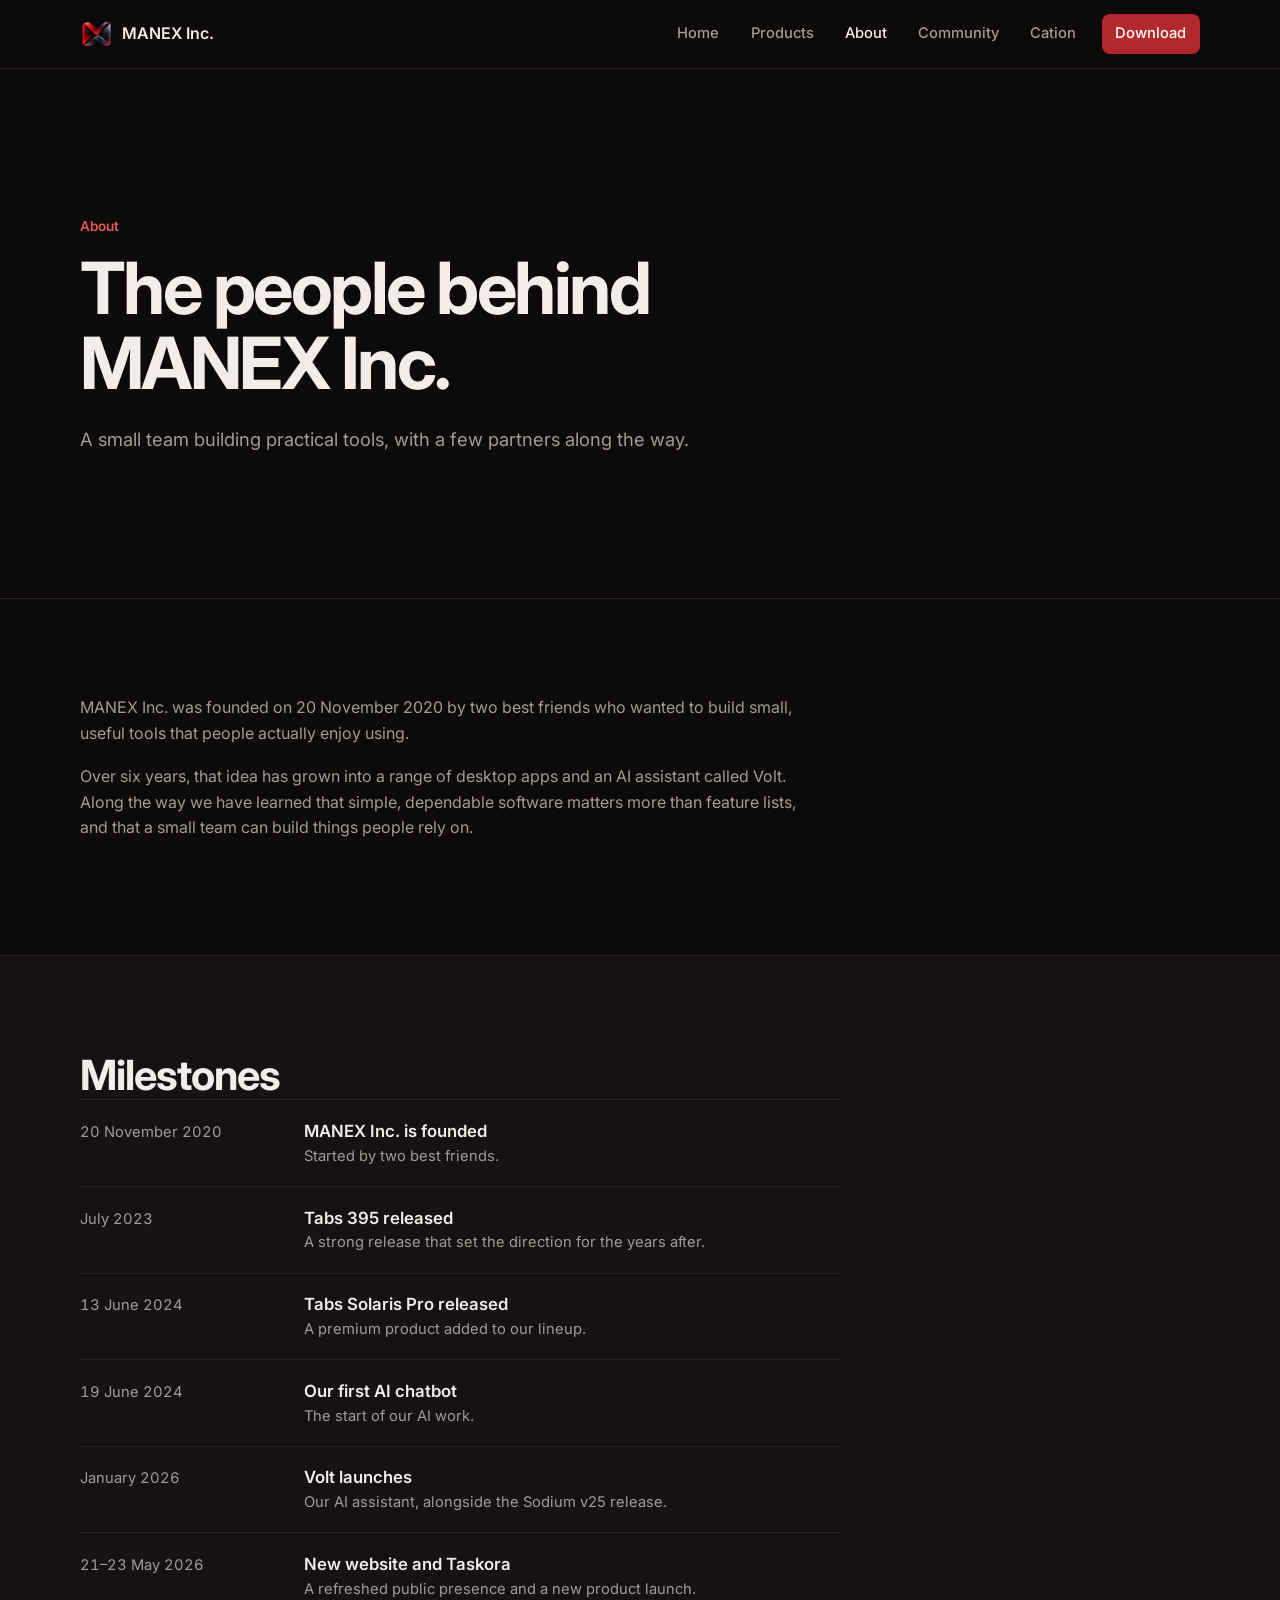
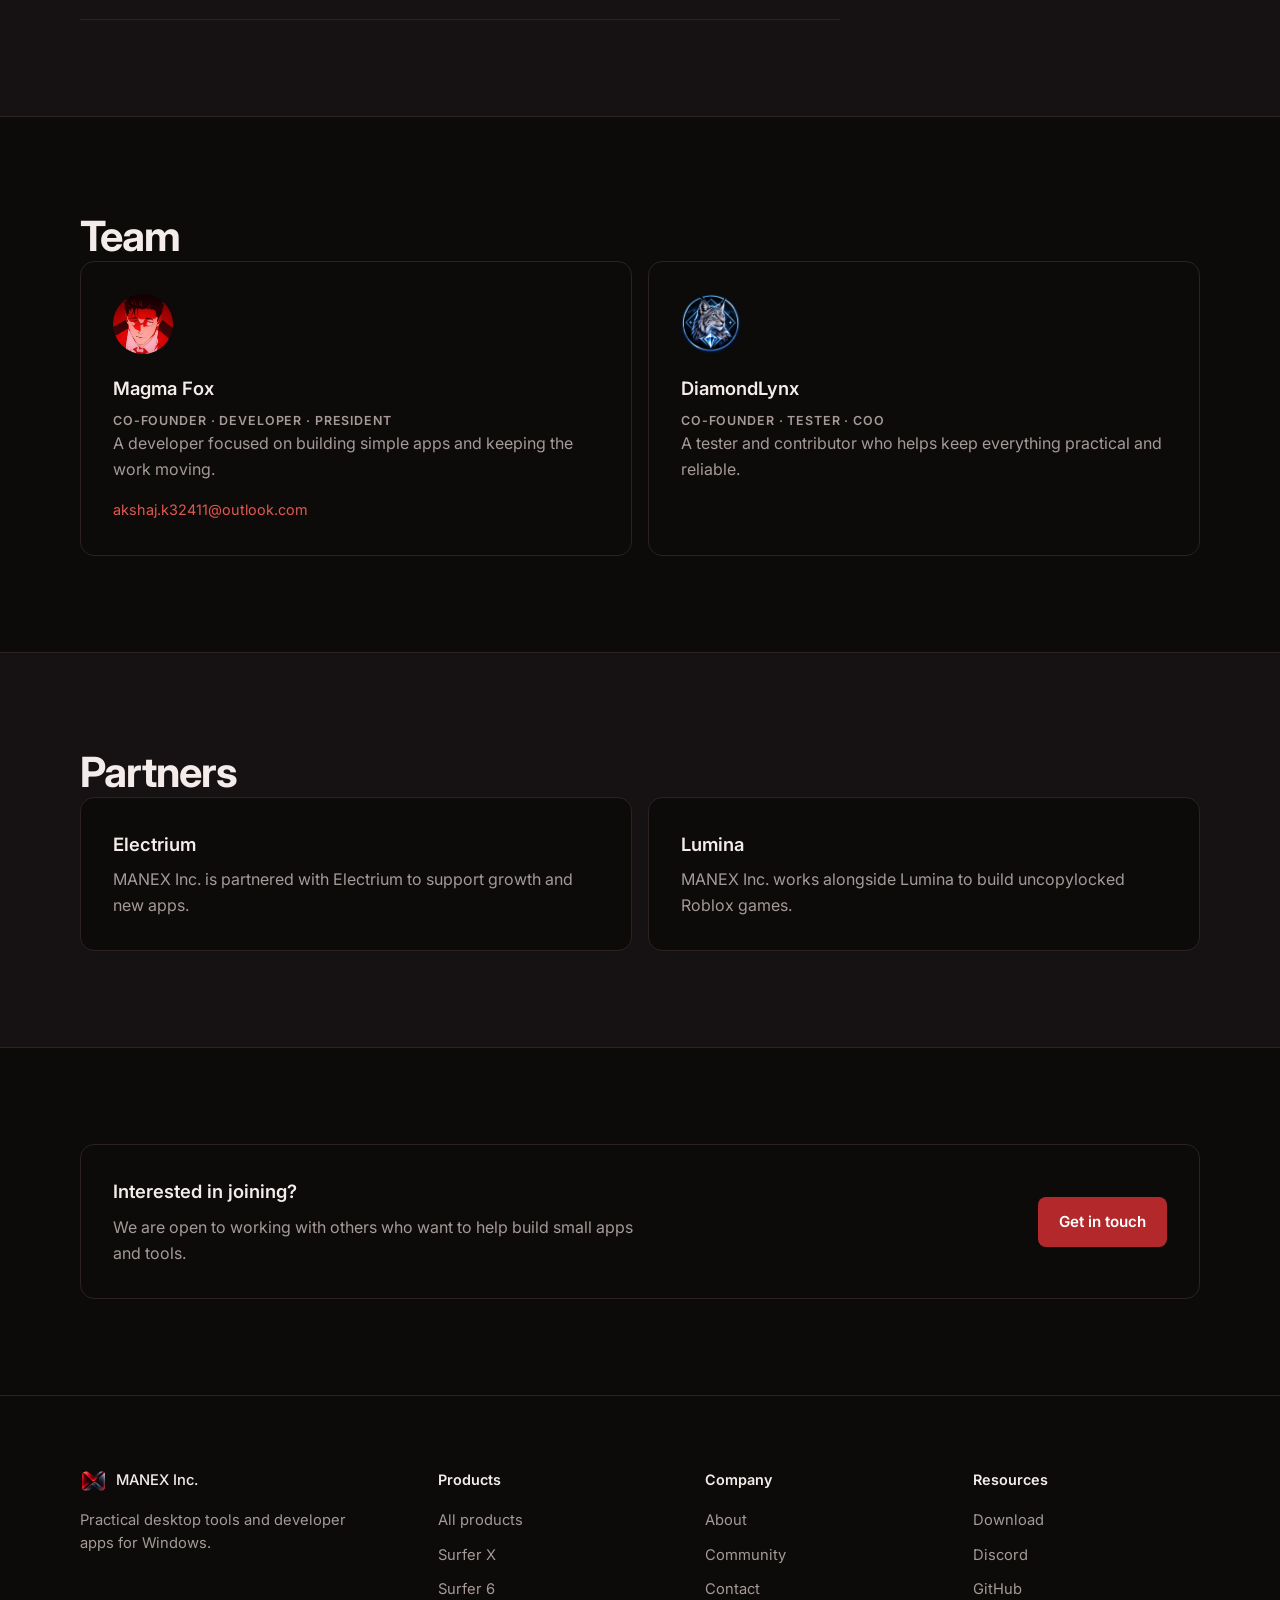
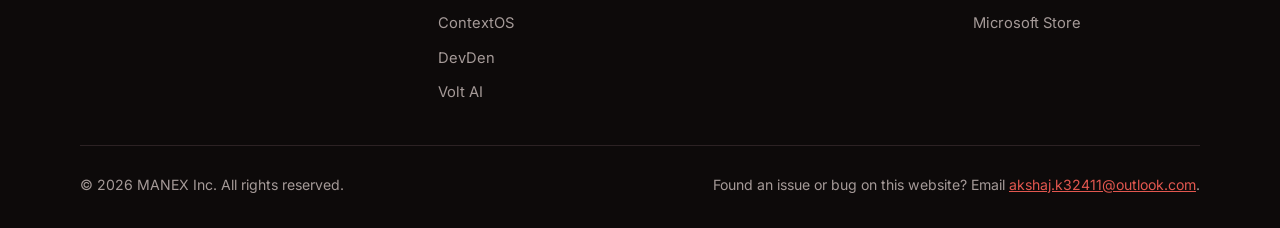
==== about.html @ bb46ba0b "Refactor about.html for design and accessibility improvements Updated theme color and added CSS styl" ====
<!DOCTYPE html>
<html lang="en">
<head>
    <meta name="google-site-verification" content="mHJNDv8RBPXiSzrul7kGbyPWmKvSy2_yMdU9v67b-m4" />
    <meta charset="UTF-8">
    <meta name="viewport" content="width=device-width, initial-scale=1.0">
    <title>About | MANEX Inc.</title>
    <meta name="description" content="Learn about MANEX Inc., founded in 2020 by two friends, and the team building practical tools for Windows." />
    <meta name="theme-color" content="#0d0a0a" />
    <meta property="og:title" content="About | MANEX Inc." />
    <meta property="og:description" content="Learn about MANEX Inc., founded in 2020 by two friends, and the team building practical tools for Windows." />
    <meta property="og:type" content="website" />
    <meta property="og:url" content="https://manextech.s.gy/about.html" />
    <link rel="canonical" href="https://manextech.s.gy/about.html" />
    <link rel="icon" href="assets/logo.png" type="image/png">
    <link rel="shortcut icon" href="assets/logo.png" type="image/png">
    <link rel="apple-touch-icon" href="assets/logo.png">
    <link rel="preconnect" href="https://fonts.googleapis.com">
    <link rel="preconnect" href="https://fonts.gstatic.com" crossorigin>
    <link href="https://fonts.googleapis.com/css2?family=Inter:wght@400;500;600;700&display=swap" rel="stylesheet"/>
    <script type="application/ld+json">
{
  "@context": "https://schema.org",
  "@graph": [
    {
      "@type": "Organization",
      "@id": "https://manextech.s.gy/#organization",
      "name": "MANEX Inc.",
      "url": "https://manextech.s.gy/",
      "logo": "https://manextech.s.gy/assets/logo.png",
      "foundingDate": "2020-11-20",
      "sameAs": [
        "https://github.com/MANEX-Inc",
        "https://discord.gg/GRSvEkccnQ"
      ]
    },
    {
      "@type": "AboutPage",
      "@id": "https://manextech.s.gy/about.html",
      "name": "About MANEX Inc.",
      "about": {
        "@id": "https://manextech.s.gy/#organization"
      }
    }
  ]
}
    </script>
    <style>
        :root {
            color-scheme: dark;
            --bg: #0d0a0a;
            --surface: #161112;
            --surface-2: #1f1718;
            --border: #2c2224;
            --text: #f3ecea;
            --muted: #a59a98;
            --accent: #b3282a;
            --accent-hover: #9a1f22;
            --accent-soft: #e2574f;
            --font: "Inter", "Segoe UI", system-ui, -apple-system, sans-serif;
        }

        *, *::before, *::after { box-sizing: border-box; }
        html { scroll-behavior: smooth; }

        body {
            margin: 0;
            font-family: var(--font);
            font-size: 1rem;
            line-height: 1.6;
            color: var(--text);
            background: var(--bg);
            -webkit-font-smoothing: antialiased;
        }

        img { display: block; max-width: 100%; }
        a { color: inherit; }

        :focus-visible {
            outline: 2px solid var(--accent-soft);
            outline-offset: 3px;
            border-radius: 4px;
        }

        .wrap {
            width: min(1120px, 100% - 3rem);
            margin-inline: auto;
        }

        /* Navigation */
        .topbar {
            position: sticky;
            top: 0;
            z-index: 50;
            background: rgba(13, 10, 10, 0.85);
            backdrop-filter: blur(12px);
            border-bottom: 1px solid var(--border);
        }
        .topbar .wrap {
            display: flex;
            align-items: center;
            justify-content: space-between;
            height: 68px;
            gap: 1.5rem;
        }
        .nav-logo {
            display: inline-flex;
            align-items: center;
            gap: 0.6rem;
            text-decoration: none;
            font-weight: 600;
            font-size: 1rem;
        }
        .nav-logo img { width: 32px; height: 32px; border-radius: 8px; }
        .nav-links {
            display: flex;
            align-items: center;
            gap: 0.25rem;
            list-style: none;
            margin: 0;
            padding: 0;
        }
        .nav-item {
            display: inline-block;
            padding: 0.5rem 0.85rem;
            border-radius: 8px;
            text-decoration: none;
            font-size: 0.92rem;
            font-weight: 500;
            color: var(--muted);
            transition: color 0.2s, background 0.2s;
        }
        .nav-item:hover { color: var(--text); background: var(--surface); }
        .nav-item.active { color: var(--text); }
        .nav-cta {
            background: var(--accent);
            color: #fff !important;
            margin-left: 0.5rem;
        }
        .nav-cta:hover { background: var(--accent-hover); }

        /* Buttons */
        .btn {
            display: inline-flex;
            align-items: center;
            justify-content: center;
            padding: 0.75rem 1.25rem;
            border-radius: 8px;
            font: inherit;
            font-size: 0.95rem;
            font-weight: 600;
            text-decoration: none;
            border: 1px solid transparent;
            transition: background 0.2s, border-color 0.2s, color 0.2s;
        }
        .btn-primary { background: var(--accent); color: #fff; }
        .btn-primary:hover { background: var(--accent-hover); }
        .btn-outline { border-color: var(--border); color: var(--text); background: transparent; }
        .btn-outline:hover { border-color: var(--muted); background: var(--surface); }
        .btn-light { background: #fff; color: #2a0d0d; }
        .btn-light:hover { background: #f1e7e4; }

        /* Hero */
        .hero {
            padding: clamp(5rem, 12vw, 9rem) 0 clamp(4rem, 9vw, 6.5rem);
            border-bottom: 1px solid var(--border);
        }
        .hero-brand {
            display: inline-flex;
            align-items: center;
            gap: 0.6rem;
            color: var(--muted);
            font-size: 0.92rem;
            font-weight: 500;
            margin-bottom: 1.75rem;
        }
        .hero-brand img { width: 26px; height: 26px; border-radius: 6px; }
        .hero h1 {
            font-size: clamp(2.5rem, 6vw, 4.5rem);
            font-weight: 700;
            line-height: 1.05;
            letter-spacing: -0.035em;
            margin: 0 0 1.5rem;
            max-width: 15ch;
        }
        .hero p.lede {
            font-size: 1.15rem;
            color: var(--muted);
            max-width: 52ch;
            margin: 0 0 2.5rem;
        }
        .hero-btns { display: flex; flex-wrap: wrap; gap: 0.75rem; }

        /* Sections */
        .section { padding: clamp(4rem, 8vw, 6rem) 0; }
        .section.alt {
            background: var(--surface);
            border-block: 1px solid var(--border);
        }
        .section-head {
            display: grid;
            grid-template-columns: 1fr 1fr;
            gap: 2rem;
            align-items: end;
            margin-bottom: clamp(2.5rem, 5vw, 3.5rem);
        }
        .section h2 {
            font-size: clamp(1.9rem, 3.6vw, 2.6rem);
            font-weight: 700;
            line-height: 1.15;
            letter-spacing: -0.025em;
            margin: 0;
            max-width: 20ch;
        }
        .section-head p {
            color: var(--muted);
            margin: 0;
            max-width: 42ch;
            justify-self: end;
        }

        /* Anniversary */
        .anniv { padding: clamp(3rem, 6vw, 4.5rem) 0; }
        .anniv-panel {
            display: grid;
            grid-template-columns: auto 1fr;
            gap: clamp(2rem, 5vw, 3.5rem);
            align-items: center;
            padding: clamp(2rem, 4.5vw, 3rem);
            border-radius: 16px;
            background: linear-gradient(120deg, #3a0f10 0%, var(--surface) 70%);
            border: 1px solid var(--border);
        }
        .anniv-num {
            font-size: clamp(5rem, 11vw, 8rem);
            font-weight: 700;
            line-height: 0.85;
            letter-spacing: -0.05em;
            color: #fff;
        }
        .anniv h2 {
            font-size: clamp(1.5rem, 2.8vw, 2rem);
            font-weight: 700;
            letter-spacing: -0.02em;
            line-height: 1.2;
            margin: 0 0 0.75rem;
        }
        .anniv p { margin: 0 0 1.5rem; max-width: 52ch; color: var(--muted); }

        /* Principles */
        .principles {
            display: grid;
            grid-template-columns: repeat(2, 1fr);
            gap: 1px;
            background: var(--border);
            border: 1px solid var(--border);
            border-radius: 14px;
            overflow: hidden;
        }
        .principle {
            background: var(--bg);
            padding: 2rem 2.25rem;
        }
        .principle h3 {
            font-size: 1.1rem;
            font-weight: 600;
            margin: 0 0 0.45rem;
        }
        .principle p { margin: 0; color: var(--muted); }

        /* App cards */
        .apps {
            display: grid;
            grid-template-columns: repeat(auto-fit, minmax(230px, 1fr));
            gap: 1rem;
        }
        .app {
            display: flex;
            flex-direction: column;
            gap: 0.4rem;
            padding: 1.5rem;
            background: var(--bg);
            border: 1px solid var(--border);
            border-radius: 12px;
            text-decoration: none;
            transition: border-color 0.2s, background 0.2s;
        }
        .app:hover { border-color: var(--accent); background: var(--surface-2); }
        .app-name { font-size: 1.15rem; font-weight: 600; }
        .app-desc { color: var(--muted); font-size: 0.92rem; }
        .app-store {
            margin-top: auto;
            padding-top: 1rem;
            font-size: 0.88rem;
            font-weight: 500;
            color: var(--accent-soft);
        }

        /* Timeline */
        .timeline {
            list-style: none;
            margin: 0;
            padding: 0;
            max-width: 720px;
            border-top: 1px solid var(--border);
        }
        .timeline li {
            display: grid;
            grid-template-columns: 200px 1fr;
            gap: 1.5rem;
            align-items: baseline;
            padding: 1.1rem 0;
            border-bottom: 1px solid var(--border);
        }
        .timeline .when {
            color: var(--muted);
            font-size: 0.92rem;
            font-variant-numeric: tabular-nums;
        }
        .timeline .what { font-size: 1.05rem; font-weight: 600; }

        /* Volt */
        .volt {
            display: grid;
            grid-template-columns: 1fr auto;
            gap: 2rem;
            align-items: center;
        }
        .volt h2 { margin-bottom: 0.75rem; }
        .volt-lead { color: var(--muted); margin: 0 0 1.5rem; max-width: 48ch; }
        .chips { display: flex; flex-wrap: wrap; gap: 0.5rem; }
        .chip {
            padding: 0.35rem 0.8rem;
            border: 1px solid var(--border);
            border-radius: 999px;
            font-size: 0.85rem;
            color: var(--muted);
        }

        /* Footer */
        footer {
            border-top: 1px solid var(--border);
            padding: clamp(3rem, 6vw, 4.5rem) 0 2rem;
            background: var(--bg);
        }
        .footer-top {
            display: grid;
            grid-template-columns: 1.4fr repeat(3, 1fr);
            gap: 2.5rem;
            padding-bottom: 2.5rem;
            border-bottom: 1px solid var(--border);
        }
        .footer-brand .hero-brand { color: var(--text); margin-bottom: 0.9rem; }
        .footer-brand p { margin: 0; max-width: 32ch; color: var(--muted); font-size: 0.92rem; }
        .footer-col h4 {
            font-size: 0.9rem;
            color: var(--text);
            margin: 0 0 1rem;
            font-weight: 600;
        }
        .footer-col ul { list-style: none; padding: 0; margin: 0; display: grid; gap: 0.55rem; }
        .footer-col a { text-decoration: none; color: var(--muted); font-size: 0.92rem; transition: color 0.2s; }
        .footer-col a:hover { color: var(--text); }
        .footer-bottom {
            display: flex;
            flex-wrap: wrap;
            justify-content: space-between;
            gap: 0.8rem;
            padding-top: 1.75rem;
            font-size: 0.88rem;
            color: var(--muted);
        }
        .footer-bottom p { margin: 0; }
        .footer-bottom a { color: var(--accent-soft); }

        /* Responsive */
        @media (max-width: 960px) {
            .section-head, .volt { grid-template-columns: 1fr; }
            .section-head p { justify-self: start; }
            .anniv-panel { grid-template-columns: 1fr; }
            .footer-top { grid-template-columns: 1fr 1fr; }
        }

        @media (max-width: 720px) {
            .topbar .wrap { height: auto; padding: 0.75rem 0; flex-wrap: wrap; }
            .nav-links { flex-wrap: wrap; justify-content: flex-end; gap: 0.1rem; }
            .nav-item { padding: 0.45rem 0.6rem; font-size: 0.85rem; }
            .nav-cta { margin-left: 0; }
            .principles { grid-template-columns: 1fr; }
            .timeline li { grid-template-columns: 1fr; gap: 0.25rem; }
            .footer-top { grid-template-columns: 1fr; }
        }

        @media (prefers-reduced-motion: reduce) {
            *, *::before, *::after {
                transition: none !important;
                scroll-behavior: auto !important;
            }
        }
    
        /* Shared page parts */
        .eyebrow { display: inline-block; color: var(--accent-soft); font-size: 0.85rem; font-weight: 600; margin-bottom: 0.75rem; }
        .hero h1 { font-size: clamp(2.5rem, 6vw, 4.5rem); }
        .sec-title { font-size: clamp(1.9rem, 3.6vw, 2.6rem); font-weight: 700; line-height: 1.15; letter-spacing: -0.025em; margin: 0 0 1.5rem; }
        .story { max-width: 720px; }
        .story p { color: var(--muted); margin: 0 0 1.1rem; }
        .subhead { font-size: 1.5rem; font-weight: 700; margin: 0 0 1.5rem; }
        .grid2 { display: grid; grid-template-columns: repeat(2, 1fr); gap: 1rem; }
        .card { background: var(--bg); border: 1px solid var(--border); border-radius: 14px; padding: 2rem; }
        .card h3 { font-size: 1.15rem; font-weight: 600; margin: 0 0 0.5rem; }
        .card p { margin: 0; color: var(--muted); }
        .card-wide { display: flex; align-items: center; justify-content: space-between; flex-wrap: wrap; gap: 2rem; }
        .card-wide p { max-width: 52ch; }
        .avatar { width: 60px; height: 60px; border-radius: 50%; object-fit: cover; margin-bottom: 1.25rem; }
        .team-role { color: var(--accent-soft); font-size: 0.78rem; font-weight: 600; text-transform: uppercase; letter-spacing: 0.07em; margin: 0 0 0.75rem; }
        .team-email { display: inline-block; margin-top: 1rem; color: var(--accent-soft); font-size: 0.9rem; text-decoration: none; }
        .team-email:hover { text-decoration: underline; }
        .milestones { list-style: none; margin: 0; padding: 0; max-width: 760px; border-top: 1px solid var(--border); }
        .milestones li { display: grid; grid-template-columns: 200px 1fr; gap: 1.5rem; align-items: baseline; padding: 1.1rem 0; border-bottom: 1px solid var(--border); }
        .milestones .when { color: var(--muted); font-size: 0.92rem; font-variant-numeric: tabular-nums; }
        .milestones .what { font-size: 1.05rem; font-weight: 600; }
        .milestones .note { display: block; font-size: 0.92rem; font-weight: 400; color: var(--muted); }
        .btn-row { display: flex; flex-wrap: wrap; gap: 0.75rem; margin-top: 1.5rem; }
        .btn-row .btn { min-width: 200px; }
        .download-card { max-width: 640px; }
        .steps { display: grid; grid-template-columns: repeat(3, 1fr); gap: 1px; background: var(--border); border: 1px solid var(--border); border-radius: 14px; overflow: hidden; }
        .step { background: var(--bg); padding: 2rem 2.25rem; }
        .step-num { display: inline-flex; align-items: center; justify-content: center; width: 2rem; height: 2rem; border-radius: 999px; background: var(--accent); color: #fff; font-weight: 600; font-size: 0.9rem; margin-bottom: 1rem; }
        .step h3 { font-size: 1.1rem; font-weight: 600; margin: 0 0 0.45rem; }
        .step p { margin: 0; color: var(--muted); }
        .faq { max-width: 820px; display: grid; gap: 0.75rem; }
        .faq details { background: var(--surface); border: 1px solid var(--border); border-radius: 12px; padding: 1.1rem 1.4rem; }
        .faq summary { cursor: pointer; font-weight: 600; list-style: none; display: flex; justify-content: space-between; align-items: center; gap: 1rem; }
        .faq summary::-webkit-details-marker { display: none; }
        .faq summary::after { content: "+"; color: var(--accent-soft); font-size: 1.3rem; line-height: 1; }
        .faq details[open] summary::after { content: "–"; }
        .faq details p { margin: 0.75rem 0 0; color: var(--muted); }
        .discord-embed { position: relative; width: 350px; max-width: 94vw; margin: 0 auto; }
        .discord-embed iframe { width: 100%; height: 500px; border: 1px solid var(--border); border-radius: 14px; }
        .discord-fallback { position: absolute; inset: 0; display: none; align-items: center; justify-content: center; background: var(--surface); border-radius: 14px; text-align: center; padding: 1rem; }
        .discord-fallback p { margin: 0 0 0.75rem; color: var(--muted); }
        @media (max-width: 960px) { .steps { grid-template-columns: 1fr; } }
        @media (max-width: 720px) {
            .grid2 { grid-template-columns: 1fr; }
            .milestones li { grid-template-columns: 1fr; gap: 0.25rem; }
        }
    </style>
</head>
<body>
    <header>
        <nav class="topbar">
            <div class="wrap">
                <a class="nav-logo" href="index.html">
                    <img src="assets/logo.png" alt="MANEX Inc. logo" />
                    <span>MANEX Inc.</span>
                </a>
                <ul class="nav-links">
                    <li><a class="nav-item" href="index.html">Home</a></li>
                    <li><a class="nav-item" href="products.html">Products</a></li>
                    <li><a class="nav-item active" href="about.html" aria-current="page">About</a></li>
                    <li><a class="nav-item" href="community.html">Community</a></li>
                    <li><a class="nav-item" href="cation.html">Cation</a></li>
                    <li><a class="nav-item nav-cta" href="download.html">Download</a></li>
                </ul>
            </div>
        </nav>
    </header>

    <main>
        <section class="hero">
            <div class="wrap">
                <span class="eyebrow">About</span>
                <h1>The people behind MANEX Inc.</h1>
                <p class="lede">A small team building practical tools, with a few partners along the way.</p>
            </div>
        </section>

        <section class="section">
            <div class="wrap">
                <div class="story">
                    <p>MANEX Inc. was founded on 20 November 2020 by two best friends who wanted to build small, useful tools that people actually enjoy using.</p>
                    <p>Over six years, that idea has grown into a range of desktop apps and an AI assistant called Volt. Along the way we have learned that simple, dependable software matters more than feature lists, and that a small team can build things people rely on.</p>
                </div>
            </div>
        </section>

        <section class="section alt">
            <div class="wrap">
                <h2 class="sec-title">Milestones</h2>
                <ul class="milestones">
                    <li><span class="when">20 November 2020</span><span class="what">MANEX Inc. is founded<span class="note">Started by two best friends.</span></span></li>
                    <li><span class="when">July 2023</span><span class="what">Tabs 395 released<span class="note">A strong release that set the direction for the years after.</span></span></li>
                    <li><span class="when">13 June 2024</span><span class="what">Tabs Solaris Pro released<span class="note">A premium product added to our lineup.</span></span></li>
                    <li><span class="when">19 June 2024</span><span class="what">Our first AI chatbot<span class="note">The start of our AI work.</span></span></li>
                    <li><span class="when">January 2026</span><span class="what">Volt launches<span class="note">Our AI assistant, alongside the Sodium v25 release.</span></span></li>
                    <li><span class="when">21–23 May 2026</span><span class="what">New website and Taskora<span class="note">A refreshed public presence and a new product launch.</span></span></li>
                </ul>
            </div>
        </section>

        <section class="section">
            <div class="wrap">
                <h2 class="sec-title">Team</h2>
                <div class="grid2">
                    <div class="card">
                        <img class="avatar" src="assets/magmafox.png" alt="Magma Fox" />
                        <h3>Magma Fox</h3>
                        <p class="team-role">Co-founder · Developer · President</p>
                        <p>A developer focused on building simple apps and keeping the work moving.</p>
                        <a href="mailto:akshaj.k32411@outlook.com" class="team-email">akshaj.k32411@outlook.com</a>
                    </div>
                    <div class="card">
                        <img class="avatar" src="assets/diamondlynx.png" alt="DiamondLynx" />
                        <h3>DiamondLynx</h3>
                        <p class="team-role">Co-founder · Tester · COO</p>
                        <p>A tester and contributor who helps keep everything practical and reliable.</p>
                    </div>
                </div>
            </div>
        </section>

        <section class="section alt">
            <div class="wrap">
                <h2 class="sec-title">Partners</h2>
                <div class="grid2">
                    <div class="card">
                        <h3>Electrium</h3>
                        <p>MANEX Inc. is partnered with Electrium to support growth and new apps.</p>
                    </div>
                    <div class="card">
                        <h3>Lumina</h3>
                        <p>MANEX Inc. works alongside Lumina to build uncopylocked Roblox games.</p>
                    </div>
                </div>
            </div>
        </section>

        <section class="section">
            <div class="wrap">
                <div class="card card-wide">
                    <div>
                        <h3>Interested in joining?</h3>
                        <p>We are open to working with others who want to help build small apps and tools.</p>
                    </div>
                    <a href="mailto:akshaj.k32411@outlook.com" class="btn btn-primary">Get in touch</a>
                </div>
            </div>
        </section>
    </main>

    <footer>
        <div class="wrap">
            <div class="footer-top">
                <div class="footer-brand">
                    <div class="hero-brand"><img src="assets/logo.png" alt="" style="width:26px;height:26px;" /><span>MANEX Inc.</span></div>
                    <p>Practical desktop tools and developer apps for Windows.</p>
                </div>
                <div class="footer-col">
                    <h4>Products</h4>
                    <ul>
                        <li><a href="products.html">All products</a></li>
                        <li><a href="https://apps.microsoft.com/detail/9ncp4wxvtqsq" target="_blank" rel="noopener">Surfer X</a></li>
                        <li><a href="https://apps.microsoft.com/detail/9n2dh5jwst6z" target="_blank" rel="noopener">Surfer 6</a></li>
                        <li><a href="https://apps.microsoft.com/detail/9p7qc5qmm44f" target="_blank" rel="noopener">ContextOS</a></li>
                        <li><a href="https://apps.microsoft.com/detail/9n4m2wml2n27" target="_blank" rel="noopener">DevDen</a></li>
                        <li><a href="https://volt-manex.vercel.app" target="_blank" rel="noopener">Volt AI</a></li>
                    </ul>
                </div>
                <div class="footer-col">
                    <h4>Company</h4>
                    <ul>
                        <li><a href="about.html">About</a></li>
                        <li><a href="community.html">Community</a></li>
                        <li><a href="mailto:akshaj.k32411@outlook.com">Contact</a></li>
                    </ul>
                </div>
                <div class="footer-col">
                    <h4>Resources</h4>
                    <ul>
                        <li><a href="download.html">Download</a></li>
                        <li><a href="https://discord.gg/GRSvEkccnQ" target="_blank" rel="noopener">Discord</a></li>
                        <li><a href="https://github.com/MANEX-Inc" target="_blank" rel="noopener">GitHub</a></li>
                        <li><a href="https://apps.microsoft.com/search/publisher?name=MANEX-Inc." target="_blank" rel="noopener">Microsoft Store</a></li>
                    </ul>
                </div>
            </div>
            <div class="footer-bottom">
                <p>© 2026 MANEX Inc. All rights reserved.</p>
                <p>Found an issue or bug on this website? Email <a href="mailto:akshaj.k32411@outlook.com">akshaj.k32411@outlook.com</a>.</p>
            </div>
        </div>
    </footer>
</body>
</html>
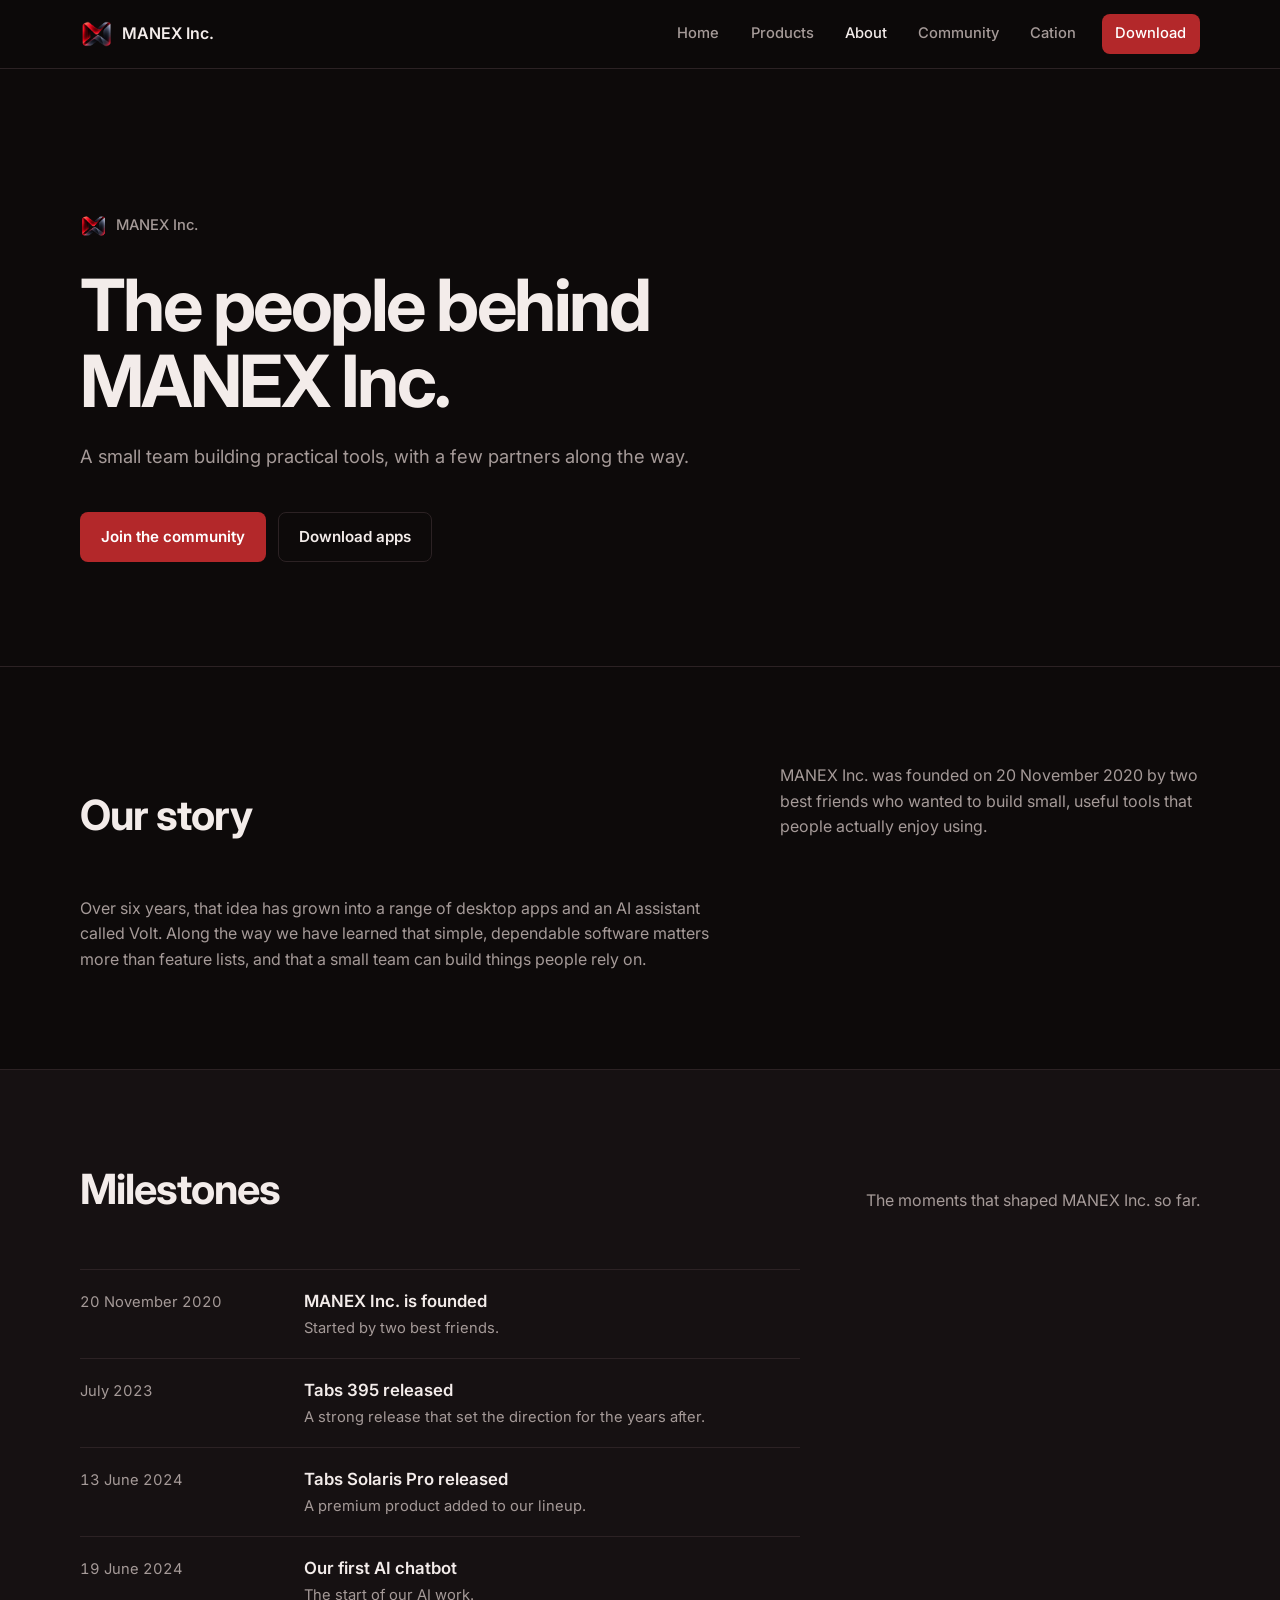
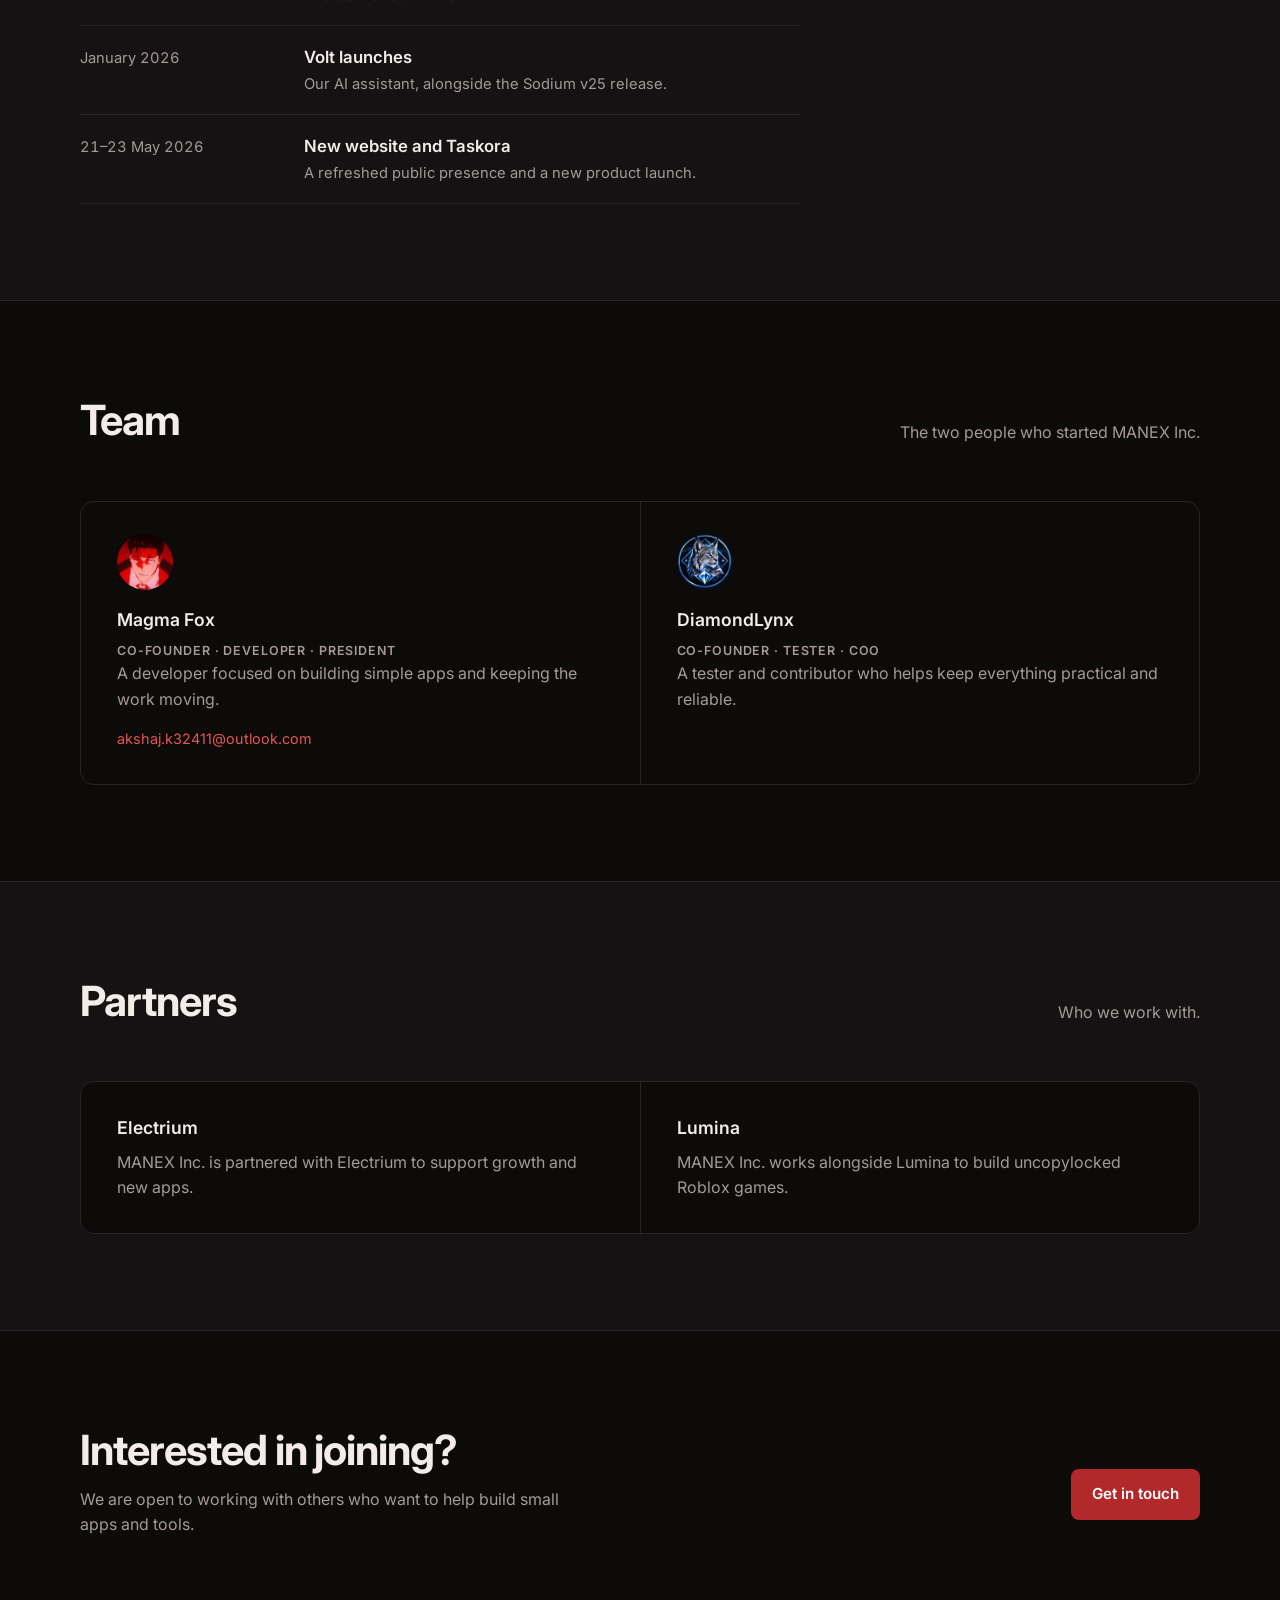
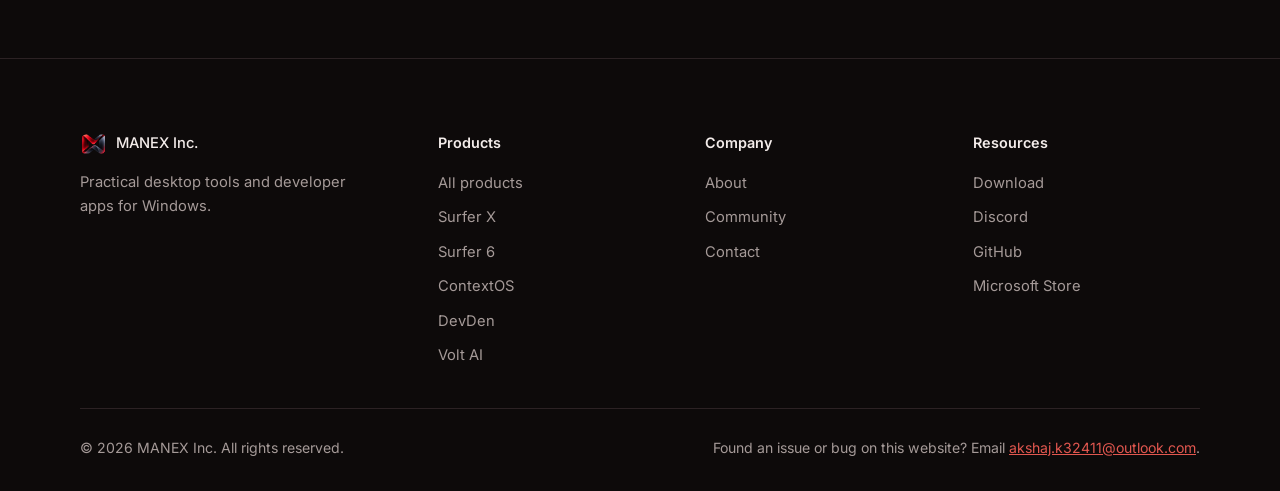
==== commit 76cab6e5: "Update layout and styles in about.html Refactor about page layout and styles for improved structure " ====
--- a/about.html
+++ b/about.html
@@ -398,36 +398,12 @@
             }
         }
     
-        /* Shared page parts */
-        .eyebrow { display: inline-block; color: var(--accent-soft); font-size: 0.85rem; font-weight: 600; margin-bottom: 0.75rem; }
-        .hero h1 { font-size: clamp(2.5rem, 6vw, 4.5rem); }
-        .sec-title { font-size: clamp(1.9rem, 3.6vw, 2.6rem); font-weight: 700; line-height: 1.15; letter-spacing: -0.025em; margin: 0 0 1.5rem; }
-        .story { max-width: 720px; }
-        .story p { color: var(--muted); margin: 0 0 1.1rem; }
-        .subhead { font-size: 1.5rem; font-weight: 700; margin: 0 0 1.5rem; }
-        .grid2 { display: grid; grid-template-columns: repeat(2, 1fr); gap: 1rem; }
-        .card { background: var(--bg); border: 1px solid var(--border); border-radius: 14px; padding: 2rem; }
-        .card h3 { font-size: 1.15rem; font-weight: 600; margin: 0 0 0.5rem; }
-        .card p { margin: 0; color: var(--muted); }
-        .card-wide { display: flex; align-items: center; justify-content: space-between; flex-wrap: wrap; gap: 2rem; }
-        .card-wide p { max-width: 52ch; }
-        .avatar { width: 60px; height: 60px; border-radius: 50%; object-fit: cover; margin-bottom: 1.25rem; }
-        .team-role { color: var(--accent-soft); font-size: 0.78rem; font-weight: 600; text-transform: uppercase; letter-spacing: 0.07em; margin: 0 0 0.75rem; }
-        .team-email { display: inline-block; margin-top: 1rem; color: var(--accent-soft); font-size: 0.9rem; text-decoration: none; }
+        .story-more { color: var(--muted); max-width: 64ch; margin: 1rem 0 0; }
+        .principle .avatar { width: 56px; height: 56px; border-radius: 50%; object-fit: cover; margin-bottom: 1rem; }
+        .team-role { color: var(--accent-soft); font-size: 0.78rem; font-weight: 600; text-transform: uppercase; letter-spacing: 0.07em; margin: 0 0 0.6rem; }
+        .team-email { display: inline-block; margin-top: 0.9rem; color: var(--accent-soft); font-size: 0.9rem; text-decoration: none; }
         .team-email:hover { text-decoration: underline; }
-        .milestones { list-style: none; margin: 0; padding: 0; max-width: 760px; border-top: 1px solid var(--border); }
-        .milestones li { display: grid; grid-template-columns: 200px 1fr; gap: 1.5rem; align-items: baseline; padding: 1.1rem 0; border-bottom: 1px solid var(--border); }
-        .milestones .when { color: var(--muted); font-size: 0.92rem; font-variant-numeric: tabular-nums; }
-        .milestones .what { font-size: 1.05rem; font-weight: 600; }
-        .milestones .note { display: block; font-size: 0.92rem; font-weight: 400; color: var(--muted); }
-        .btn-row { display: flex; flex-wrap: wrap; gap: 0.75rem; margin-top: 1.5rem; }
-        .btn-row .btn { min-width: 200px; }
-        .download-card { max-width: 640px; }
-        .steps { display: grid; grid-template-columns: repeat(3, 1fr); gap: 1px; background: var(--border); border: 1px solid var(--border); border-radius: 14px; overflow: hidden; }
-        .step { background: var(--bg); padding: 2rem 2.25rem; }
-        .step-num { display: inline-flex; align-items: center; justify-content: center; width: 2rem; height: 2rem; border-radius: 999px; background: var(--accent); color: #fff; font-weight: 600; font-size: 0.9rem; margin-bottom: 1rem; }
-        .step h3 { font-size: 1.1rem; font-weight: 600; margin: 0 0 0.45rem; }
-        .step p { margin: 0; color: var(--muted); }
+        .timeline .note { display: block; font-size: 0.92rem; font-weight: 400; color: var(--muted); margin-top: 0.15rem; }
         .faq { max-width: 820px; display: grid; gap: 0.75rem; }
         .faq details { background: var(--surface); border: 1px solid var(--border); border-radius: 12px; padding: 1.1rem 1.4rem; }
         .faq summary { cursor: pointer; font-weight: 600; list-style: none; display: flex; justify-content: space-between; align-items: center; gap: 1rem; }
@@ -436,14 +412,9 @@
         .faq details[open] summary::after { content: "–"; }
         .faq details p { margin: 0.75rem 0 0; color: var(--muted); }
         .discord-embed { position: relative; width: 350px; max-width: 94vw; margin: 0 auto; }
-        .discord-embed iframe { width: 100%; height: 500px; border: 1px solid var(--border); border-radius: 14px; }
-        .discord-fallback { position: absolute; inset: 0; display: none; align-items: center; justify-content: center; background: var(--surface); border-radius: 14px; text-align: center; padding: 1rem; }
+        .discord-embed iframe { width: 100%; height: 500px; border: 1px solid var(--border); border-radius: 12px; }
+        .discord-fallback { position: absolute; inset: 0; display: none; align-items: center; justify-content: center; background: var(--surface); border-radius: 12px; text-align: center; padding: 1rem; }
         .discord-fallback p { margin: 0 0 0.75rem; color: var(--muted); }
-        @media (max-width: 960px) { .steps { grid-template-columns: 1fr; } }
-        @media (max-width: 720px) {
-            .grid2 { grid-template-columns: 1fr; }
-            .milestones li { grid-template-columns: 1fr; gap: 0.25rem; }
-        }
     </style>
 </head>
 <body>
@@ -469,25 +440,36 @@
     <main>
         <section class="hero">
             <div class="wrap">
-                <span class="eyebrow">About</span>
+                <div class="hero-brand">
+                    <img src="assets/logo.png" alt="" />
+                    <span>MANEX Inc.</span>
+                </div>
                 <h1>The people behind MANEX Inc.</h1>
                 <p class="lede">A small team building practical tools, with a few partners along the way.</p>
+                <div class="hero-btns">
+                    <a class="btn btn-primary" href="community.html">Join the community</a>
+                    <a class="btn btn-outline" href="download.html">Download apps</a>
+                </div>
             </div>
         </section>
 
         <section class="section">
             <div class="wrap">
-                <div class="story">
+                <div class="section-head">
+                    <h2>Our story</h2>
                     <p>MANEX Inc. was founded on 20 November 2020 by two best friends who wanted to build small, useful tools that people actually enjoy using.</p>
-                    <p>Over six years, that idea has grown into a range of desktop apps and an AI assistant called Volt. Along the way we have learned that simple, dependable software matters more than feature lists, and that a small team can build things people rely on.</p>
-                </div>
+                </div>
+                <p class="story-more">Over six years, that idea has grown into a range of desktop apps and an AI assistant called Volt. Along the way we have learned that simple, dependable software matters more than feature lists, and that a small team can build things people rely on.</p>
             </div>
         </section>
 
         <section class="section alt">
             <div class="wrap">
-                <h2 class="sec-title">Milestones</h2>
-                <ul class="milestones">
+                <div class="section-head">
+                    <h2>Milestones</h2>
+                    <p>The moments that shaped MANEX Inc. so far.</p>
+                </div>
+                <ul class="timeline">
                     <li><span class="when">20 November 2020</span><span class="what">MANEX Inc. is founded<span class="note">Started by two best friends.</span></span></li>
                     <li><span class="when">July 2023</span><span class="what">Tabs 395 released<span class="note">A strong release that set the direction for the years after.</span></span></li>
                     <li><span class="when">13 June 2024</span><span class="what">Tabs Solaris Pro released<span class="note">A premium product added to our lineup.</span></span></li>
@@ -500,16 +482,19 @@
 
         <section class="section">
             <div class="wrap">
-                <h2 class="sec-title">Team</h2>
-                <div class="grid2">
-                    <div class="card">
+                <div class="section-head">
+                    <h2>Team</h2>
+                    <p>The two people who started MANEX Inc.</p>
+                </div>
+                <div class="principles">
+                    <div class="principle">
                         <img class="avatar" src="assets/magmafox.png" alt="Magma Fox" />
                         <h3>Magma Fox</h3>
                         <p class="team-role">Co-founder · Developer · President</p>
                         <p>A developer focused on building simple apps and keeping the work moving.</p>
                         <a href="mailto:akshaj.k32411@outlook.com" class="team-email">akshaj.k32411@outlook.com</a>
                     </div>
-                    <div class="card">
+                    <div class="principle">
                         <img class="avatar" src="assets/diamondlynx.png" alt="DiamondLynx" />
                         <h3>DiamondLynx</h3>
                         <p class="team-role">Co-founder · Tester · COO</p>
@@ -521,13 +506,16 @@
 
         <section class="section alt">
             <div class="wrap">
-                <h2 class="sec-title">Partners</h2>
-                <div class="grid2">
-                    <div class="card">
+                <div class="section-head">
+                    <h2>Partners</h2>
+                    <p>Who we work with.</p>
+                </div>
+                <div class="principles">
+                    <div class="principle">
                         <h3>Electrium</h3>
                         <p>MANEX Inc. is partnered with Electrium to support growth and new apps.</p>
                     </div>
-                    <div class="card">
+                    <div class="principle">
                         <h3>Lumina</h3>
                         <p>MANEX Inc. works alongside Lumina to build uncopylocked Roblox games.</p>
                     </div>
@@ -536,14 +524,12 @@
         </section>
 
         <section class="section">
-            <div class="wrap">
-                <div class="card card-wide">
-                    <div>
-                        <h3>Interested in joining?</h3>
-                        <p>We are open to working with others who want to help build small apps and tools.</p>
-                    </div>
-                    <a href="mailto:akshaj.k32411@outlook.com" class="btn btn-primary">Get in touch</a>
-                </div>
+            <div class="wrap volt">
+                <div>
+                    <h2>Interested in joining?</h2>
+                    <p class="volt-lead">We are open to working with others who want to help build small apps and tools.</p>
+                </div>
+                <a class="btn btn-primary" href="mailto:akshaj.k32411@outlook.com">Get in touch</a>
             </div>
         </section>
     </main>
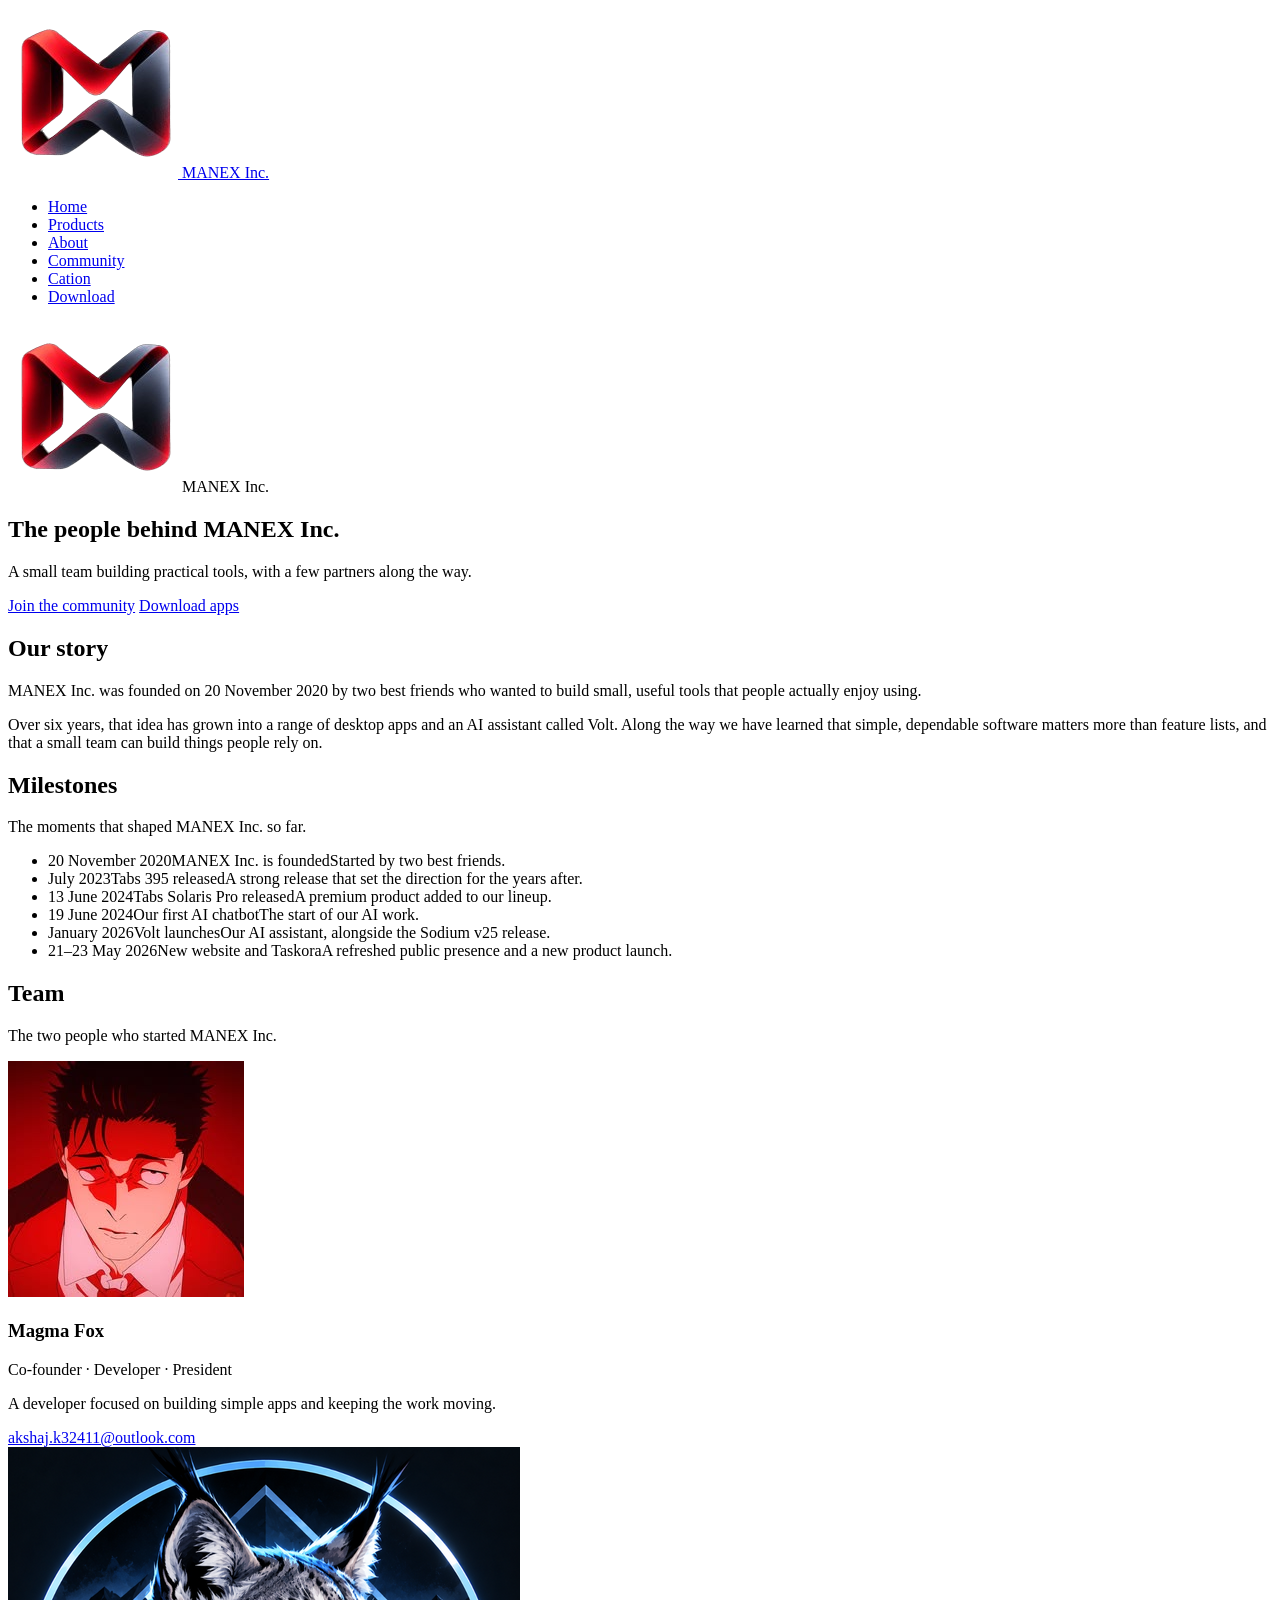
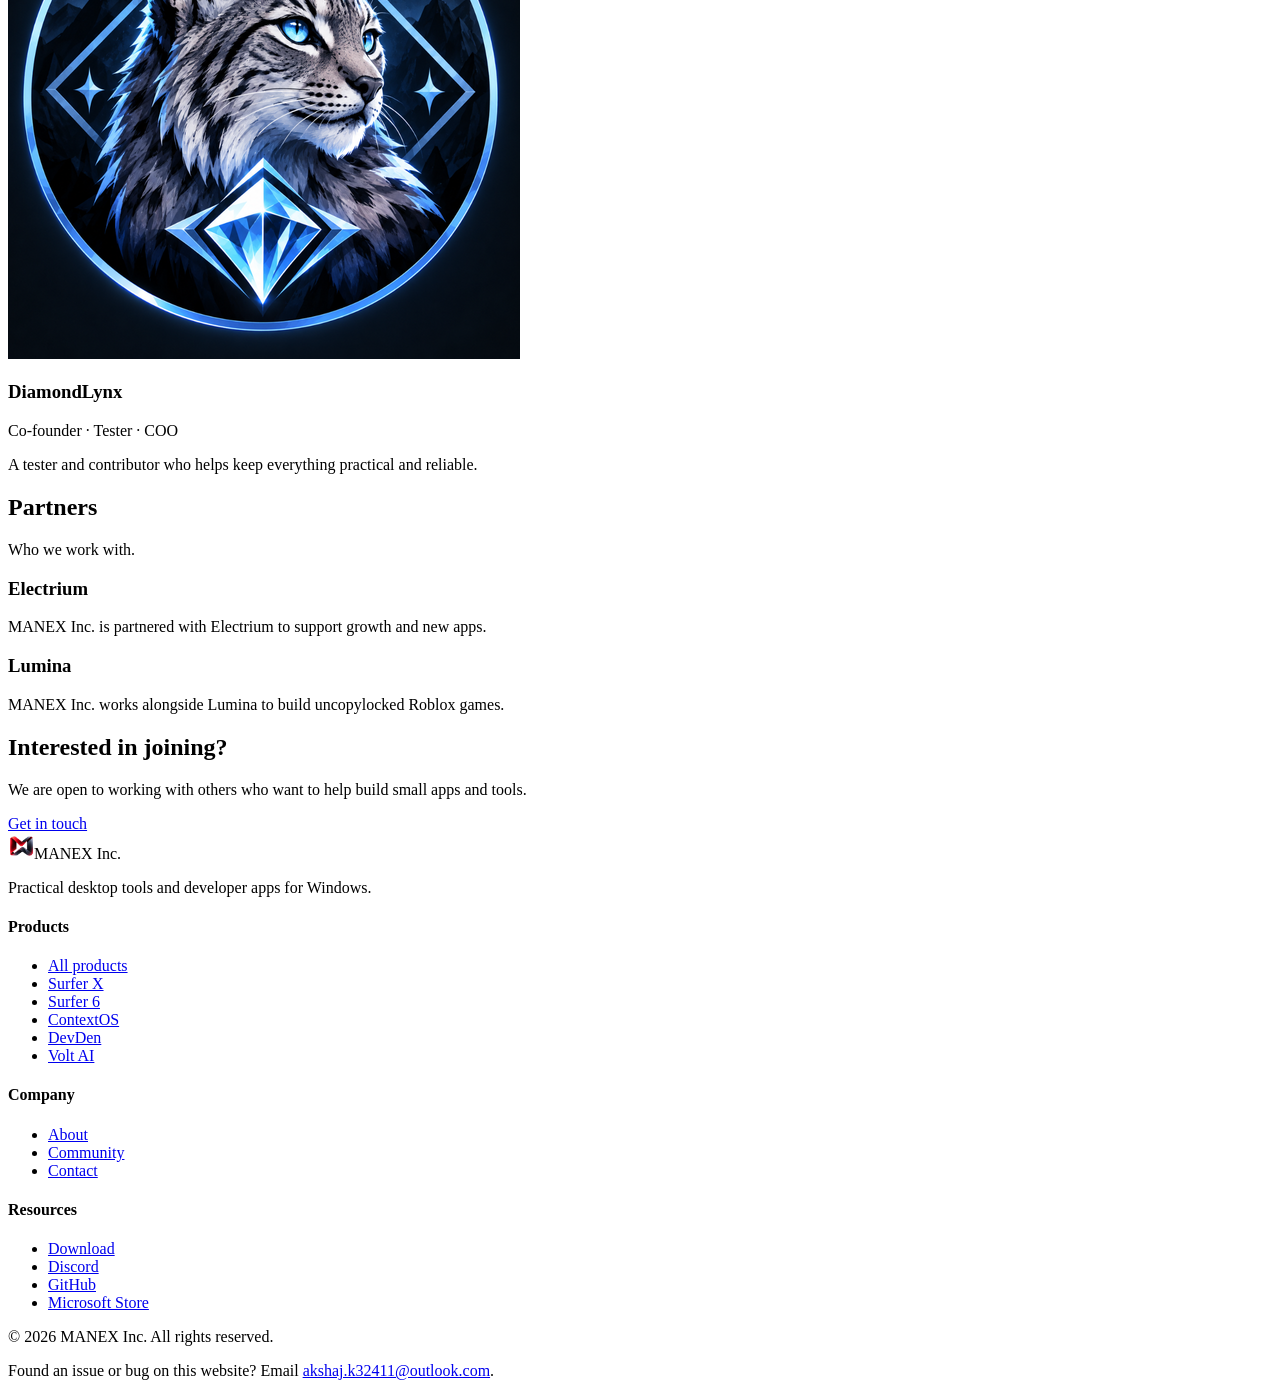
==== commit 284980ef: "Link external stylesheet in about.html Replaced inline styles with external stylesheet link." ====
--- a/about.html
+++ b/about.html
@@ -45,377 +45,7 @@
   ]
 }
     </script>
-    <style>
-        :root {
-            color-scheme: dark;
-            --bg: #0d0a0a;
-            --surface: #161112;
-            --surface-2: #1f1718;
-            --border: #2c2224;
-            --text: #f3ecea;
-            --muted: #a59a98;
-            --accent: #b3282a;
-            --accent-hover: #9a1f22;
-            --accent-soft: #e2574f;
-            --font: "Inter", "Segoe UI", system-ui, -apple-system, sans-serif;
-        }
-
-        *, *::before, *::after { box-sizing: border-box; }
-        html { scroll-behavior: smooth; }
-
-        body {
-            margin: 0;
-            font-family: var(--font);
-            font-size: 1rem;
-            line-height: 1.6;
-            color: var(--text);
-            background: var(--bg);
-            -webkit-font-smoothing: antialiased;
-        }
-
-        img { display: block; max-width: 100%; }
-        a { color: inherit; }
-
-        :focus-visible {
-            outline: 2px solid var(--accent-soft);
-            outline-offset: 3px;
-            border-radius: 4px;
-        }
-
-        .wrap {
-            width: min(1120px, 100% - 3rem);
-            margin-inline: auto;
-        }
-
-        /* Navigation */
-        .topbar {
-            position: sticky;
-            top: 0;
-            z-index: 50;
-            background: rgba(13, 10, 10, 0.85);
-            backdrop-filter: blur(12px);
-            border-bottom: 1px solid var(--border);
-        }
-        .topbar .wrap {
-            display: flex;
-            align-items: center;
-            justify-content: space-between;
-            height: 68px;
-            gap: 1.5rem;
-        }
-        .nav-logo {
-            display: inline-flex;
-            align-items: center;
-            gap: 0.6rem;
-            text-decoration: none;
-            font-weight: 600;
-            font-size: 1rem;
-        }
-        .nav-logo img { width: 32px; height: 32px; border-radius: 8px; }
-        .nav-links {
-            display: flex;
-            align-items: center;
-            gap: 0.25rem;
-            list-style: none;
-            margin: 0;
-            padding: 0;
-        }
-        .nav-item {
-            display: inline-block;
-            padding: 0.5rem 0.85rem;
-            border-radius: 8px;
-            text-decoration: none;
-            font-size: 0.92rem;
-            font-weight: 500;
-            color: var(--muted);
-            transition: color 0.2s, background 0.2s;
-        }
-        .nav-item:hover { color: var(--text); background: var(--surface); }
-        .nav-item.active { color: var(--text); }
-        .nav-cta {
-            background: var(--accent);
-            color: #fff !important;
-            margin-left: 0.5rem;
-        }
-        .nav-cta:hover { background: var(--accent-hover); }
-
-        /* Buttons */
-        .btn {
-            display: inline-flex;
-            align-items: center;
-            justify-content: center;
-            padding: 0.75rem 1.25rem;
-            border-radius: 8px;
-            font: inherit;
-            font-size: 0.95rem;
-            font-weight: 600;
-            text-decoration: none;
-            border: 1px solid transparent;
-            transition: background 0.2s, border-color 0.2s, color 0.2s;
-        }
-        .btn-primary { background: var(--accent); color: #fff; }
-        .btn-primary:hover { background: var(--accent-hover); }
-        .btn-outline { border-color: var(--border); color: var(--text); background: transparent; }
-        .btn-outline:hover { border-color: var(--muted); background: var(--surface); }
-        .btn-light { background: #fff; color: #2a0d0d; }
-        .btn-light:hover { background: #f1e7e4; }
-
-        /* Hero */
-        .hero {
-            padding: clamp(5rem, 12vw, 9rem) 0 clamp(4rem, 9vw, 6.5rem);
-            border-bottom: 1px solid var(--border);
-        }
-        .hero-brand {
-            display: inline-flex;
-            align-items: center;
-            gap: 0.6rem;
-            color: var(--muted);
-            font-size: 0.92rem;
-            font-weight: 500;
-            margin-bottom: 1.75rem;
-        }
-        .hero-brand img { width: 26px; height: 26px; border-radius: 6px; }
-        .hero h1 {
-            font-size: clamp(2.5rem, 6vw, 4.5rem);
-            font-weight: 700;
-            line-height: 1.05;
-            letter-spacing: -0.035em;
-            margin: 0 0 1.5rem;
-            max-width: 15ch;
-        }
-        .hero p.lede {
-            font-size: 1.15rem;
-            color: var(--muted);
-            max-width: 52ch;
-            margin: 0 0 2.5rem;
-        }
-        .hero-btns { display: flex; flex-wrap: wrap; gap: 0.75rem; }
-
-        /* Sections */
-        .section { padding: clamp(4rem, 8vw, 6rem) 0; }
-        .section.alt {
-            background: var(--surface);
-            border-block: 1px solid var(--border);
-        }
-        .section-head {
-            display: grid;
-            grid-template-columns: 1fr 1fr;
-            gap: 2rem;
-            align-items: end;
-            margin-bottom: clamp(2.5rem, 5vw, 3.5rem);
-        }
-        .section h2 {
-            font-size: clamp(1.9rem, 3.6vw, 2.6rem);
-            font-weight: 700;
-            line-height: 1.15;
-            letter-spacing: -0.025em;
-            margin: 0;
-            max-width: 20ch;
-        }
-        .section-head p {
-            color: var(--muted);
-            margin: 0;
-            max-width: 42ch;
-            justify-self: end;
-        }
-
-        /* Anniversary */
-        .anniv { padding: clamp(3rem, 6vw, 4.5rem) 0; }
-        .anniv-panel {
-            display: grid;
-            grid-template-columns: auto 1fr;
-            gap: clamp(2rem, 5vw, 3.5rem);
-            align-items: center;
-            padding: clamp(2rem, 4.5vw, 3rem);
-            border-radius: 16px;
-            background: linear-gradient(120deg, #3a0f10 0%, var(--surface) 70%);
-            border: 1px solid var(--border);
-        }
-        .anniv-num {
-            font-size: clamp(5rem, 11vw, 8rem);
-            font-weight: 700;
-            line-height: 0.85;
-            letter-spacing: -0.05em;
-            color: #fff;
-        }
-        .anniv h2 {
-            font-size: clamp(1.5rem, 2.8vw, 2rem);
-            font-weight: 700;
-            letter-spacing: -0.02em;
-            line-height: 1.2;
-            margin: 0 0 0.75rem;
-        }
-        .anniv p { margin: 0 0 1.5rem; max-width: 52ch; color: var(--muted); }
-
-        /* Principles */
-        .principles {
-            display: grid;
-            grid-template-columns: repeat(2, 1fr);
-            gap: 1px;
-            background: var(--border);
-            border: 1px solid var(--border);
-            border-radius: 14px;
-            overflow: hidden;
-        }
-        .principle {
-            background: var(--bg);
-            padding: 2rem 2.25rem;
-        }
-        .principle h3 {
-            font-size: 1.1rem;
-            font-weight: 600;
-            margin: 0 0 0.45rem;
-        }
-        .principle p { margin: 0; color: var(--muted); }
-
-        /* App cards */
-        .apps {
-            display: grid;
-            grid-template-columns: repeat(auto-fit, minmax(230px, 1fr));
-            gap: 1rem;
-        }
-        .app {
-            display: flex;
-            flex-direction: column;
-            gap: 0.4rem;
-            padding: 1.5rem;
-            background: var(--bg);
-            border: 1px solid var(--border);
-            border-radius: 12px;
-            text-decoration: none;
-            transition: border-color 0.2s, background 0.2s;
-        }
-        .app:hover { border-color: var(--accent); background: var(--surface-2); }
-        .app-name { font-size: 1.15rem; font-weight: 600; }
-        .app-desc { color: var(--muted); font-size: 0.92rem; }
-        .app-store {
-            margin-top: auto;
-            padding-top: 1rem;
-            font-size: 0.88rem;
-            font-weight: 500;
-            color: var(--accent-soft);
-        }
-
-        /* Timeline */
-        .timeline {
-            list-style: none;
-            margin: 0;
-            padding: 0;
-            max-width: 720px;
-            border-top: 1px solid var(--border);
-        }
-        .timeline li {
-            display: grid;
-            grid-template-columns: 200px 1fr;
-            gap: 1.5rem;
-            align-items: baseline;
-            padding: 1.1rem 0;
-            border-bottom: 1px solid var(--border);
-        }
-        .timeline .when {
-            color: var(--muted);
-            font-size: 0.92rem;
-            font-variant-numeric: tabular-nums;
-        }
-        .timeline .what { font-size: 1.05rem; font-weight: 600; }
-
-        /* Volt */
-        .volt {
-            display: grid;
-            grid-template-columns: 1fr auto;
-            gap: 2rem;
-            align-items: center;
-        }
-        .volt h2 { margin-bottom: 0.75rem; }
-        .volt-lead { color: var(--muted); margin: 0 0 1.5rem; max-width: 48ch; }
-        .chips { display: flex; flex-wrap: wrap; gap: 0.5rem; }
-        .chip {
-            padding: 0.35rem 0.8rem;
-            border: 1px solid var(--border);
-            border-radius: 999px;
-            font-size: 0.85rem;
-            color: var(--muted);
-        }
-
-        /* Footer */
-        footer {
-            border-top: 1px solid var(--border);
-            padding: clamp(3rem, 6vw, 4.5rem) 0 2rem;
-            background: var(--bg);
-        }
-        .footer-top {
-            display: grid;
-            grid-template-columns: 1.4fr repeat(3, 1fr);
-            gap: 2.5rem;
-            padding-bottom: 2.5rem;
-            border-bottom: 1px solid var(--border);
-        }
-        .footer-brand .hero-brand { color: var(--text); margin-bottom: 0.9rem; }
-        .footer-brand p { margin: 0; max-width: 32ch; color: var(--muted); font-size: 0.92rem; }
-        .footer-col h4 {
-            font-size: 0.9rem;
-            color: var(--text);
-            margin: 0 0 1rem;
-            font-weight: 600;
-        }
-        .footer-col ul { list-style: none; padding: 0; margin: 0; display: grid; gap: 0.55rem; }
-        .footer-col a { text-decoration: none; color: var(--muted); font-size: 0.92rem; transition: color 0.2s; }
-        .footer-col a:hover { color: var(--text); }
-        .footer-bottom {
-            display: flex;
-            flex-wrap: wrap;
-            justify-content: space-between;
-            gap: 0.8rem;
-            padding-top: 1.75rem;
-            font-size: 0.88rem;
-            color: var(--muted);
-        }
-        .footer-bottom p { margin: 0; }
-        .footer-bottom a { color: var(--accent-soft); }
-
-        /* Responsive */
-        @media (max-width: 960px) {
-            .section-head, .volt { grid-template-columns: 1fr; }
-            .section-head p { justify-self: start; }
-            .anniv-panel { grid-template-columns: 1fr; }
-            .footer-top { grid-template-columns: 1fr 1fr; }
-        }
-
-        @media (max-width: 720px) {
-            .topbar .wrap { height: auto; padding: 0.75rem 0; flex-wrap: wrap; }
-            .nav-links { flex-wrap: wrap; justify-content: flex-end; gap: 0.1rem; }
-            .nav-item { padding: 0.45rem 0.6rem; font-size: 0.85rem; }
-            .nav-cta { margin-left: 0; }
-            .principles { grid-template-columns: 1fr; }
-            .timeline li { grid-template-columns: 1fr; gap: 0.25rem; }
-            .footer-top { grid-template-columns: 1fr; }
-        }
-
-        @media (prefers-reduced-motion: reduce) {
-            *, *::before, *::after {
-                transition: none !important;
-                scroll-behavior: auto !important;
-            }
-        }
-    
-        .story-more { color: var(--muted); max-width: 64ch; margin: 1rem 0 0; }
-        .principle .avatar { width: 56px; height: 56px; border-radius: 50%; object-fit: cover; margin-bottom: 1rem; }
-        .team-role { color: var(--accent-soft); font-size: 0.78rem; font-weight: 600; text-transform: uppercase; letter-spacing: 0.07em; margin: 0 0 0.6rem; }
-        .team-email { display: inline-block; margin-top: 0.9rem; color: var(--accent-soft); font-size: 0.9rem; text-decoration: none; }
-        .team-email:hover { text-decoration: underline; }
-        .timeline .note { display: block; font-size: 0.92rem; font-weight: 400; color: var(--muted); margin-top: 0.15rem; }
-        .faq { max-width: 820px; display: grid; gap: 0.75rem; }
-        .faq details { background: var(--surface); border: 1px solid var(--border); border-radius: 12px; padding: 1.1rem 1.4rem; }
-        .faq summary { cursor: pointer; font-weight: 600; list-style: none; display: flex; justify-content: space-between; align-items: center; gap: 1rem; }
-        .faq summary::-webkit-details-marker { display: none; }
-        .faq summary::after { content: "+"; color: var(--accent-soft); font-size: 1.3rem; line-height: 1; }
-        .faq details[open] summary::after { content: "–"; }
-        .faq details p { margin: 0.75rem 0 0; color: var(--muted); }
-        .discord-embed { position: relative; width: 350px; max-width: 94vw; margin: 0 auto; }
-        .discord-embed iframe { width: 100%; height: 500px; border: 1px solid var(--border); border-radius: 12px; }
-        .discord-fallback { position: absolute; inset: 0; display: none; align-items: center; justify-content: center; background: var(--surface); border-radius: 12px; text-align: center; padding: 1rem; }
-        .discord-fallback p { margin: 0 0 0.75rem; color: var(--muted); }
-    </style>
+    <link rel="stylesheet" href="api/styles.css">
 </head>
 <body>
     <header>
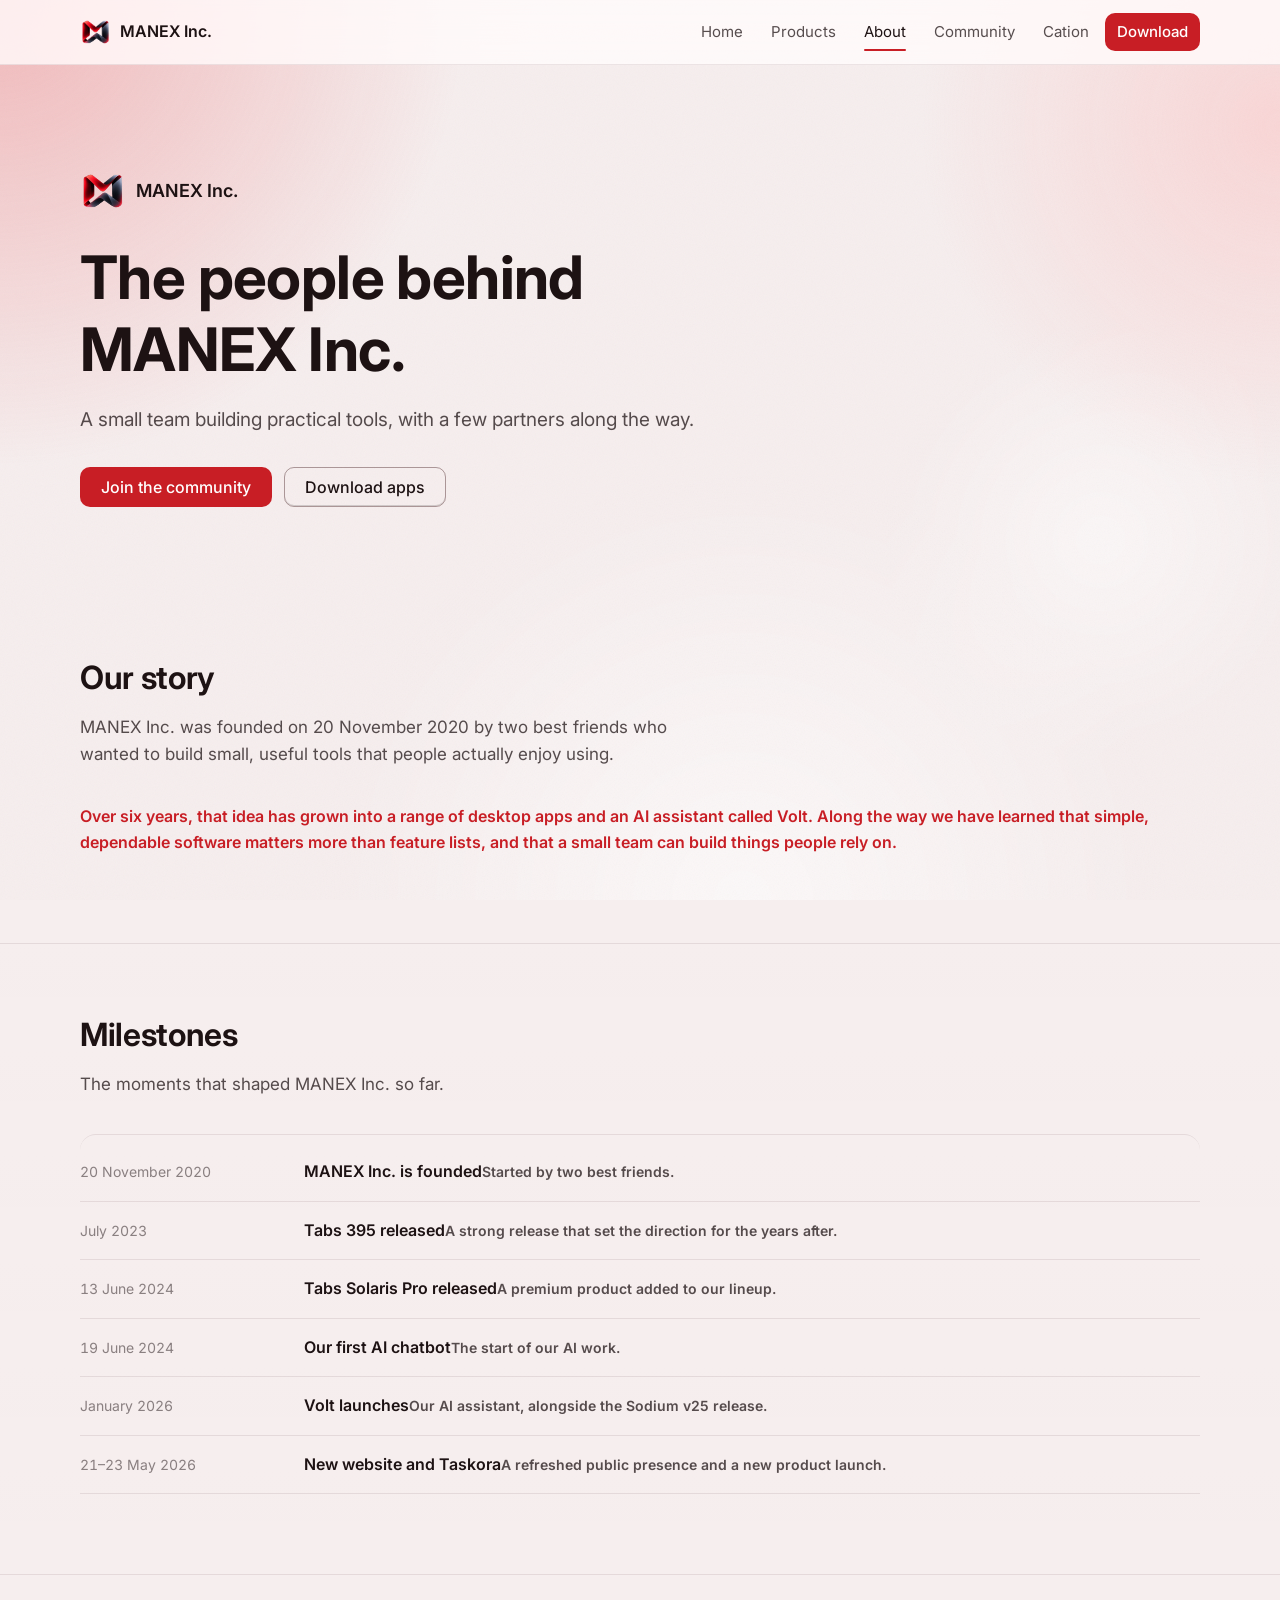
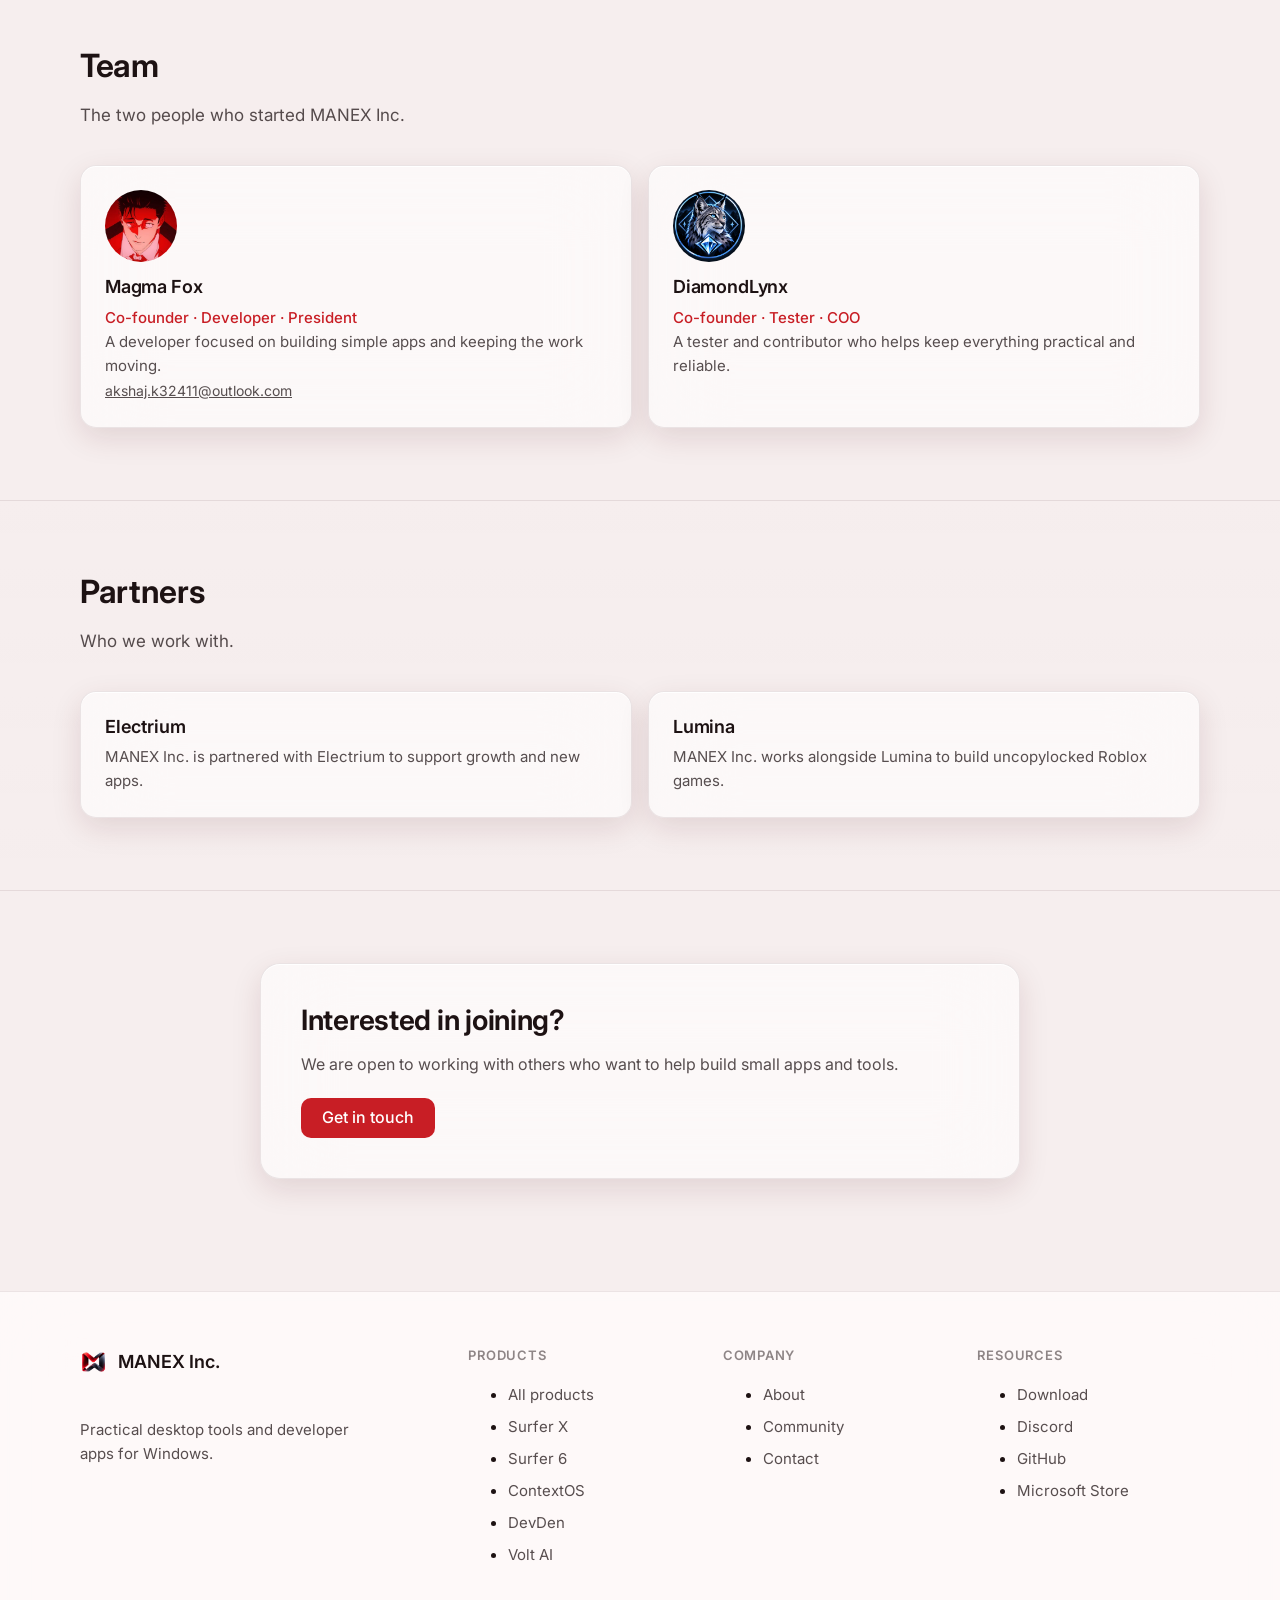
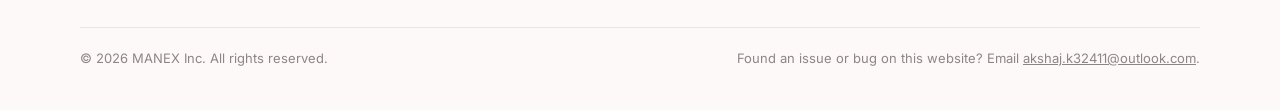
==== commit 9d2abba7: "Update stylesheet link and fix HTML closing tag" ====
--- a/about.html
+++ b/about.html
@@ -45,7 +45,7 @@
   ]
 }
     </script>
-    <link rel="stylesheet" href="api/styles.css">
+    <link rel="stylesheet" href="assets/styles.css">
 </head>
 <body>
     <header>
--- a/assets/styles.css
+++ b/assets/styles.css
@@ -0,0 +1,376 @@
+/* MANEX Inc. · shared stylesheet
+   Windows 11 mica: a tinted red wallpaper behind translucent acrylic panes. */
+
+:root {
+  color-scheme: dark;
+  --base: #0c0809;
+  --text: #f7f1f1;
+  --text-2: rgba(247, 241, 241, .78);
+  --text-3: rgba(247, 241, 241, .52);
+  --accent: #e5373d;
+  --accent-hover: #ff5257;
+  --accent-ink: #ffffff;
+  --accent-soft: rgba(229, 55, 61, .16);
+  --glass: rgba(34, 22, 24, .5);
+  --glass-strong: rgba(20, 13, 14, .8);
+  --fill: rgba(255, 255, 255, .05);
+  --fill-hover: rgba(255, 255, 255, .1);
+  --line: rgba(255, 255, 255, .09);
+  --line-strong: rgba(255, 255, 255, .4);
+  --edge-hi: rgba(255, 255, 255, .13);
+  --shadow: 0 10px 40px rgba(0, 0, 0, .35);
+  --mica-1: rgba(196, 22, 34, .46);
+  --mica-2: rgba(125, 14, 30, .38);
+  --mica-3: rgba(70, 18, 30, .55);
+  --mica-4: rgba(255, 90, 90, .14);
+  --font: "Inter", "Segoe UI Variable Text", "Segoe UI", system-ui, -apple-system, sans-serif;
+  --display: "Inter", "Segoe UI Variable Display", "Segoe UI", system-ui, -apple-system, sans-serif;
+  --mono: "Cascadia Mono", "Cascadia Code", Consolas, ui-monospace, monospace;
+}
+
+@media (prefers-color-scheme: light) {
+  :root {
+    color-scheme: light;
+    --base: #f6eeee;
+    --text: #1d1213;
+    --text-2: rgba(29, 18, 19, .74);
+    --text-3: rgba(29, 18, 19, .5);
+    --accent: #c81e25;
+    --accent-hover: #e0292f;
+    --accent-soft: rgba(200, 30, 37, .1);
+    --glass: rgba(255, 255, 255, .6);
+    --glass-strong: rgba(255, 252, 252, .8);
+    --fill: rgba(255, 255, 255, .72);
+    --fill-hover: rgba(255, 255, 255, .95);
+    --line: rgba(60, 20, 24, .09);
+    --line-strong: rgba(60, 20, 24, .4);
+    --edge-hi: rgba(255, 255, 255, .95);
+    --shadow: 0 10px 30px rgba(80, 20, 28, .12);
+    --mica-1: rgba(230, 60, 66, .3);
+    --mica-2: rgba(255, 170, 170, .35);
+    --mica-3: rgba(255, 255, 255, .6);
+    --mica-4: rgba(255, 255, 255, .5);
+  }
+}
+
+*, *::before, *::after { box-sizing: border-box; }
+[hidden] { display: none !important; }
+html { scroll-behavior: smooth; }
+
+body {
+  margin: 0;
+  min-height: 100vh;
+  font: 16px/1.6 var(--font);
+  color: var(--text);
+  background: var(--base);
+  -webkit-font-smoothing: antialiased;
+  overflow-x: hidden;
+}
+
+/* Mica wallpaper, fixed behind everything */
+body::before {
+  content: "";
+  position: fixed; inset: 0; z-index: -2; pointer-events: none;
+  background:
+    radial-gradient(circle 52vmax at 0% 0%, var(--mica-1), transparent 70%),
+    radial-gradient(circle 40vmax at 100% 14%, var(--mica-2), transparent 70%),
+    radial-gradient(circle 46vmax at 58% 100%, var(--mica-3), transparent 72%),
+    radial-gradient(circle 24vmax at 86% 60%, var(--mica-4), transparent 70%);
+}
+
+/* Fine grain so the blur reads as acrylic */
+body::after {
+  content: "";
+  position: fixed; inset: 0; z-index: -1; pointer-events: none; opacity: .04;
+  background-image: url("data:image/svg+xml,%3Csvg xmlns='http://www.w3.org/2000/svg' width='160' height='160'%3E%3Cfilter id='n'%3E%3CfeTurbulence type='fractalNoise' baseFrequency='.9' numOctaves='3' stitchTiles='stitch'/%3E%3C/filter%3E%3Crect width='100%25' height='100%25' filter='url(%23n)'/%3E%3C/svg%3E");
+  background-size: 160px 160px;
+}
+
+img { display: block; max-width: 100%; height: auto; }
+a { color: inherit; }
+p { margin: 0 0 1em; }
+h1, h2, h3, h4 { font-family: var(--display); letter-spacing: -.01em; line-height: 1.2; margin: 0 0 .5em; }
+:focus-visible { outline: 2px solid var(--accent); outline-offset: 3px; border-radius: 10px; }
+
+.wrap {
+  width: min(1120px, 100% - 3rem);
+  margin-inline: auto;
+}
+
+/* ---------- Top bar: acrylic strip ---------- */
+header {
+  position: sticky; top: 0; z-index: 50;
+  background: var(--glass-strong);
+  border-bottom: 1px solid var(--line);
+  backdrop-filter: blur(40px) saturate(140%);
+  -webkit-backdrop-filter: blur(40px) saturate(140%);
+}
+.topbar .wrap {
+  display: flex; align-items: center; justify-content: space-between; gap: 16px;
+  min-height: 64px;
+}
+.nav-logo {
+  display: inline-flex; align-items: center; gap: 10px;
+  text-decoration: none; font-weight: 600; font-size: 16px;
+}
+.nav-logo img { width: 30px; height: 30px; object-fit: contain; }
+.nav-links {
+  display: flex; flex-wrap: wrap; align-items: center; gap: 4px;
+  margin: 0; padding: 0; list-style: none;
+}
+.nav-item {
+  position: relative; display: inline-block; padding: 7px 12px; border-radius: 10px;
+  color: var(--text-2); text-decoration: none; font-size: 15px;
+  transition: background .15s, color .15s;
+}
+.nav-item:hover { background: var(--fill-hover); color: var(--text); }
+.nav-item.active { color: var(--text); }
+.nav-item.active::after {
+  content: ""; position: absolute; left: 12px; right: 12px; bottom: 0;
+  height: 2px; border-radius: 2px; background: var(--accent);
+}
+.nav-item.nav-cta { background: var(--accent); color: var(--accent-ink); font-weight: 500; }
+.nav-item.nav-cta:hover { background: var(--accent-hover); }
+.nav-item.nav-cta.active::after { display: none; }
+
+/* ---------- Sections ---------- */
+main > section { padding: 72px 0; }
+main > section.alt {
+  background: linear-gradient(180deg, rgba(255,255,255,.025), rgba(255,255,255,0));
+  border-top: 1px solid var(--line);
+  border-bottom: 1px solid var(--line);
+}
+.section-head { max-width: 640px; margin-bottom: 36px; }
+.section-head h2, .section h2 { font-size: 32px; font-weight: 650; }
+.section-head p { color: var(--text-2); font-size: 17px; margin: 0; }
+.eyebrow {
+  display: block; margin-bottom: 8px;
+  font-size: 13px; font-weight: 600; letter-spacing: .08em; text-transform: uppercase;
+  color: var(--accent);
+}
+.lede { font-size: 19px; color: var(--text-2); max-width: 58ch; }
+
+/* ---------- Hero ---------- */
+.hero { padding: 104px 0 80px !important; }
+.hero-brand {
+  display: inline-flex; align-items: center; gap: 12px; margin-bottom: 28px;
+  font-weight: 600; font-size: 18px;
+}
+.hero-brand img { width: 44px; height: 44px; object-fit: contain; }
+.hero h1 {
+  font-size: clamp(38px, 6vw, 60px); font-weight: 700; max-width: 18ch; margin-bottom: 20px;
+}
+.hero .lede { margin: 0 0 32px; }
+.hero-btns { display: flex; flex-wrap: wrap; gap: 12px; }
+
+/* ---------- Buttons: Windows 11 controls ---------- */
+.btn {
+  display: inline-flex; align-items: center; justify-content: center;
+  min-height: 40px; padding: 0 20px; border-radius: 10px;
+  border: 1px solid var(--line); background: var(--fill); color: var(--text);
+  font: inherit; font-weight: 500; text-decoration: none; cursor: pointer;
+  box-shadow: inset 0 -1px 0 rgba(0, 0, 0, .15);
+  transition: background .15s, opacity .15s;
+}
+.btn:hover { background: var(--fill-hover); }
+.btn:active { opacity: .75; }
+.btn-primary { background: var(--accent); color: var(--accent-ink); border-color: transparent; box-shadow: none; }
+.btn-primary:hover { background: var(--accent-hover); }
+.btn-outline { background: transparent; border-color: var(--line-strong); }
+.btn-light { background: #ffffff; color: #1d1213; border-color: transparent; box-shadow: none; }
+.btn-light:hover { background: #f3eaea; }
+.btn-row { display: flex; flex-wrap: wrap; gap: 10px; margin-top: 20px; }
+
+/* ---------- Acrylic panes ---------- */
+.principle,
+.app,
+.step,
+.card,
+.volt,
+.anniv-panel,
+.discord-embed,
+.faq,
+.timeline {
+  border-radius: 16px;
+}
+.principle, .app, .card, .anniv-panel, .volt, .discord-embed {
+  background: var(--glass);
+  border: 1px solid var(--line);
+  box-shadow: var(--shadow), inset 0 1px 0 var(--edge-hi);
+  backdrop-filter: blur(40px) saturate(125%);
+  -webkit-backdrop-filter: blur(40px) saturate(125%);
+  border-radius: 16px;
+}
+
+/* ---------- Home: principles and anniversary ---------- */
+.principles {
+  display: grid; grid-template-columns: repeat(auto-fit, minmax(220px, 1fr)); gap: 16px;
+}
+.principle { padding: 24px; }
+.principle h3 { font-size: 18px; font-weight: 600; margin-bottom: 8px; }
+.principle p { margin: 0; color: var(--text-2); font-size: 15px; }
+.principle .avatar { width: 72px; height: 72px; border-radius: 50%; object-fit: cover; margin-bottom: 14px; }
+.team-role { color: var(--accent) !important; font-size: 14px; font-weight: 500; }
+.team-email { color: var(--text-2); font-size: 14px; word-break: break-all; }
+
+.anniv { padding: 40px 0 !important; }
+.anniv-panel {
+  display: flex; flex-wrap: wrap; align-items: center; gap: 32px; padding: 40px;
+  background: linear-gradient(135deg, rgba(229, 55, 61, .55), rgba(110, 14, 26, .5));
+  border-color: rgba(255, 120, 120, .25);
+  border-radius: 20px;
+}
+.anniv-num {
+  font: 800 96px/1 var(--display); letter-spacing: -.04em; color: #ffffff;
+  text-shadow: 0 6px 30px rgba(0, 0, 0, .3);
+}
+.anniv-panel h2 { font-size: 28px; font-weight: 650; color: #ffffff; }
+.anniv-panel p { color: rgba(255, 255, 255, .85); max-width: 58ch; }
+.anniv-panel .btn { margin-top: 8px; }
+
+/* ---------- Volt (AI assistant) ---------- */
+.volt {
+  padding: 40px; max-width: 760px !important; margin-inline: auto;
+  border-radius: 20px;
+}
+.volt h2 { font-size: 28px; font-weight: 650; }
+.volt-lead { color: var(--text-2); margin-bottom: 20px; }
+.chips { display: flex; flex-wrap: wrap; gap: 8px; }
+.chip {
+  padding: 5px 14px; border-radius: 999px;
+  border: 1px solid var(--line-strong); background: var(--accent-soft);
+  font-size: 14px; color: var(--text);
+}
+
+/* ---------- Timeline ---------- */
+.timeline { list-style: none; margin: 0; padding: 8px 0; border-top: 1px solid var(--line); }
+.timeline li {
+  display: grid; grid-template-columns: 200px 1fr; gap: 24px; align-items: baseline;
+  padding: 16px 0; border-bottom: 1px solid var(--line);
+}
+.when { color: var(--text-3); font-size: 14px; font-variant-numeric: tabular-nums; }
+.what { font-weight: 600; font-size: 16px; color: var(--text); }
+.note { color: var(--text-2); font-size: 14px; }
+
+/* ---------- Download apps ---------- */
+.apps {
+  display: grid; grid-template-columns: repeat(auto-fit, minmax(260px, 1fr)); gap: 16px;
+}
+.app {
+  display: flex; flex-direction: column; gap: 8px; padding: 24px;
+  text-decoration: none; transition: transform .15s, background .15s;
+}
+a.app:hover { transform: translateY(-2px); background: var(--fill-hover); }
+.app-name { font: 600 18px/1.3 var(--display); color: var(--text); }
+.app-desc { color: var(--text-2); font-size: 15px; }
+.app-store { margin-top: auto; padding-top: 8px; color: var(--accent); font-weight: 600; font-size: 15px; }
+
+/* ---------- Steps (Cation, download guide) ---------- */
+.steps {
+  display: grid; grid-template-columns: repeat(3, 1fr); gap: 16px;
+  margin: 24px 0 0;
+}
+.step { padding: 24px; background: var(--glass); border: 1px solid var(--line); }
+.step-num { display: block; margin-bottom: 12px; font: 600 13px/1 var(--mono); color: var(--accent); }
+.step h3 { font-size: 17px; font-weight: 600; margin-bottom: 6px; }
+.step p { margin: 0; color: var(--text-2); font-size: 15px; }
+
+/* ---------- Cation: page header, cards, inputs ---------- */
+.page-title { font-size: 40px; font-weight: 700; margin-bottom: 10px; }
+.page-lead { font-size: 18px; color: var(--text-2); max-width: 62ch; margin-bottom: 8px; }
+.hero-note { font-size: 14px; color: var(--text-3); margin-top: 16px; }
+.card { padding: 28px; margin-top: 20px; }
+.card h3 { font-size: 20px; font-weight: 600; }
+.card p { color: var(--text-2); margin: 0; }
+.card-lang { font-size: 13px; color: var(--text-3); }
+.text-input {
+  flex: 1 1 220px; min-height: 40px; padding: 0 12px;
+  border-radius: 10px; border: 1px solid var(--line-strong);
+  background: rgba(0, 0, 0, .25); color: var(--text); font: inherit;
+}
+.text-input:focus { outline: 2px solid var(--accent); outline-offset: 1px; border-color: transparent; }
+.status { font-size: 15px; color: var(--text-2); min-height: 1.6em; }
+.key-value {
+  display: block; margin-top: 12px; padding: 12px 14px; border-radius: 10px;
+  background: rgba(0, 0, 0, .3); font: 14px/1.5 var(--mono); word-break: break-all;
+}
+.code-block {
+  margin: 16px 0 0; padding: 16px 18px; border-radius: 10px;
+  background: #140c0d; color: #e8dede; border: 1px solid var(--line);
+  font: 13px/1.6 var(--mono); white-space: pre-wrap; word-break: break-all; overflow-x: auto;
+}
+
+.panel { margin-top: 24px; }
+
+/* ---------- FAQ: expander rows ---------- */
+.faq { margin-top: 20px; border-top: 1px solid var(--line); }
+.faq details { border-bottom: 1px solid var(--line); }
+.faq summary {
+  position: relative; padding: 16px 32px 16px 0; cursor: pointer;
+  font-weight: 500; font-size: 17px; list-style: none;
+}
+.faq summary::-webkit-details-marker { display: none; }
+.faq summary::after {
+  content: ""; position: absolute; right: 8px; top: 50%;
+  width: 7px; height: 7px; margin-top: -5px;
+  border-right: 2px solid var(--accent); border-bottom: 2px solid var(--accent);
+  transform: rotate(45deg); transition: transform .15s;
+}
+.faq details[open] summary::after { transform: rotate(-135deg); margin-top: -1px; }
+.faq details p { color: var(--text-2); max-width: 65ch; padding-bottom: 16px; margin: 0; }
+
+/* ---------- Community ---------- */
+.discord-embed { padding: 8px; overflow: hidden; }
+.discord-embed iframe { display: block; width: 100%; max-width: 100%; border: 0; border-radius: 10px; }
+.discord-fallback { padding: 24px; text-align: center; color: var(--text-2); }
+.story-more {
+  background: none; border: 0; padding: 0; color: var(--accent);
+  font: inherit; font-weight: 600; cursor: pointer;
+}
+
+/* ---------- Footer ---------- */
+footer {
+  margin-top: 40px; padding: 56px 0 28px;
+  background: var(--glass-strong);
+  border-top: 1px solid var(--line);
+  backdrop-filter: blur(40px) saturate(130%);
+  -webkit-backdrop-filter: blur(40px) saturate(130%);
+}
+.footer-top {
+  display: grid; grid-template-columns: 1.6fr repeat(3, 1fr); gap: 32px;
+}
+.footer-brand p { color: var(--text-2); font-size: 15px; max-width: 32ch; margin-top: 14px; }
+.footer-col h4 {
+  font-size: 13px; font-weight: 600; letter-spacing: .06em; text-transform: uppercase;
+  color: var(--text-3); margin-bottom: 14px;
+}
+.footer-col a {
+  display: block; padding: 4px 0; color: var(--text-2); text-decoration: none; font-size: 15px;
+}
+.footer-col a:hover { color: var(--accent); }
+.footer-bottom {
+  margin-top: 40px; padding-top: 20px; border-top: 1px solid var(--line);
+  display: flex; flex-wrap: wrap; justify-content: space-between; gap: 12px;
+  font-size: 13px; color: var(--text-3);
+}
+
+/* ---------- Responsive and motion ---------- */
+@media (max-width: 900px) {
+  .steps { grid-template-columns: 1fr; }
+  .footer-top { grid-template-columns: 1fr 1fr; }
+}
+@media (max-width: 680px) {
+  .wrap { width: min(1120px, 100% - 2rem); }
+  .topbar .wrap { min-height: 56px; }
+  .nav-links { gap: 0; }
+  .nav-item { padding: 6px 8px; font-size: 14px; }
+  .hero { padding: 64px 0 56px !important; }
+  .section-head h2, .section h2 { font-size: 26px; }
+  .timeline li { grid-template-columns: 1fr; gap: 4px; }
+  .anniv-panel, .volt, .card { padding: 24px; }
+  .anniv-num { font-size: 72px; }
+  .footer-top { grid-template-columns: 1fr; }
+}
+@media (prefers-reduced-motion: reduce) {
+  *, *::before, *::after { transition: none !important; scroll-behavior: auto !important; }
+}
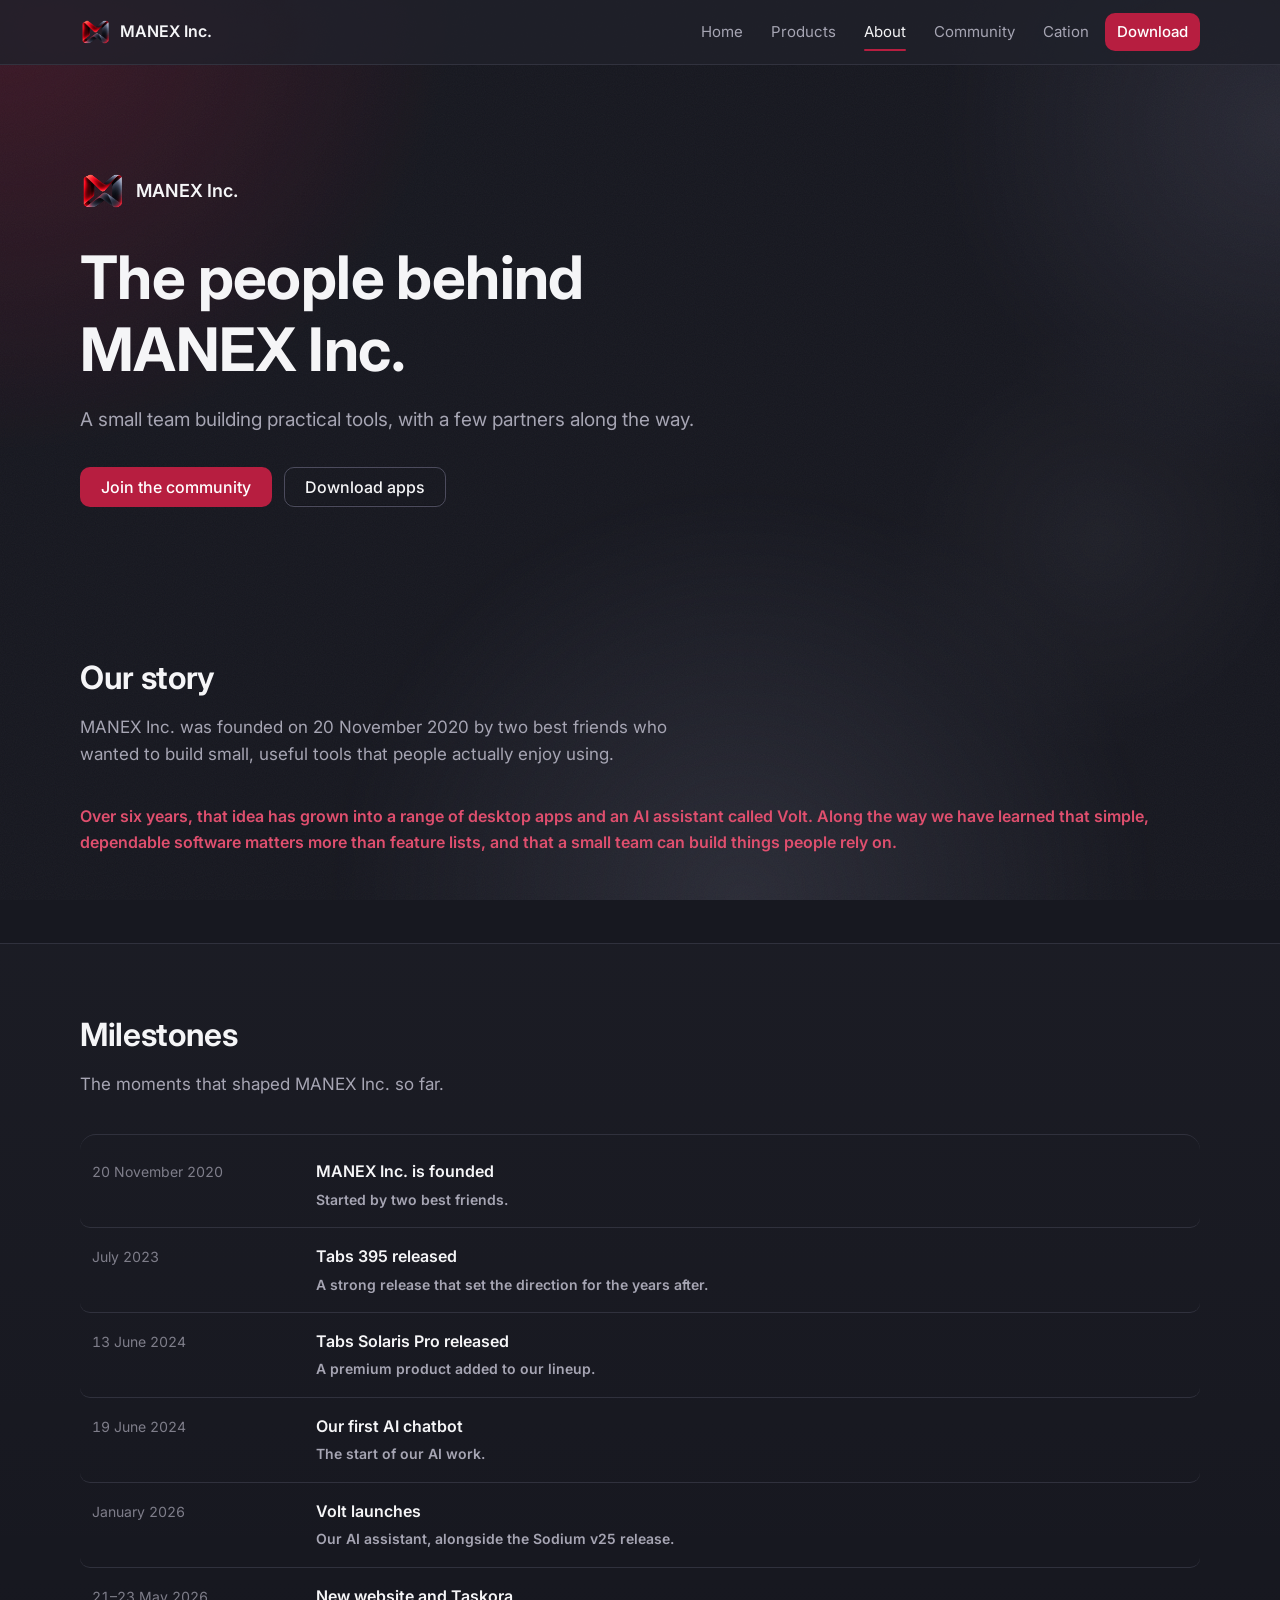
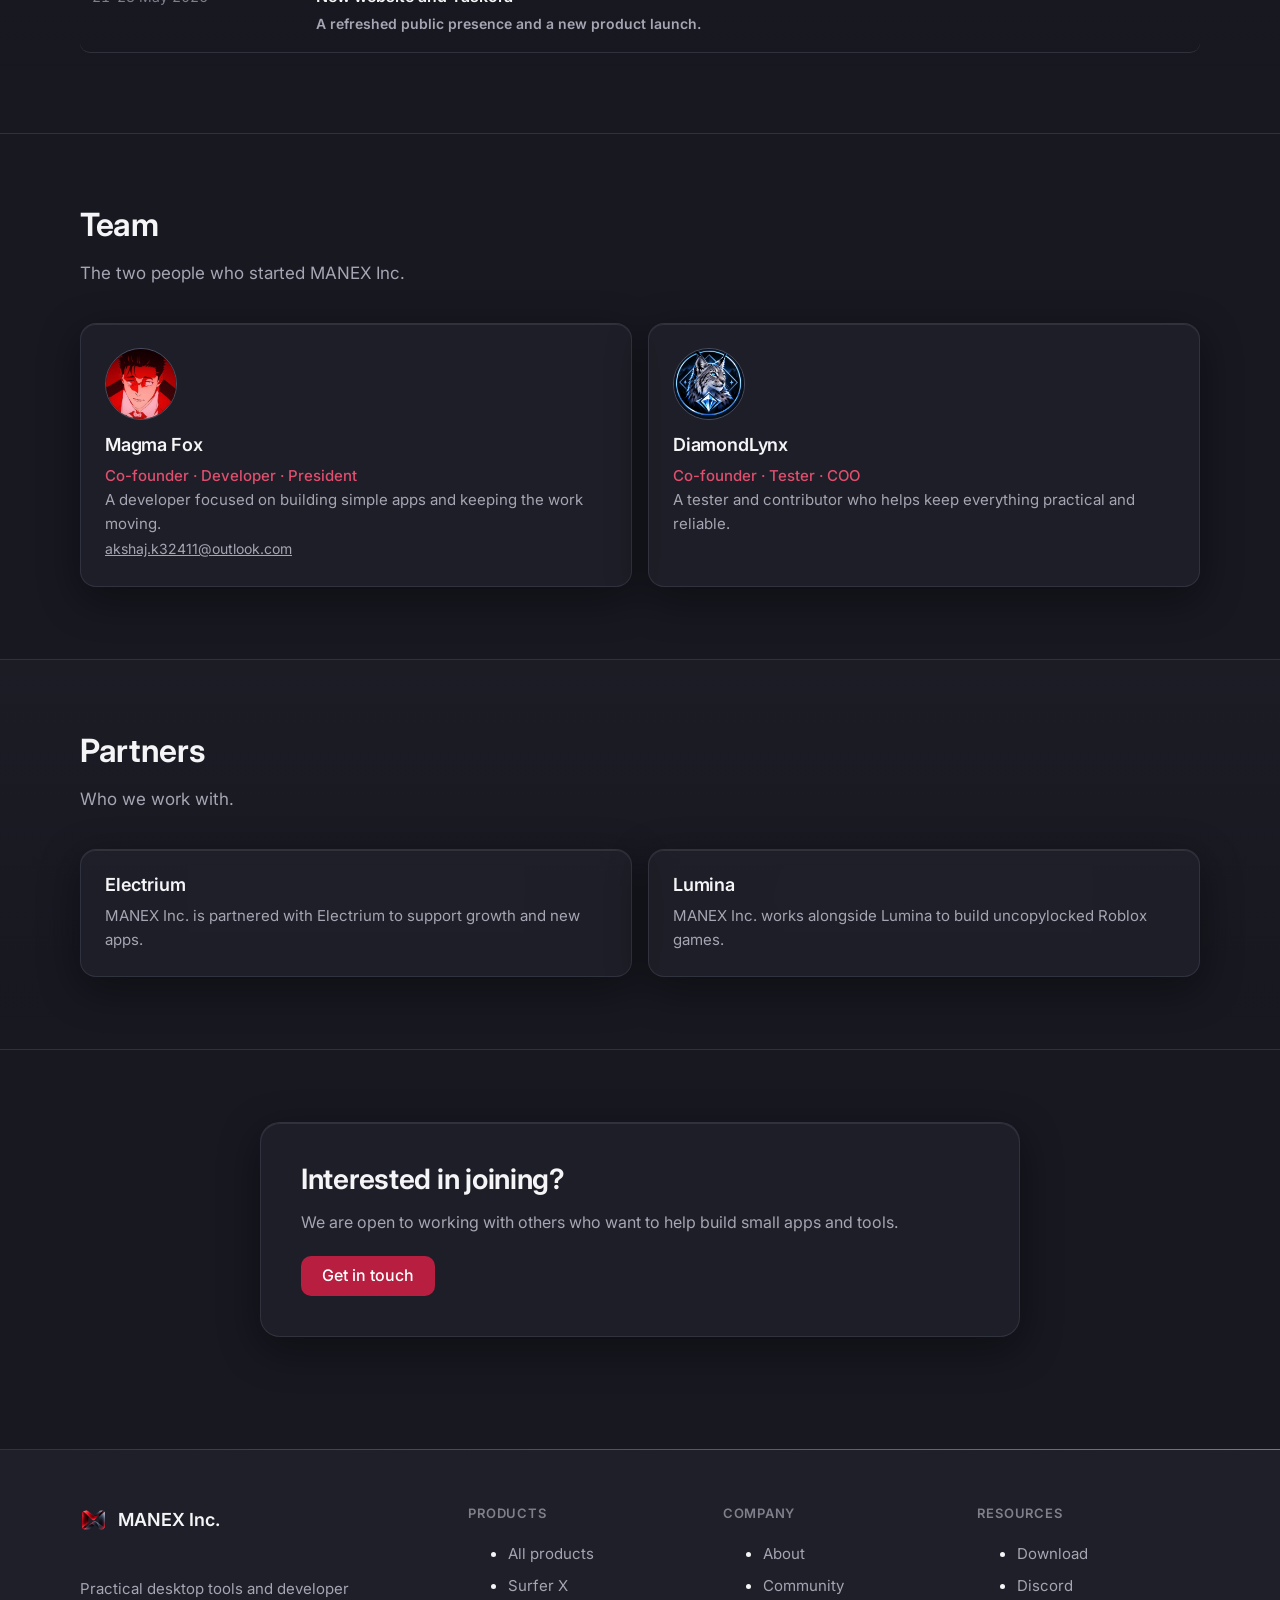
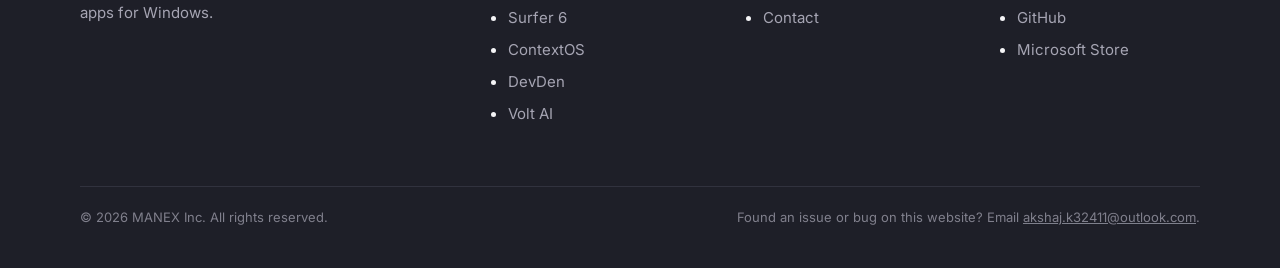
==== commit dd21d5ba: "Add script tag for site.js in about.html" ====
--- a/about.html
+++ b/about.html
@@ -206,5 +206,6 @@
             </div>
         </div>
     </footer>
+    <script src="assets/site.js" defer></script>
 </body>
 </html>
--- a/assets/styles.css
+++ b/assets/styles.css
@@ -1,56 +1,58 @@
 /* MANEX Inc. · shared stylesheet
-   Windows 11 mica: a tinted red wallpaper behind translucent acrylic panes. */
+   Palette: Graphite, Platinum, Crimson.
+   Windows 11 mica: a graphite wallpaper with crimson light behind translucent acrylic panes. */
 
 :root {
   color-scheme: dark;
-  --base: #0c0809;
-  --text: #f7f1f1;
-  --text-2: rgba(247, 241, 241, .78);
-  --text-3: rgba(247, 241, 241, .52);
-  --accent: #e5373d;
-  --accent-hover: #ff5257;
+
+  /* Midnight Titanium */
+  --midnight: #171820;        /* primary background */
+  --midnight-2: #20212A;      /* secondary background */
+  --card: #22232D;            /* card background */
+  --border: #343541;          /* borders */
+  --titanium: #77758F;        /* titanium accent */
+  --titanium-hover: #9693B0;  /* hover accent */
+  --platinum: #D8D6E2;        /* platinum */
+  --text-main: #F5F5F7;       /* main text */
+  --text-sec: #A6A5B3;        /* secondary text */
+
+  /* Brand crimson (logo) */
+  --crimson: #B71E40;
+  --crimson-hover: #CC2A4C;
+  --crimson-text: #DF4F6E;    /* crimson lightened for small text on dark backgrounds */
+  --crimson-soft: rgba(183, 30, 64, .16);
+  --crimson-glow: rgba(183, 30, 64, .35);
+
+  --base: var(--midnight);
+  --text: var(--text-main);
+  --text-2: var(--text-sec);
+  --text-3: rgba(166, 165, 179, .72);
+  --accent: var(--crimson);
+  --accent-hover: var(--crimson-hover);
   --accent-ink: #ffffff;
-  --accent-soft: rgba(229, 55, 61, .16);
-  --glass: rgba(34, 22, 24, .5);
-  --glass-strong: rgba(20, 13, 14, .8);
-  --fill: rgba(255, 255, 255, .05);
-  --fill-hover: rgba(255, 255, 255, .1);
-  --line: rgba(255, 255, 255, .09);
-  --line-strong: rgba(255, 255, 255, .4);
-  --edge-hi: rgba(255, 255, 255, .13);
-  --shadow: 0 10px 40px rgba(0, 0, 0, .35);
-  --mica-1: rgba(196, 22, 34, .46);
-  --mica-2: rgba(125, 14, 30, .38);
-  --mica-3: rgba(70, 18, 30, .55);
-  --mica-4: rgba(255, 90, 90, .14);
+  --accent-soft: var(--crimson-soft);
+  --glass: rgba(34, 35, 45, .62);
+  --glass-strong: rgba(32, 33, 42, .86);
+  --fill: rgba(216, 214, 226, .05);
+  --fill-hover: rgba(216, 214, 226, .1);
+  --line: rgba(52, 53, 65, .9);
+  --line-strong: rgba(119, 117, 143, .55);
+  --edge-hi: rgba(216, 214, 226, .1);
+  --shadow: 0 12px 40px rgba(0, 0, 0, .38);
+  --shadow-hover: 0 18px 50px rgba(0, 0, 0, .45), 0 0 0 1px rgba(150, 147, 176, .22);
+  --mica-1: rgba(183, 30, 64, .26);
+  --mica-2: rgba(119, 117, 143, .2);
+  --mica-3: rgba(52, 53, 65, .7);
+  --mica-4: rgba(216, 214, 226, .05);
+
   --font: "Inter", "Segoe UI Variable Text", "Segoe UI", system-ui, -apple-system, sans-serif;
   --display: "Inter", "Segoe UI Variable Display", "Segoe UI", system-ui, -apple-system, sans-serif;
   --mono: "Cascadia Mono", "Cascadia Code", Consolas, ui-monospace, monospace;
-}
-
-@media (prefers-color-scheme: light) {
-  :root {
-    color-scheme: light;
-    --base: #f6eeee;
-    --text: #1d1213;
-    --text-2: rgba(29, 18, 19, .74);
-    --text-3: rgba(29, 18, 19, .5);
-    --accent: #c81e25;
-    --accent-hover: #e0292f;
-    --accent-soft: rgba(200, 30, 37, .1);
-    --glass: rgba(255, 255, 255, .6);
-    --glass-strong: rgba(255, 252, 252, .8);
-    --fill: rgba(255, 255, 255, .72);
-    --fill-hover: rgba(255, 255, 255, .95);
-    --line: rgba(60, 20, 24, .09);
-    --line-strong: rgba(60, 20, 24, .4);
-    --edge-hi: rgba(255, 255, 255, .95);
-    --shadow: 0 10px 30px rgba(80, 20, 28, .12);
-    --mica-1: rgba(230, 60, 66, .3);
-    --mica-2: rgba(255, 170, 170, .35);
-    --mica-3: rgba(255, 255, 255, .6);
-    --mica-4: rgba(255, 255, 255, .5);
-  }
+
+  --ease: cubic-bezier(.2, .7, .2, 1);
+  --dur-fast: .16s;
+  --dur: .28s;
+  --dur-slow: .6s;
 }
 
 *, *::before, *::after { box-sizing: border-box; }
@@ -87,15 +89,32 @@
 }
 
 img { display: block; max-width: 100%; height: auto; }
-a { color: inherit; }
+a { color: inherit; transition: color var(--dur) var(--ease); }
 p { margin: 0 0 1em; }
 h1, h2, h3, h4 { font-family: var(--display); letter-spacing: -.01em; line-height: 1.2; margin: 0 0 .5em; }
-:focus-visible { outline: 2px solid var(--accent); outline-offset: 3px; border-radius: 10px; }
+:focus-visible { outline: 2px solid var(--crimson-hover); outline-offset: 3px; border-radius: 6px; }
 
 .wrap {
   width: min(1120px, 100% - 3rem);
   margin-inline: auto;
 }
+
+/* ---------- Motion: restrained load-in ---------- */
+@keyframes rise {
+  from { opacity: 0; transform: translate3d(0, 36px, 0); filter: blur(4px); }
+  to   { opacity: 1; transform: none; filter: blur(0); }
+}
+@keyframes fade {
+  from { opacity: 0; }
+  to   { opacity: 1; }
+}
+main > section { animation: rise var(--dur-slow) var(--ease) both; }
+main > section:nth-of-type(2) { animation-delay: .06s; }
+main > section:nth-of-type(3) { animation-delay: .12s; }
+.hero-brand, .hero h1, .hero .lede, .hero-btns { animation: rise var(--dur-slow) var(--ease) both; }
+.hero h1 { animation-delay: .08s; }
+.hero .lede { animation-delay: .16s; }
+.hero-btns { animation-delay: .24s; }
 
 /* ---------- Top bar: acrylic strip ---------- */
 header {
@@ -104,6 +123,7 @@
   border-bottom: 1px solid var(--line);
   backdrop-filter: blur(40px) saturate(140%);
   -webkit-backdrop-filter: blur(40px) saturate(140%);
+  transition: background var(--dur) var(--ease), border-color var(--dur) var(--ease);
 }
 .topbar .wrap {
   display: flex; align-items: center; justify-content: space-between; gap: 16px;
@@ -113,7 +133,12 @@
   display: inline-flex; align-items: center; gap: 10px;
   text-decoration: none; font-weight: 600; font-size: 16px;
 }
-.nav-logo img { width: 30px; height: 30px; object-fit: contain; }
+.nav-logo img {
+  width: 30px; height: 30px; object-fit: contain;
+  transition: transform var(--dur) var(--ease);
+}
+.nav-logo:hover img { transform: rotate(-6deg) scale(1.05); }
+.nav-logo-text { font-weight: 600; font-size: 16px; }
 .nav-links {
   display: flex; flex-wrap: wrap; align-items: center; gap: 4px;
   margin: 0; padding: 0; list-style: none;
@@ -121,22 +146,29 @@
 .nav-item {
   position: relative; display: inline-block; padding: 7px 12px; border-radius: 10px;
   color: var(--text-2); text-decoration: none; font-size: 15px;
-  transition: background .15s, color .15s;
+  transition: background var(--dur-fast) var(--ease), color var(--dur-fast) var(--ease);
 }
 .nav-item:hover { background: var(--fill-hover); color: var(--text); }
+.nav-item:active { transform: scale(.98); }
 .nav-item.active { color: var(--text); }
-.nav-item.active::after {
+.nav-item::after {
   content: ""; position: absolute; left: 12px; right: 12px; bottom: 0;
-  height: 2px; border-radius: 2px; background: var(--accent);
-}
-.nav-item.nav-cta { background: var(--accent); color: var(--accent-ink); font-weight: 500; }
-.nav-item.nav-cta:hover { background: var(--accent-hover); }
-.nav-item.nav-cta.active::after { display: none; }
+  height: 2px; border-radius: 2px; background: var(--crimson);
+  transform: scaleX(0); transform-origin: left center;
+  transition: transform var(--dur) var(--ease);
+}
+.nav-item:hover::after, .nav-item.active::after { transform: scaleX(1); }
+.nav-item.nav-cta {
+  background: var(--crimson); color: var(--accent-ink); font-weight: 500;
+  box-shadow: 0 0 0 0 var(--crimson-glow);
+}
+.nav-item.nav-cta:hover { background: var(--crimson-hover); box-shadow: 0 6px 20px -6px var(--crimson-glow); }
+.nav-item.nav-cta::after { display: none; }
 
 /* ---------- Sections ---------- */
 main > section { padding: 72px 0; }
 main > section.alt {
-  background: linear-gradient(180deg, rgba(255,255,255,.025), rgba(255,255,255,0));
+  background: linear-gradient(180deg, rgba(216, 214, 226, .025), rgba(216, 214, 226, 0));
   border-top: 1px solid var(--line);
   border-bottom: 1px solid var(--line);
 }
@@ -146,7 +178,7 @@
 .eyebrow {
   display: block; margin-bottom: 8px;
   font-size: 13px; font-weight: 600; letter-spacing: .08em; text-transform: uppercase;
-  color: var(--accent);
+  color: var(--crimson-text);
 }
 .lede { font-size: 19px; color: var(--text-2); max-width: 58ch; }
 
@@ -163,43 +195,50 @@
 .hero .lede { margin: 0 0 32px; }
 .hero-btns { display: flex; flex-wrap: wrap; gap: 12px; }
 
-/* ---------- Buttons: Windows 11 controls ---------- */
+/* ---------- Buttons ---------- */
 .btn {
   display: inline-flex; align-items: center; justify-content: center;
   min-height: 40px; padding: 0 20px; border-radius: 10px;
   border: 1px solid var(--line); background: var(--fill); color: var(--text);
   font: inherit; font-weight: 500; text-decoration: none; cursor: pointer;
   box-shadow: inset 0 -1px 0 rgba(0, 0, 0, .15);
-  transition: background .15s, opacity .15s;
-}
-.btn:hover { background: var(--fill-hover); }
-.btn:active { opacity: .75; }
-.btn-primary { background: var(--accent); color: var(--accent-ink); border-color: transparent; box-shadow: none; }
-.btn-primary:hover { background: var(--accent-hover); }
+  transition: background var(--dur-fast) var(--ease), border-color var(--dur-fast) var(--ease),
+              transform var(--dur-fast) var(--ease), box-shadow var(--dur) var(--ease), color var(--dur-fast) var(--ease);
+}
+.btn:hover { background: var(--fill-hover); border-color: var(--line-strong); transform: translateY(-1px); }
+.btn:active { transform: translateY(0) scale(.99); }
+.btn-primary {
+  background: var(--crimson); color: var(--accent-ink); border-color: transparent; box-shadow: none;
+}
+.btn-primary:hover {
+  background: var(--crimson-hover); border-color: transparent;
+  box-shadow: 0 10px 26px -10px var(--crimson-glow);
+}
 .btn-outline { background: transparent; border-color: var(--line-strong); }
-.btn-light { background: #ffffff; color: #1d1213; border-color: transparent; box-shadow: none; }
-.btn-light:hover { background: #f3eaea; }
+.btn-outline:hover { background: var(--fill); }
+.btn-light { background: var(--platinum); color: var(--midnight); border-color: transparent; box-shadow: none; }
+.btn-light:hover { background: #ffffff; box-shadow: 0 10px 26px -10px rgba(0, 0, 0, .5); }
 .btn-row { display: flex; flex-wrap: wrap; gap: 10px; margin-top: 20px; }
 
-/* ---------- Acrylic panes ---------- */
-.principle,
-.app,
-.step,
-.card,
-.volt,
-.anniv-panel,
-.discord-embed,
-.faq,
-.timeline {
+/* ---------- Acrylic panes with hover lift ---------- */
+.principle, .app, .card, .step, .volt, .anniv-panel, .discord-embed, .showcase-visual {
   border-radius: 16px;
 }
-.principle, .app, .card, .anniv-panel, .volt, .discord-embed {
+.principle, .app, .card, .anniv-panel, .volt, .discord-embed, .showcase-visual {
   background: var(--glass);
   border: 1px solid var(--line);
   box-shadow: var(--shadow), inset 0 1px 0 var(--edge-hi);
   backdrop-filter: blur(40px) saturate(125%);
   -webkit-backdrop-filter: blur(40px) saturate(125%);
-  border-radius: 16px;
+}
+.principle, .app, .showcase-visual {
+  transition: transform var(--dur) var(--ease), border-color var(--dur) var(--ease),
+              box-shadow var(--dur) var(--ease), background var(--dur) var(--ease);
+}
+.principle:hover, .app:hover, .showcase-visual:hover {
+  transform: translateY(-3px);
+  border-color: rgba(150, 147, 176, .45);
+  box-shadow: var(--shadow-hover), inset 0 1px 0 var(--edge-hi);
 }
 
 /* ---------- Home: principles and anniversary ---------- */
@@ -209,15 +248,21 @@
 .principle { padding: 24px; }
 .principle h3 { font-size: 18px; font-weight: 600; margin-bottom: 8px; }
 .principle p { margin: 0; color: var(--text-2); font-size: 15px; }
-.principle .avatar { width: 72px; height: 72px; border-radius: 50%; object-fit: cover; margin-bottom: 14px; }
-.team-role { color: var(--accent) !important; font-size: 14px; font-weight: 500; }
+.principle .avatar {
+  width: 72px; height: 72px; border-radius: 50%; object-fit: cover; margin-bottom: 14px;
+  border: 1px solid var(--line-strong);
+  transition: border-color var(--dur) var(--ease), transform var(--dur) var(--ease);
+}
+.principle:hover .avatar { border-color: var(--crimson); transform: scale(1.04); }
+.team-role { color: var(--crimson-text) !important; font-size: 14px; font-weight: 500; }
 .team-email { color: var(--text-2); font-size: 14px; word-break: break-all; }
+.team-email:hover { color: var(--text); }
 
 .anniv { padding: 40px 0 !important; }
 .anniv-panel {
   display: flex; flex-wrap: wrap; align-items: center; gap: 32px; padding: 40px;
-  background: linear-gradient(135deg, rgba(229, 55, 61, .55), rgba(110, 14, 26, .5));
-  border-color: rgba(255, 120, 120, .25);
+  background: linear-gradient(135deg, rgba(183, 30, 64, .55), rgba(70, 12, 22, .55));
+  border-color: rgba(216, 214, 226, .18);
   border-radius: 20px;
 }
 .anniv-num {
@@ -228,54 +273,60 @@
 .anniv-panel p { color: rgba(255, 255, 255, .85); max-width: 58ch; }
 .anniv-panel .btn { margin-top: 8px; }
 
-/* ---------- Volt (AI assistant) ---------- */
-.volt {
-  padding: 40px; max-width: 760px !important; margin-inline: auto;
-  border-radius: 20px;
-}
+/* ---------- Volt ---------- */
+.volt { padding: 40px; max-width: 760px !important; margin-inline: auto; border-radius: 20px; }
 .volt h2 { font-size: 28px; font-weight: 650; }
 .volt-lead { color: var(--text-2); margin-bottom: 20px; }
 .chips { display: flex; flex-wrap: wrap; gap: 8px; }
 .chip {
   padding: 5px 14px; border-radius: 999px;
-  border: 1px solid var(--line-strong); background: var(--accent-soft);
+  border: 1px solid var(--line-strong); background: var(--crimson-soft);
   font-size: 14px; color: var(--text);
-}
+  transition: background var(--dur-fast) var(--ease), border-color var(--dur-fast) var(--ease);
+}
+.chip:hover { background: rgba(183, 30, 64, .26); border-color: rgba(150, 147, 176, .5); }
 
 /* ---------- Timeline ---------- */
-.timeline { list-style: none; margin: 0; padding: 8px 0; border-top: 1px solid var(--line); }
+.timeline {
+  list-style: none; margin: 0; padding: 8px 0;
+  border-top: 1px solid var(--line); border-radius: 16px;
+}
 .timeline li {
   display: grid; grid-template-columns: 200px 1fr; gap: 24px; align-items: baseline;
-  padding: 16px 0; border-bottom: 1px solid var(--line);
-}
+  padding: 16px 12px; border-bottom: 1px solid var(--line); border-radius: 10px;
+  transition: background var(--dur-fast) var(--ease);
+}
+.timeline li:hover { background: var(--fill); }
 .when { color: var(--text-3); font-size: 14px; font-variant-numeric: tabular-nums; }
 .what { font-weight: 600; font-size: 16px; color: var(--text); }
-.note { color: var(--text-2); font-size: 14px; }
+.note { display: block; margin-top: 4px; color: var(--text-2); font-size: 14px; }
 
 /* ---------- Download apps ---------- */
-.apps {
-  display: grid; grid-template-columns: repeat(auto-fit, minmax(260px, 1fr)); gap: 16px;
-}
+.apps { display: grid; grid-template-columns: repeat(auto-fit, minmax(260px, 1fr)); gap: 16px; }
 .app {
-  display: flex; flex-direction: column; gap: 8px; padding: 24px;
-  text-decoration: none; transition: transform .15s, background .15s;
-}
-a.app:hover { transform: translateY(-2px); background: var(--fill-hover); }
+  display: flex; flex-direction: column; gap: 8px; padding: 24px; text-decoration: none;
+}
+a.app:hover { color: inherit; }
 .app-name { font: 600 18px/1.3 var(--display); color: var(--text); }
 .app-desc { color: var(--text-2); font-size: 15px; }
-.app-store { margin-top: auto; padding-top: 8px; color: var(--accent); font-weight: 600; font-size: 15px; }
-
-/* ---------- Steps (Cation, download guide) ---------- */
-.steps {
-  display: grid; grid-template-columns: repeat(3, 1fr); gap: 16px;
-  margin: 24px 0 0;
-}
-.step { padding: 24px; background: var(--glass); border: 1px solid var(--line); }
-.step-num { display: block; margin-bottom: 12px; font: 600 13px/1 var(--mono); color: var(--accent); }
+.app-store {
+  margin-top: auto; padding-top: 8px; color: var(--crimson-text); font-weight: 600; font-size: 15px;
+  transition: letter-spacing var(--dur) var(--ease);
+}
+a.app:hover .app-store { letter-spacing: .02em; }
+
+/* ---------- Steps ---------- */
+.steps { display: grid; grid-template-columns: repeat(3, 1fr); gap: 16px; margin: 24px 0 0; }
+.step {
+  padding: 24px; background: var(--glass); border: 1px solid var(--line);
+  transition: border-color var(--dur) var(--ease), transform var(--dur) var(--ease);
+}
+.step:hover { border-color: rgba(150, 147, 176, .4); transform: translateY(-2px); }
+.step-num { display: block; margin-bottom: 12px; font: 600 13px/1 var(--mono); color: var(--crimson-text); }
 .step h3 { font-size: 17px; font-weight: 600; margin-bottom: 6px; }
 .step p { margin: 0; color: var(--text-2); font-size: 15px; }
 
-/* ---------- Cation: page header, cards, inputs ---------- */
+/* ---------- Cation ---------- */
 .page-title { font-size: 40px; font-weight: 700; margin-bottom: 10px; }
 .page-lead { font-size: 18px; color: var(--text-2); max-width: 62ch; margin-bottom: 8px; }
 .hero-note { font-size: 14px; color: var(--text-3); margin-top: 16px; }
@@ -287,46 +338,114 @@
   flex: 1 1 220px; min-height: 40px; padding: 0 12px;
   border-radius: 10px; border: 1px solid var(--line-strong);
   background: rgba(0, 0, 0, .25); color: var(--text); font: inherit;
-}
-.text-input:focus { outline: 2px solid var(--accent); outline-offset: 1px; border-color: transparent; }
-.status { font-size: 15px; color: var(--text-2); min-height: 1.6em; }
+  transition: border-color var(--dur-fast) var(--ease), box-shadow var(--dur) var(--ease);
+}
+.text-input:hover { border-color: rgba(216, 214, 226, .6); }
+.text-input:focus { outline: none; border-color: var(--crimson); box-shadow: 0 0 0 3px var(--crimson-soft); }
+.status { font-size: 15px; color: var(--text-2); min-height: 1.6em; transition: opacity var(--dur) var(--ease); }
 .key-value {
   display: block; margin-top: 12px; padding: 12px 14px; border-radius: 10px;
   background: rgba(0, 0, 0, .3); font: 14px/1.5 var(--mono); word-break: break-all;
 }
 .code-block {
-  margin: 16px 0 0; padding: 16px 18px; border-radius: 10px;
-  background: #140c0d; color: #e8dede; border: 1px solid var(--line);
+  margin: 16px 0 0; padding: 16px 18px; border-radius: 12px;
+  background: #14151D; color: var(--text-sec); border: 1px solid var(--line);
   font: 13px/1.6 var(--mono); white-space: pre-wrap; word-break: break-all; overflow-x: auto;
 }
-
 .panel { margin-top: 24px; }
 
-/* ---------- FAQ: expander rows ---------- */
+/* ---------- FAQ ---------- */
 .faq { margin-top: 20px; border-top: 1px solid var(--line); }
 .faq details { border-bottom: 1px solid var(--line); }
 .faq summary {
   position: relative; padding: 16px 32px 16px 0; cursor: pointer;
   font-weight: 500; font-size: 17px; list-style: none;
-}
+  transition: color var(--dur-fast) var(--ease);
+}
+.faq summary:hover { color: var(--crimson-text); }
 .faq summary::-webkit-details-marker { display: none; }
 .faq summary::after {
   content: ""; position: absolute; right: 8px; top: 50%;
   width: 7px; height: 7px; margin-top: -5px;
-  border-right: 2px solid var(--accent); border-bottom: 2px solid var(--accent);
-  transform: rotate(45deg); transition: transform .15s;
+  border-right: 2px solid var(--crimson); border-bottom: 2px solid var(--crimson);
+  transform: rotate(45deg); transition: transform var(--dur) var(--ease);
 }
 .faq details[open] summary::after { transform: rotate(-135deg); margin-top: -1px; }
-.faq details p { color: var(--text-2); max-width: 65ch; padding-bottom: 16px; margin: 0; }
+.faq details p { color: var(--text-2); max-width: 65ch; padding-bottom: 16px; margin: 0; animation: fade var(--dur) var(--ease); }
 
 /* ---------- Community ---------- */
 .discord-embed { padding: 8px; overflow: hidden; }
 .discord-embed iframe { display: block; width: 100%; max-width: 100%; border: 0; border-radius: 10px; }
 .discord-fallback { padding: 24px; text-align: center; color: var(--text-2); }
 .story-more {
-  background: none; border: 0; padding: 0; color: var(--accent);
+  background: none; border: 0; padding: 0; color: var(--crimson-text);
   font: inherit; font-weight: 600; cursor: pointer;
-}
+  transition: color var(--dur-fast) var(--ease);
+}
+.story-more:hover { color: #ffffff; }
+
+/* ---------- Products ---------- */
+.product-shot { margin: 40px 0 0; overflow: hidden; border-radius: 16px; }
+.product-shot img {
+  width: 100%; border-radius: 16px; border: 1px solid var(--line); box-shadow: var(--shadow);
+  transition: transform .6s var(--ease), box-shadow var(--dur) var(--ease);
+}
+.product-shot:hover img { transform: scale(1.01); box-shadow: var(--shadow-hover); }
+.product-shot figcaption { margin-top: 12px; font-size: 14px; color: var(--text-3); }
+
+.grid {
+  display: grid; grid-template-columns: repeat(auto-fit, minmax(280px, 1fr));
+  gap: 16px; margin-top: 40px;
+}
+.grid .card {
+  display: flex; flex-direction: column; align-items: stretch; justify-content: flex-start;
+  margin-top: 0; padding: 28px;
+  transition: transform var(--dur) var(--ease), border-color var(--dur) var(--ease), box-shadow var(--dur) var(--ease);
+}
+.grid .card:hover {
+  transform: translateY(-3px); border-color: rgba(150, 147, 176, .45);
+  box-shadow: var(--shadow-hover), inset 0 1px 0 var(--edge-hi);
+}
+.card-icon {
+  display: grid; place-items: center; width: 40px; height: 40px; margin-bottom: 16px;
+  border-radius: 12px; background: var(--crimson-soft); color: var(--crimson-text);
+  transition: transform var(--dur) var(--ease), background var(--dur) var(--ease);
+}
+.grid .card:hover .card-icon { transform: scale(1.06); background: rgba(183, 30, 64, .26); }
+.app-card h3 { font-size: 20px; font-weight: 600; margin-bottom: 8px; }
+.app-card > p { flex: none; }
+.app-features { margin: 12px 0; padding-left: 18px; color: var(--text-2); font-size: 15px; }
+.app-features li { margin-bottom: 6px; }
+.app-meta { margin-top: auto; padding-top: 8px; font-size: 13px; color: var(--text-3); }
+.app-btn { margin-top: 16px; align-self: flex-start; }
+.card-link {
+  margin-top: auto; align-self: flex-start; color: var(--crimson-text);
+  font-weight: 600; font-size: 15px; text-decoration: none;
+  transition: color var(--dur-fast) var(--ease), letter-spacing var(--dur) var(--ease);
+}
+.card-link:hover { color: #ffffff; letter-spacing: .02em; }
+
+.showcase {
+  display: grid; grid-template-columns: 1fr 1fr; gap: 48px; align-items: center; margin-top: 80px;
+}
+.showcase.reverse .showcase-text { order: 2; }
+.showcase-text h3 { font-size: 28px; font-weight: 650; }
+.showcase-text p { color: var(--text-2); font-size: 17px; }
+.showcase-text ul { padding-left: 18px; color: var(--text-2); font-size: 15px; }
+.showcase-text li { margin-bottom: 6px; }
+.showcase-visual {
+  display: grid; place-items: center; aspect-ratio: 4 / 3; border-radius: 16px;
+}
+.showcase-visual svg { width: 96px; height: 96px; color: var(--crimson); }
+
+.cta-banner {
+  display: flex; flex-wrap: wrap; align-items: center; justify-content: space-between; gap: 24px;
+  margin-top: 80px; padding: 40px; border-radius: 20px;
+  background: linear-gradient(135deg, rgba(183, 30, 64, .6), rgba(92, 14, 36, .6));
+  border: 1px solid rgba(216, 214, 226, .18);
+}
+.cta-banner h2 { font-size: 28px; font-weight: 650; color: #ffffff; margin-bottom: 6px; }
+.cta-banner p { margin: 0; color: rgba(255, 255, 255, .85); }
 
 /* ---------- Footer ---------- */
 footer {
@@ -336,7 +455,8 @@
   backdrop-filter: blur(40px) saturate(130%);
   -webkit-backdrop-filter: blur(40px) saturate(130%);
 }
-.footer-top {
+.footer-inner { width: min(1120px, 100% - 3rem); margin-inline: auto; }
+.footer-top, .footer-cols {
   display: grid; grid-template-columns: 1.6fr repeat(3, 1fr); gap: 32px;
 }
 .footer-brand p { color: var(--text-2); font-size: 15px; max-width: 32ch; margin-top: 14px; }
@@ -346,31 +466,185 @@
 }
 .footer-col a {
   display: block; padding: 4px 0; color: var(--text-2); text-decoration: none; font-size: 15px;
-}
-.footer-col a:hover { color: var(--accent); }
+  transition: color var(--dur-fast) var(--ease), transform var(--dur) var(--ease);
+}
+.footer-col a:hover { color: var(--crimson-text); transform: translateX(3px); }
 .footer-bottom {
   margin-top: 40px; padding-top: 20px; border-top: 1px solid var(--line);
   display: flex; flex-wrap: wrap; justify-content: space-between; gap: 12px;
   font-size: 13px; color: var(--text-3);
 }
 
-/* ---------- Responsive and motion ---------- */
+/* ---------- Responsive ---------- */
 @media (max-width: 900px) {
   .steps { grid-template-columns: 1fr; }
-  .footer-top { grid-template-columns: 1fr 1fr; }
+  .footer-top, .footer-cols { grid-template-columns: 1fr 1fr; }
+  .showcase { grid-template-columns: 1fr; gap: 28px; }
+  .showcase.reverse .showcase-text { order: 0; }
 }
 @media (max-width: 680px) {
-  .wrap { width: min(1120px, 100% - 2rem); }
+  .wrap, .footer-inner { width: min(1120px, 100% - 2rem); }
   .topbar .wrap { min-height: 56px; }
   .nav-links { gap: 0; }
   .nav-item { padding: 6px 8px; font-size: 14px; }
   .hero { padding: 64px 0 56px !important; }
   .section-head h2, .section h2 { font-size: 26px; }
   .timeline li { grid-template-columns: 1fr; gap: 4px; }
-  .anniv-panel, .volt, .card { padding: 24px; }
+  .anniv-panel, .volt, .card, .cta-banner { padding: 24px; }
   .anniv-num { font-size: 72px; }
-  .footer-top { grid-template-columns: 1fr; }
-}
+  .footer-top, .footer-cols { grid-template-columns: 1fr; }
+}
+
+/* ---------- Extra motion ---------- */
+
+/* Mica wallpaper drifts very slowly */
+@keyframes mica-drift {
+  from { transform: translate3d(0, 0, 0) scale(1); }
+  to   { transform: translate3d(-2%, 1.5%, 0) scale(1.05); }
+}
+body::before { animation: mica-drift 26s ease-in-out infinite alternate; will-change: transform; }
+
+/* Hero logo floats gently */
+@keyframes float {
+  0%, 100% { transform: translateY(0); }
+  50%      { transform: translateY(-4px); }
+}
+.hero-brand img { animation: float 7s ease-in-out infinite; }
+
+/* Download button breathes */
+@keyframes glow-pulse {
+  0%, 100% { box-shadow: 0 0 0 0 rgba(183, 30, 64, 0); }
+  50%      { box-shadow: 0 0 0 6px rgba(183, 30, 64, .12); }
+}
+.nav-item.nav-cta { animation: glow-pulse 3.2s ease-in-out infinite; }
+
+
+/* Chips arrive one after another */
+.chip { animation: rise var(--dur-slow) var(--ease) backwards; }
+.chip:nth-child(2) { animation-delay: .05s; }
+.chip:nth-child(3) { animation-delay: .1s; }
+.chip:nth-child(4) { animation-delay: .15s; }
+.chip:nth-child(5) { animation-delay: .2s; }
+
+/* Scroll-linked reveals: only where the browser supports scroll-driven animations.
+   Elsewhere the content is simply visible. Fill mode "backwards" lets hover transforms work afterwards. */
+@keyframes reveal {
+  from { opacity: 0; transform: translate3d(0, 64px, 0) scale(.96); filter: blur(6px); }
+  to   { opacity: 1; transform: none; filter: blur(0); }
+}
+@keyframes fly-left {
+  from { opacity: 0; transform: translate3d(-96px, 0, 0); filter: blur(6px); }
+  to   { opacity: 1; transform: none; filter: blur(0); }
+}
+@keyframes fly-right {
+  from { opacity: 0; transform: translate3d(96px, 0, 0); filter: blur(6px); }
+  to   { opacity: 1; transform: none; filter: blur(0); }
+}
+@keyframes reveal-soft {
+  from { opacity: 0; }
+  to   { opacity: 1; }
+}
+@supports (animation-timeline: view()) {
+  .principle, .app, .step, .grid .card, .timeline li, .faq details,
+  .showcase-visual, .product-shot, .cta-banner, .anniv-panel, .volt,
+  .section-head, .showcase-text, .card, .discord-embed {
+    animation: reveal cubic-bezier(.16, 1, .3, 1) backwards;
+    animation-timeline: view();
+    animation-range: entry 0% cover 40%;
+  }
+  .section-head, .showcase-text, .anniv-panel, .cta-banner, .volt {
+    animation-name: reveal-soft;
+  }
+  .grid .card:nth-child(3n+2) { animation-range: entry 4% cover 36%; }
+  .grid .card:nth-child(3n)   { animation-range: entry 8% cover 40%; }
+  .principles .principle:nth-child(2) { animation-range: entry 4% cover 36%; }
+  .principles .principle:nth-child(3) { animation-range: entry 8% cover 40%; }
+  .principles .principle:nth-child(4) { animation-range: entry 12% cover 44%; }
+  .apps .app:nth-child(2) { animation-range: entry 4% cover 36%; }
+  .apps .app:nth-child(3) { animation-range: entry 8% cover 40%; }
+  .timeline li:nth-child(n+2) { animation-range: entry 0% cover 28%; }
+  .faq details:nth-child(n+2) { animation-range: entry 0% cover 28%; }
+}
+
+/* ---------- Polish and more motion ---------- */
+
+/* Finishing touches */
+::selection { background: rgba(183, 30, 64, .45); color: #ffffff; }
+html { scrollbar-color: var(--titanium) var(--midnight); scrollbar-width: thin; }
+
+/* Page fades in once */
+@keyframes page-in { from { opacity: 0; } to { opacity: 1; } }
+body { animation: page-in .6s var(--ease) both; }
+
+/* Headline: a slow platinum shimmer moves through the text */
+@keyframes text-sheen {
+  0%   { background-position: 120% 0; }
+  100% { background-position: -20% 0; }
+}
+.hero h1 {
+  background-image: linear-gradient(100deg, var(--text-main) 0%, var(--text-main) 42%, #ffffff 50%, var(--text-main) 58%, var(--text-main) 100%);
+  background-size: 260% 100%;
+  -webkit-background-clip: text; background-clip: text;
+  -webkit-text-fill-color: transparent;
+  animation: rise var(--dur-slow) var(--ease) .08s both, text-sheen 9s ease-in-out 1.2s infinite;
+}
+
+
+/* Anniversary panel: a slow gradient drift */
+@keyframes panel-drift {
+  0%   { background-position: 0% 50%; }
+  50%  { background-position: 100% 50%; }
+  100% { background-position: 0% 50%; }
+}
+.anniv-panel {
+  background-size: 200% 200%;
+  animation: panel-drift 14s ease-in-out infinite;
+}
+.anniv-num { animation: num-glow 4s ease-in-out infinite; }
+@keyframes num-glow {
+  0%, 100% { text-shadow: 0 6px 30px rgba(0, 0, 0, .3); }
+  50%      { text-shadow: 0 6px 34px rgba(183, 30, 64, .55), 0 0 2px rgba(255, 255, 255, .3); }
+}
+
+/* Buttons: a small lift on press-release and a clearer focus ring */
+.btn:focus-visible, .btn-primary:focus-visible, .nav-item:focus-visible {
+  outline: 2px solid var(--titanium-hover); outline-offset: 3px;
+}
+.btn-outline:hover { border-color: var(--titanium-hover); color: #ffffff; }
+
+/* Footer top edge gently brightens */
+footer { position: relative; }
+footer::before {
+  content: ""; position: absolute; left: 0; right: 0; top: -1px; height: 1px; pointer-events: none;
+  background: linear-gradient(90deg, transparent, var(--titanium), transparent);
+  background-size: 200% 100%;
+  animation: edge-sweep 8s linear infinite;
+}
+@keyframes edge-sweep {
+  from { background-position: 100% 0; }
+  to   { background-position: -100% 0; }
+}
+
+
+/* Side fly-ins for the showcase rows (scroll-linked, supported browsers only) */
+@supports (animation-timeline: view()) {
+  .showcase-text { animation: fly-left cubic-bezier(.16, 1, .3, 1) backwards; animation-timeline: view(); animation-range: entry 0% cover 40%; }
+  .showcase-visual { animation: fly-right cubic-bezier(.16, 1, .3, 1) backwards; animation-timeline: view(); animation-range: entry 0% cover 40%; }
+  .showcase.reverse .showcase-text { animation-name: fly-right; }
+  .showcase.reverse .showcase-visual { animation-name: fly-left; }
+  .anniv-panel {
+    animation: reveal cubic-bezier(.16, 1, .3, 1) backwards, panel-drift 14s ease-in-out infinite;
+    animation-timeline: view(), auto;
+    animation-range: entry 0% cover 40%, normal;
+  }
+}
+
+/* ---------- Reduced motion: no movement, instant state changes ---------- */
 @media (prefers-reduced-motion: reduce) {
-  *, *::before, *::after { transition: none !important; scroll-behavior: auto !important; }
-}
+  *, *::before, *::after {
+    animation-duration: .01ms !important; animation-iteration-count: 1 !important;
+    transition-duration: .01ms !important; scroll-behavior: auto !important;
+  }
+  .principle:hover, .app:hover, .showcase-visual:hover, .grid .card:hover,
+  .btn:hover, .footer-col a:hover, .step:hover { transform: none !important; }
+}
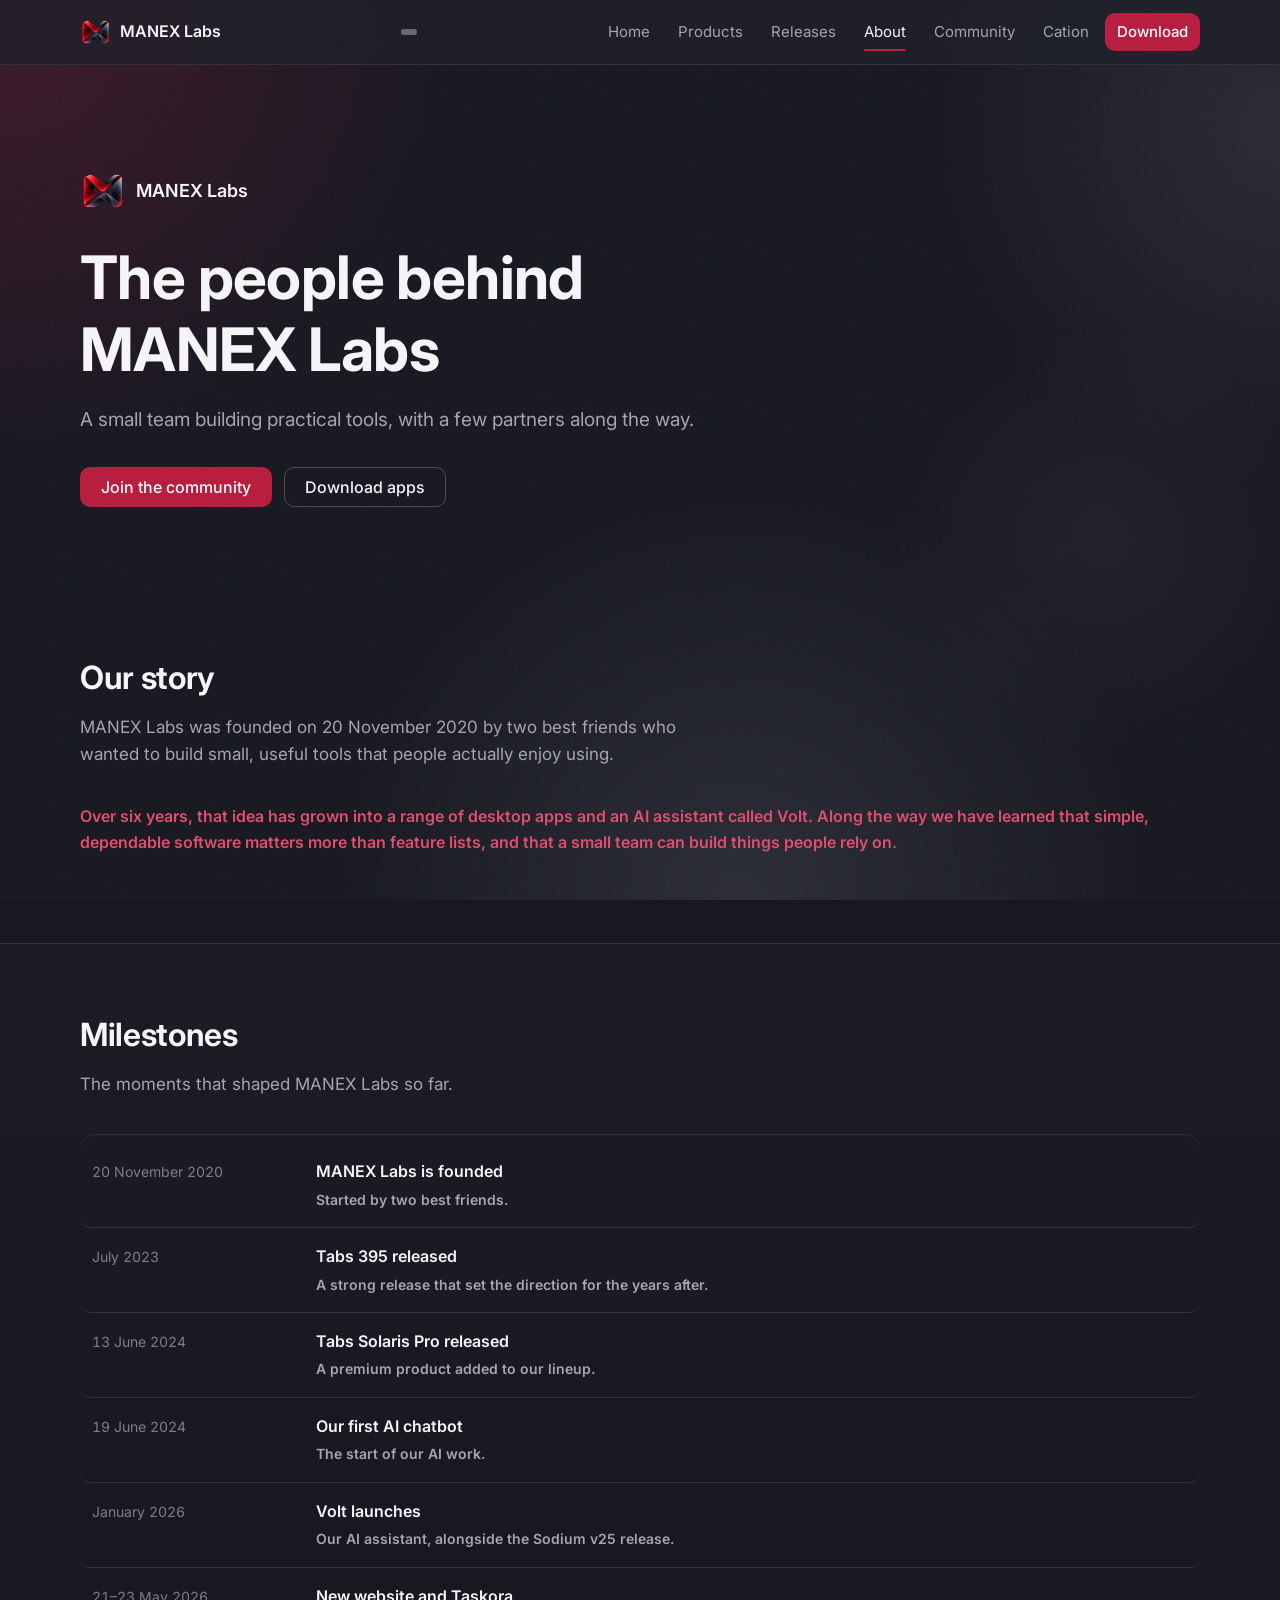
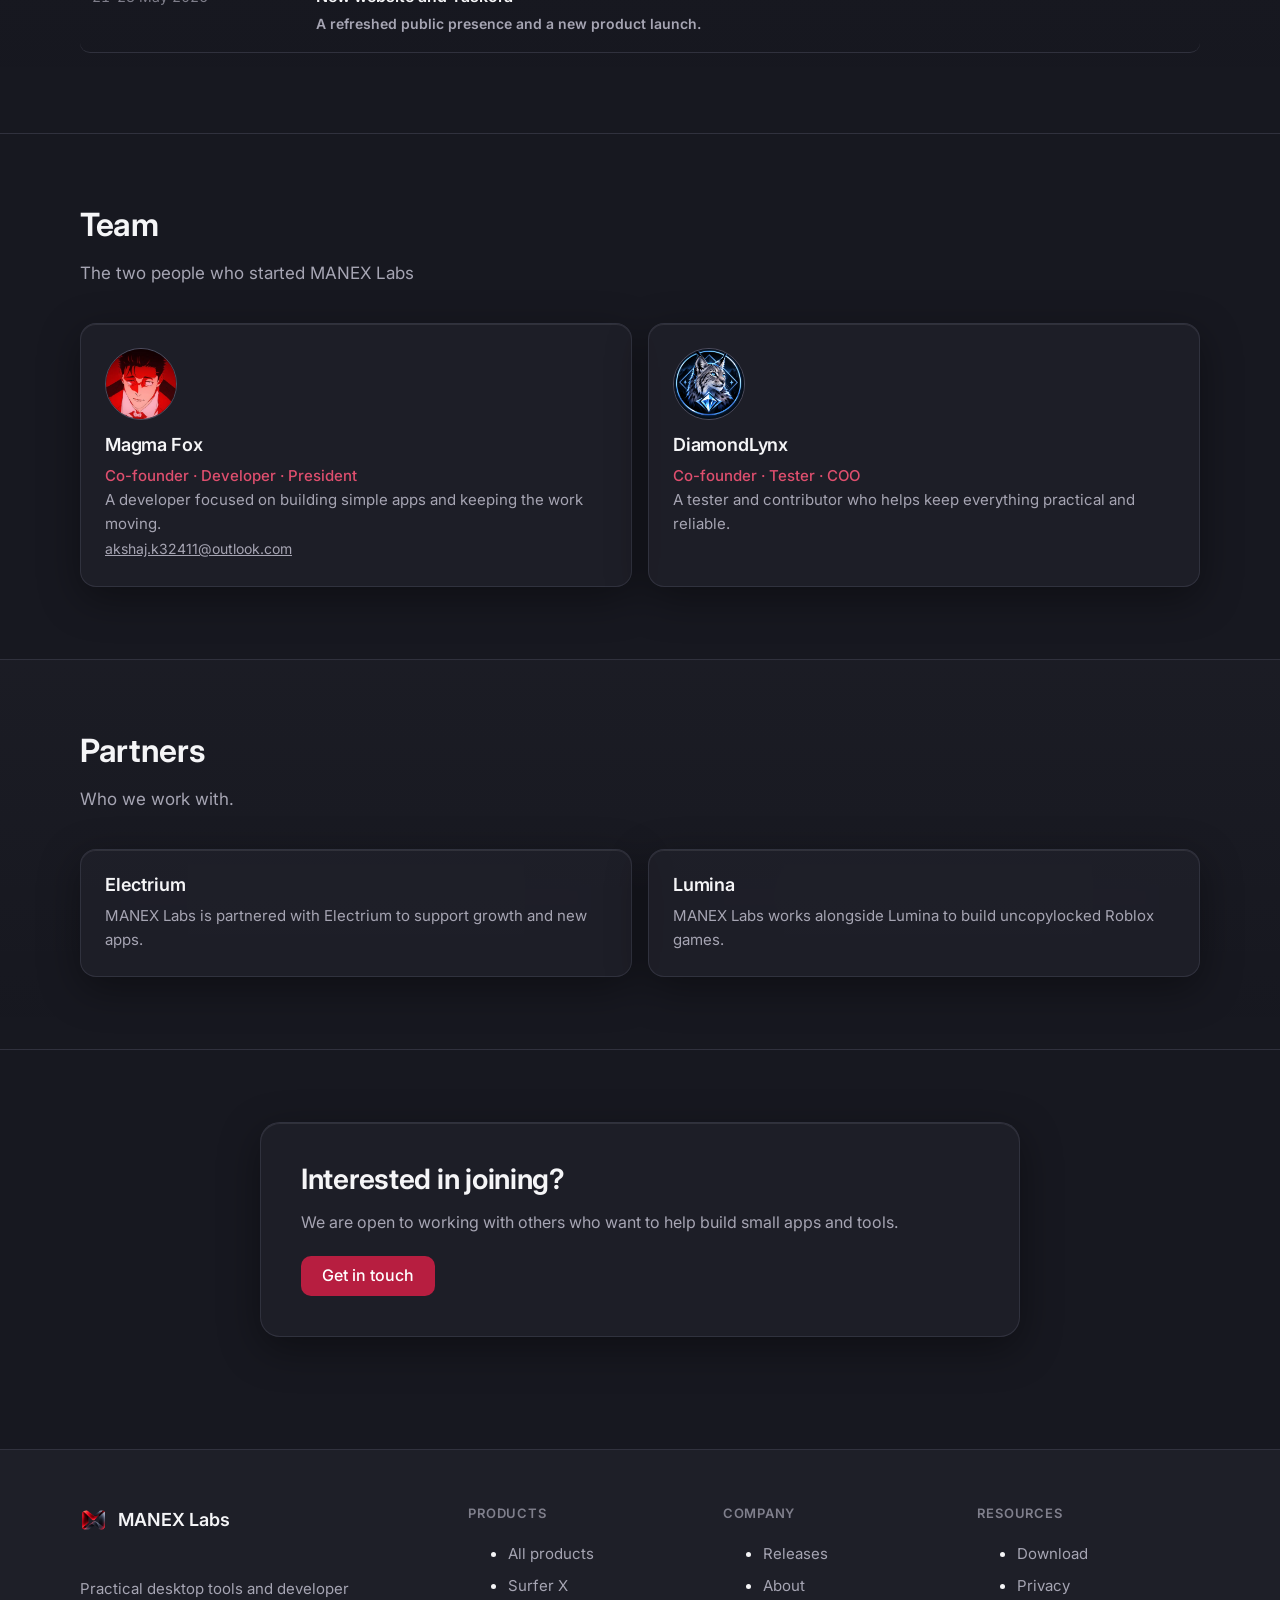
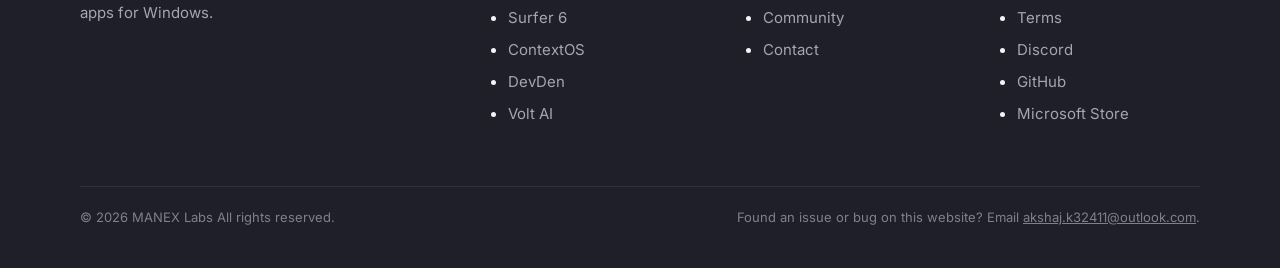
==== commit 5e418c0b: "Change references from MANEX Inc. to MANEX Labs" ====
--- a/about.html
+++ b/about.html
@@ -4,11 +4,11 @@
     <meta name="google-site-verification" content="mHJNDv8RBPXiSzrul7kGbyPWmKvSy2_yMdU9v67b-m4" />
     <meta charset="UTF-8">
     <meta name="viewport" content="width=device-width, initial-scale=1.0">
-    <title>About | MANEX Inc.</title>
-    <meta name="description" content="Learn about MANEX Inc., founded in 2020 by two friends, and the team building practical tools for Windows." />
+    <title>About | MANEX Labs</title>
+    <meta name="description" content="Learn about MANEX Labs, founded in 2020 by two friends, and the team building practical tools for Windows." />
     <meta name="theme-color" content="#0d0a0a" />
-    <meta property="og:title" content="About | MANEX Inc." />
-    <meta property="og:description" content="Learn about MANEX Inc., founded in 2020 by two friends, and the team building practical tools for Windows." />
+    <meta property="og:title" content="About | MANEX Labs" />
+    <meta property="og:description" content="Learn about MANEX Labs, founded in 2020 by two friends, and the team building practical tools for Windows." />
     <meta property="og:type" content="website" />
     <meta property="og:url" content="https://manextech.s.gy/about.html" />
     <link rel="canonical" href="https://manextech.s.gy/about.html" />
@@ -25,7 +25,7 @@
     {
       "@type": "Organization",
       "@id": "https://manextech.s.gy/#organization",
-      "name": "MANEX Inc.",
+      "name": "MANEX Labs",
       "url": "https://manextech.s.gy/",
       "logo": "https://manextech.s.gy/assets/logo.png",
       "foundingDate": "2020-11-20",
@@ -37,7 +37,7 @@
     {
       "@type": "AboutPage",
       "@id": "https://manextech.s.gy/about.html",
-      "name": "About MANEX Inc.",
+      "name": "About MANEX Labs",
       "about": {
         "@id": "https://manextech.s.gy/#organization"
       }
@@ -52,12 +52,14 @@
         <nav class="topbar">
             <div class="wrap">
                 <a class="nav-logo" href="index.html">
-                    <img src="assets/logo.png" alt="MANEX Inc. logo" />
-                    <span>MANEX Inc.</span>
+                    <img src="assets/logo.png" alt="MANEX Labs logo" />
+                    <span>MANEX Labs</span>
                 </a>
-                <ul class="nav-links">
+                                <button class="nav-toggle" type="button" aria-label="Open menu" aria-expanded="false" aria-controls="site-nav"><span></span><span></span></button>
+                <ul class="nav-links" id="site-nav">
                     <li><a class="nav-item" href="index.html">Home</a></li>
                     <li><a class="nav-item" href="products.html">Products</a></li>
+                    <li><a class="nav-item" href="releases.html">Releases</a></li>
                     <li><a class="nav-item active" href="about.html" aria-current="page">About</a></li>
                     <li><a class="nav-item" href="community.html">Community</a></li>
                     <li><a class="nav-item" href="cation.html">Cation</a></li>
@@ -72,9 +74,9 @@
             <div class="wrap">
                 <div class="hero-brand">
                     <img src="assets/logo.png" alt="" />
-                    <span>MANEX Inc.</span>
-                </div>
-                <h1>The people behind MANEX Inc.</h1>
+                    <span>MANEX Labs</span>
+                </div>
+                <h1>The people behind MANEX Labs</h1>
                 <p class="lede">A small team building practical tools, with a few partners along the way.</p>
                 <div class="hero-btns">
                     <a class="btn btn-primary" href="community.html">Join the community</a>
@@ -87,7 +89,7 @@
             <div class="wrap">
                 <div class="section-head">
                     <h2>Our story</h2>
-                    <p>MANEX Inc. was founded on 20 November 2020 by two best friends who wanted to build small, useful tools that people actually enjoy using.</p>
+                    <p>MANEX Labs was founded on 20 November 2020 by two best friends who wanted to build small, useful tools that people actually enjoy using.</p>
                 </div>
                 <p class="story-more">Over six years, that idea has grown into a range of desktop apps and an AI assistant called Volt. Along the way we have learned that simple, dependable software matters more than feature lists, and that a small team can build things people rely on.</p>
             </div>
@@ -97,10 +99,10 @@
             <div class="wrap">
                 <div class="section-head">
                     <h2>Milestones</h2>
-                    <p>The moments that shaped MANEX Inc. so far.</p>
+                    <p>The moments that shaped MANEX Labs so far.</p>
                 </div>
                 <ul class="timeline">
-                    <li><span class="when">20 November 2020</span><span class="what">MANEX Inc. is founded<span class="note">Started by two best friends.</span></span></li>
+                    <li><span class="when">20 November 2020</span><span class="what">MANEX Labs is founded<span class="note">Started by two best friends.</span></span></li>
                     <li><span class="when">July 2023</span><span class="what">Tabs 395 released<span class="note">A strong release that set the direction for the years after.</span></span></li>
                     <li><span class="when">13 June 2024</span><span class="what">Tabs Solaris Pro released<span class="note">A premium product added to our lineup.</span></span></li>
                     <li><span class="when">19 June 2024</span><span class="what">Our first AI chatbot<span class="note">The start of our AI work.</span></span></li>
@@ -114,7 +116,7 @@
             <div class="wrap">
                 <div class="section-head">
                     <h2>Team</h2>
-                    <p>The two people who started MANEX Inc.</p>
+                    <p>The two people who started MANEX Labs</p>
                 </div>
                 <div class="principles">
                     <div class="principle">
@@ -143,11 +145,11 @@
                 <div class="principles">
                     <div class="principle">
                         <h3>Electrium</h3>
-                        <p>MANEX Inc. is partnered with Electrium to support growth and new apps.</p>
+                        <p>MANEX Labs is partnered with Electrium to support growth and new apps.</p>
                     </div>
                     <div class="principle">
                         <h3>Lumina</h3>
-                        <p>MANEX Inc. works alongside Lumina to build uncopylocked Roblox games.</p>
+                        <p>MANEX Labs works alongside Lumina to build uncopylocked Roblox games.</p>
                     </div>
                 </div>
             </div>
@@ -168,7 +170,7 @@
         <div class="wrap">
             <div class="footer-top">
                 <div class="footer-brand">
-                    <div class="hero-brand"><img src="assets/logo.png" alt="" style="width:26px;height:26px;" /><span>MANEX Inc.</span></div>
+                    <div class="hero-brand"><img src="assets/logo.png" alt="" style="width:26px;height:26px;" /><span>MANEX Labs</span></div>
                     <p>Practical desktop tools and developer apps for Windows.</p>
                 </div>
                 <div class="footer-col">
@@ -185,6 +187,7 @@
                 <div class="footer-col">
                     <h4>Company</h4>
                     <ul>
+                        <li><a href="releases.html">Releases</a></li>
                         <li><a href="about.html">About</a></li>
                         <li><a href="community.html">Community</a></li>
                         <li><a href="mailto:akshaj.k32411@outlook.com">Contact</a></li>
@@ -194,6 +197,8 @@
                     <h4>Resources</h4>
                     <ul>
                         <li><a href="download.html">Download</a></li>
+                        <li><a href="privacy.html">Privacy</a></li>
+                        <li><a href="terms.html">Terms</a></li>
                         <li><a href="https://discord.gg/GRSvEkccnQ" target="_blank" rel="noopener">Discord</a></li>
                         <li><a href="https://github.com/MANEX-Inc" target="_blank" rel="noopener">GitHub</a></li>
                         <li><a href="https://apps.microsoft.com/search/publisher?name=MANEX-Inc." target="_blank" rel="noopener">Microsoft Store</a></li>
@@ -201,7 +206,7 @@
                 </div>
             </div>
             <div class="footer-bottom">
-                <p>© 2026 MANEX Inc. All rights reserved.</p>
+                <p>© 2026 MANEX Labs All rights reserved.</p>
                 <p>Found an issue or bug on this website? Email <a href="mailto:akshaj.k32411@outlook.com">akshaj.k32411@outlook.com</a>.</p>
             </div>
         </div>
--- a/assets/styles.css
+++ b/assets/styles.css
@@ -544,27 +544,7 @@
   from { opacity: 0; }
   to   { opacity: 1; }
 }
-@supports (animation-timeline: view()) {
-  .principle, .app, .step, .grid .card, .timeline li, .faq details,
-  .showcase-visual, .product-shot, .cta-banner, .anniv-panel, .volt,
-  .section-head, .showcase-text, .card, .discord-embed {
-    animation: reveal cubic-bezier(.16, 1, .3, 1) backwards;
-    animation-timeline: view();
-    animation-range: entry 0% cover 40%;
-  }
-  .section-head, .showcase-text, .anniv-panel, .cta-banner, .volt {
-    animation-name: reveal-soft;
-  }
-  .grid .card:nth-child(3n+2) { animation-range: entry 4% cover 36%; }
-  .grid .card:nth-child(3n)   { animation-range: entry 8% cover 40%; }
-  .principles .principle:nth-child(2) { animation-range: entry 4% cover 36%; }
-  .principles .principle:nth-child(3) { animation-range: entry 8% cover 40%; }
-  .principles .principle:nth-child(4) { animation-range: entry 12% cover 44%; }
-  .apps .app:nth-child(2) { animation-range: entry 4% cover 36%; }
-  .apps .app:nth-child(3) { animation-range: entry 8% cover 40%; }
-  .timeline li:nth-child(n+2) { animation-range: entry 0% cover 28%; }
-  .faq details:nth-child(n+2) { animation-range: entry 0% cover 28%; }
-}
+
 
 /* ---------- Polish and more motion ---------- */
 
@@ -576,17 +556,8 @@
 @keyframes page-in { from { opacity: 0; } to { opacity: 1; } }
 body { animation: page-in .6s var(--ease) both; }
 
-/* Headline: a slow platinum shimmer moves through the text */
-@keyframes text-sheen {
-  0%   { background-position: 120% 0; }
-  100% { background-position: -20% 0; }
-}
 .hero h1 {
-  background-image: linear-gradient(100deg, var(--text-main) 0%, var(--text-main) 42%, #ffffff 50%, var(--text-main) 58%, var(--text-main) 100%);
-  background-size: 260% 100%;
-  -webkit-background-clip: text; background-clip: text;
-  -webkit-text-fill-color: transparent;
-  animation: rise var(--dur-slow) var(--ease) .08s both, text-sheen 9s ease-in-out 1.2s infinite;
+  animation: rise var(--dur-slow) var(--ease) .08s both;
 }
 
 
@@ -613,31 +584,10 @@
 .btn-outline:hover { border-color: var(--titanium-hover); color: #ffffff; }
 
 /* Footer top edge gently brightens */
-footer { position: relative; }
-footer::before {
-  content: ""; position: absolute; left: 0; right: 0; top: -1px; height: 1px; pointer-events: none;
-  background: linear-gradient(90deg, transparent, var(--titanium), transparent);
-  background-size: 200% 100%;
-  animation: edge-sweep 8s linear infinite;
-}
-@keyframes edge-sweep {
-  from { background-position: 100% 0; }
-  to   { background-position: -100% 0; }
-}
 
 
 /* Side fly-ins for the showcase rows (scroll-linked, supported browsers only) */
-@supports (animation-timeline: view()) {
-  .showcase-text { animation: fly-left cubic-bezier(.16, 1, .3, 1) backwards; animation-timeline: view(); animation-range: entry 0% cover 40%; }
-  .showcase-visual { animation: fly-right cubic-bezier(.16, 1, .3, 1) backwards; animation-timeline: view(); animation-range: entry 0% cover 40%; }
-  .showcase.reverse .showcase-text { animation-name: fly-right; }
-  .showcase.reverse .showcase-visual { animation-name: fly-left; }
-  .anniv-panel {
-    animation: reveal cubic-bezier(.16, 1, .3, 1) backwards, panel-drift 14s ease-in-out infinite;
-    animation-timeline: view(), auto;
-    animation-range: entry 0% cover 40%, normal;
-  }
-}
+
 
 /* ---------- Reduced motion: no movement, instant state changes ---------- */
 @media (prefers-reduced-motion: reduce) {
@@ -648,3 +598,43 @@
   .principle:hover, .app:hover, .showcase-visual:hover, .grid .card:hover,
   .btn:hover, .footer-col a:hover, .step:hover { transform: none !important; }
 }
+
+/* ---------- Scroll fly-in (driven by assets/site.js) ---------- */
+.js .reveal {
+  opacity: 0; transform: translate3d(0, 56px, 0); filter: blur(6px);
+  transition: opacity .9s var(--ease), transform 1.1s cubic-bezier(.16, 1, .3, 1), filter .9s var(--ease);
+}
+.js .reveal-left {
+  opacity: 0; transform: translate3d(-120px, 0, 0); filter: blur(6px);
+  transition: opacity .9s var(--ease), transform 1.1s cubic-bezier(.16, 1, .3, 1), filter .9s var(--ease);
+}
+.js .reveal-right {
+  opacity: 0; transform: translate3d(120px, 0, 0); filter: blur(6px);
+  transition: opacity .9s var(--ease), transform 1.1s cubic-bezier(.16, 1, .3, 1), filter .9s var(--ease);
+}
+.js .reveal.in, .js .reveal-left.in, .js .reveal-right.in {
+  opacity: 1; transform: none; filter: none;
+}
+
+/* ---------- Next-page hint and page veil ---------- */
+.page-veil {
+  position: fixed; inset: 0; z-index: 90; pointer-events: none;
+  background: var(--midnight); opacity: 0;
+  transition: opacity .35s var(--ease);
+}
+.page-veil.on { opacity: 1; pointer-events: auto; }
+.next-hint {
+  position: fixed; left: 50%; bottom: 24px; z-index: 80; overflow: hidden;
+  min-width: 200px; padding: 10px 18px; border-radius: 999px; text-align: center;
+  background: var(--glass-strong); border: 1px solid var(--line);
+  backdrop-filter: blur(30px) saturate(130%); -webkit-backdrop-filter: blur(30px) saturate(130%);
+  box-shadow: var(--shadow); color: var(--text); font-size: 14px; font-weight: 500;
+  opacity: 0; pointer-events: none;
+  transform: translate(-50%, 16px);
+  transition: opacity .25s var(--ease), transform .35s var(--ease);
+}
+.next-hint.show { opacity: 1; transform: translate(-50%, 0); }
+.next-hint::after {
+  content: ""; position: absolute; left: 0; bottom: 0; height: 2px;
+  width: calc(var(--p, 0) * 100%); background: var(--crimson);
+}
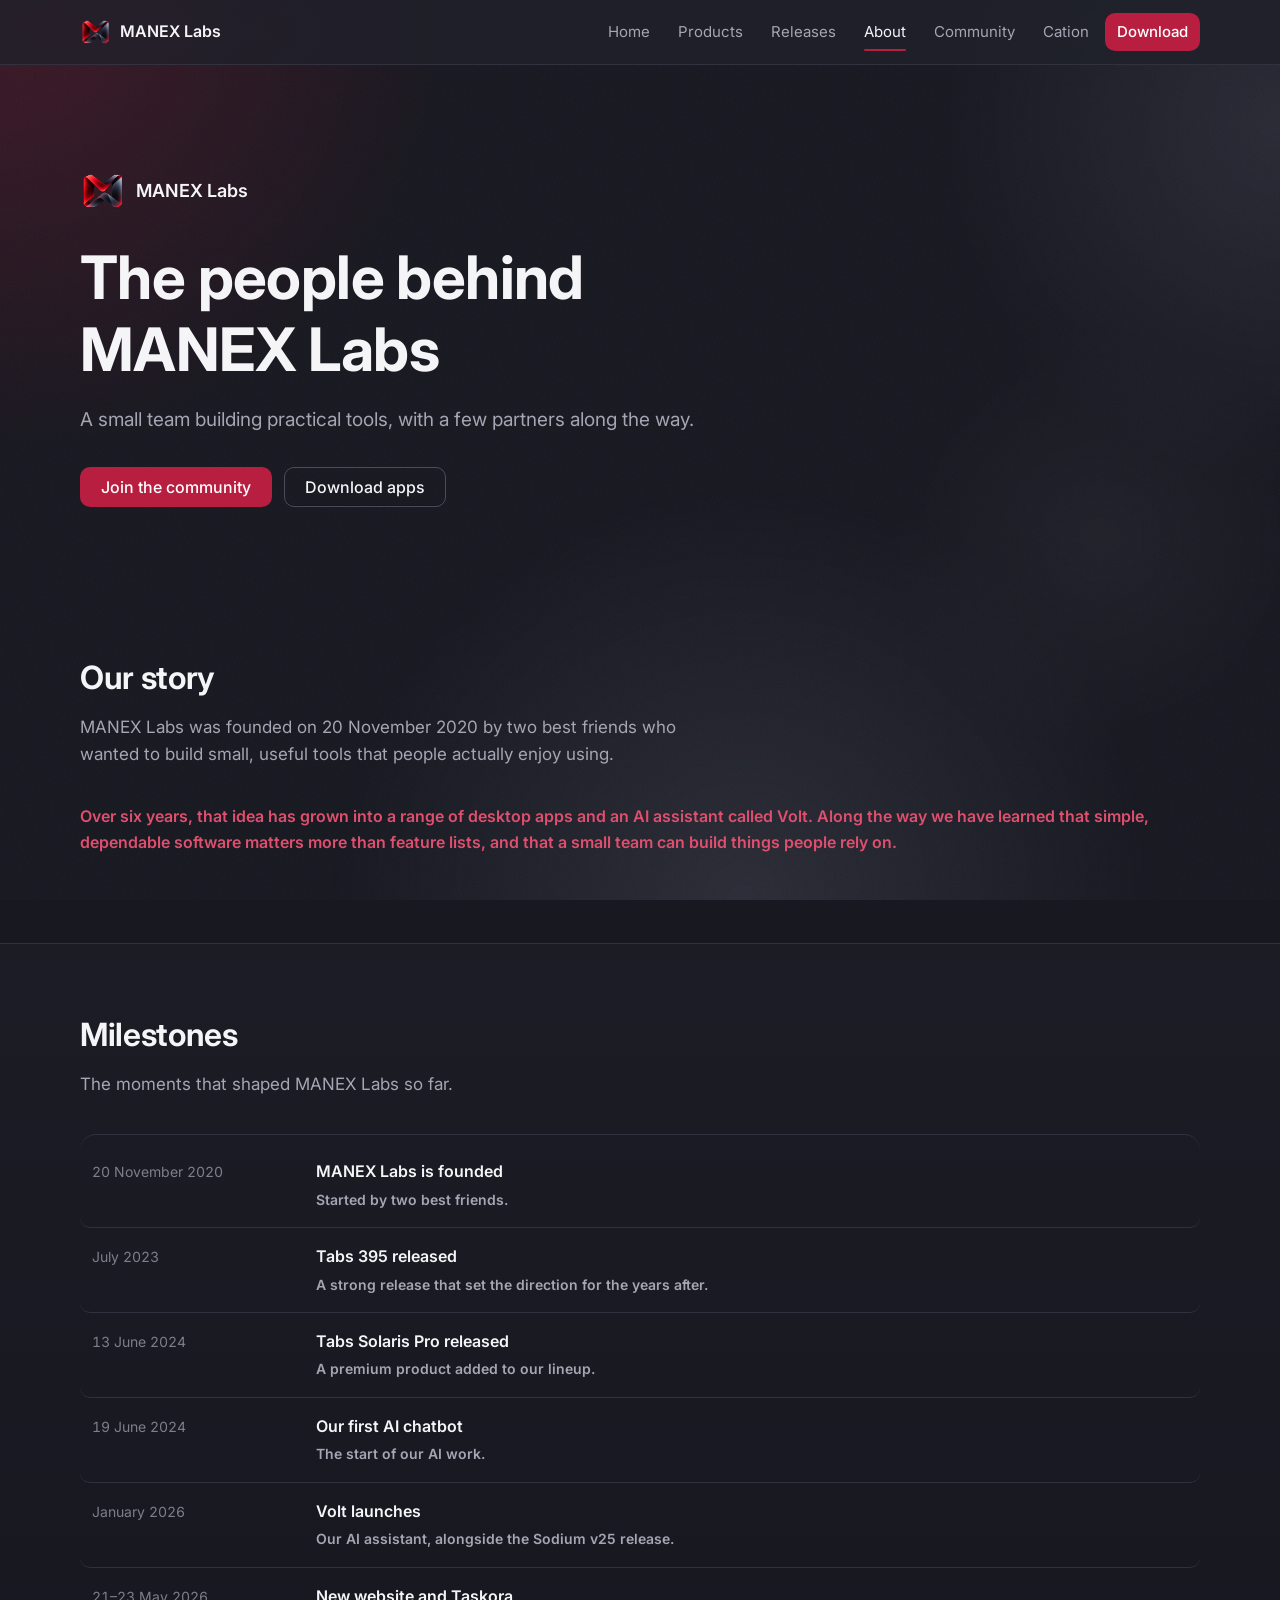
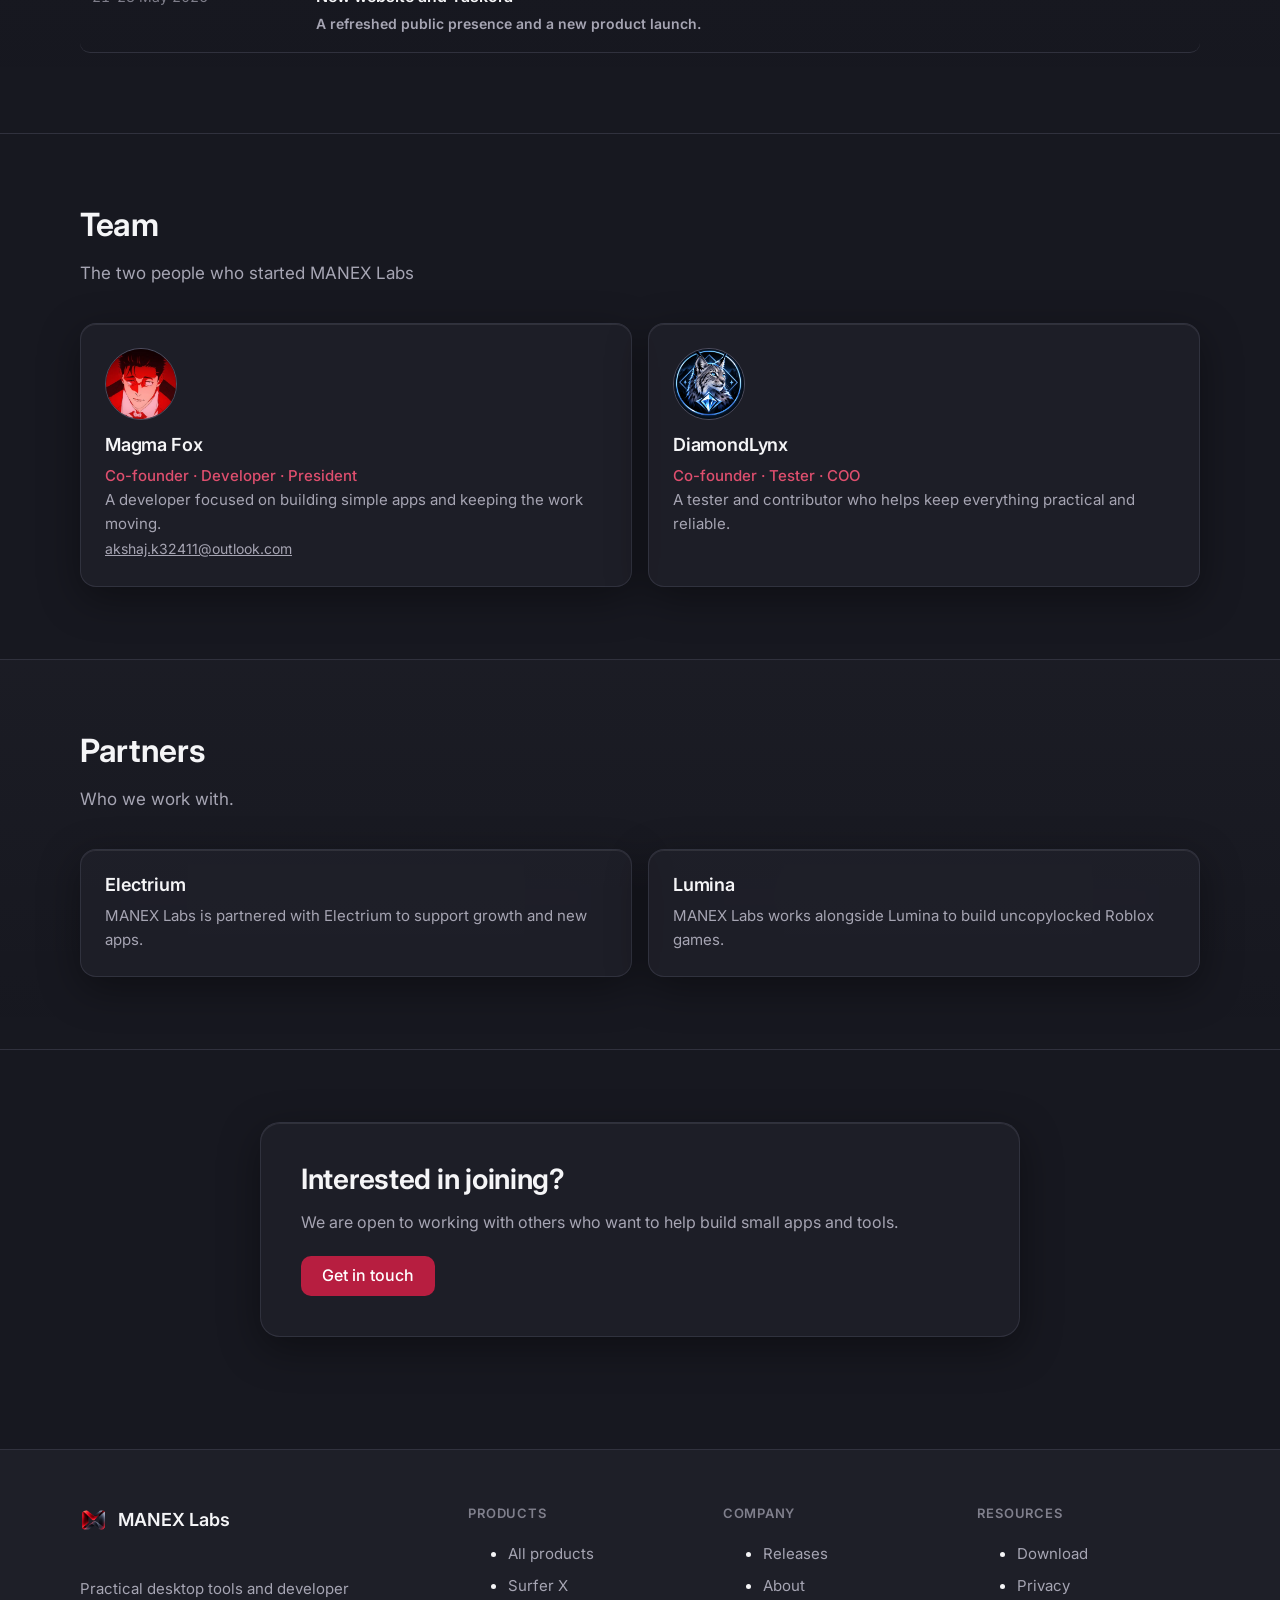
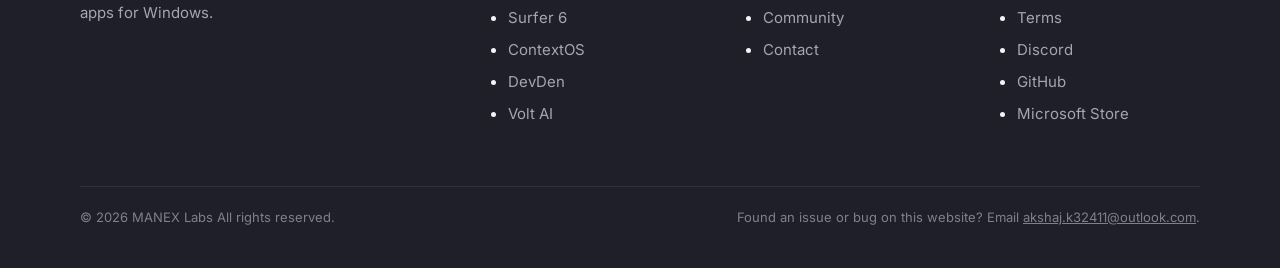
==== commit d12db46f: "Add versioning to CSS and JS file links Updated stylesheet and script links to include versioning." ====
--- a/about.html
+++ b/about.html
@@ -45,7 +45,7 @@
   ]
 }
     </script>
-    <link rel="stylesheet" href="assets/styles.css">
+    <link rel="stylesheet" href="assets/styles.css?v=3">
 </head>
 <body>
     <header>
@@ -211,6 +211,6 @@
             </div>
         </div>
     </footer>
-    <script src="assets/site.js" defer></script>
+    <script src="assets/site.js?v=3" defer></script>
 </body>
 </html>
--- a/assets/styles.css
+++ b/assets/styles.css
@@ -589,6 +589,69 @@
 /* Side fly-ins for the showcase rows (scroll-linked, supported browsers only) */
 
 
+/* ---------- Mobile menu and draft notice ---------- */
+.nav-toggle {
+  display: none; align-items: center; justify-content: center; flex-direction: column; gap: 5px;
+  width: 40px; height: 40px; padding: 0; border-radius: 10px; cursor: pointer;
+  background: var(--fill); border: 1px solid var(--line);
+  transition: background var(--dur-fast) var(--ease), border-color var(--dur-fast) var(--ease);
+}
+.nav-toggle:hover { background: var(--fill-hover); border-color: var(--line-strong); }
+.nav-toggle span {
+  display: block; width: 16px; height: 2px; border-radius: 2px; background: var(--text);
+  transition: transform .3s var(--ease), opacity .2s var(--ease);
+}
+.nav-toggle[aria-expanded="true"] span:nth-child(1) { transform: translateY(3.5px) rotate(45deg); }
+.nav-toggle[aria-expanded="true"] span:nth-child(2) { transform: translateY(-3.5px) rotate(-45deg); }
+
+@media (max-width: 860px) {
+  .nav-toggle { display: inline-flex; }
+  .topbar .wrap { position: relative; }
+  .nav-links {
+    display: none; position: absolute; top: calc(100% + 8px); right: 0; left: auto;
+    flex-direction: column; align-items: stretch; gap: 2px; min-width: 220px;
+    margin: 0; padding: 8px; border-radius: 16px;
+    background: rgba(32, 33, 42, .97); border: 1px solid var(--line);
+    box-shadow: var(--shadow);
+    backdrop-filter: blur(40px) saturate(140%); -webkit-backdrop-filter: blur(40px) saturate(140%);
+  }
+  .nav-links.open { display: flex; animation: rise .35s var(--ease) both; }
+  .nav-links li { list-style: none; }
+  .nav-item { display: block; padding: 12px 14px; font-size: 15px; }
+  .nav-item.active::after { left: 14px; right: 14px; }
+  .nav-item.nav-cta { text-align: center; }
+}
+
+.draft-note {
+  margin-top: 16px; padding: 12px 16px; border-radius: 10px;
+  border: 1px dashed var(--crimson-text); background: var(--crimson-soft);
+  color: var(--text-2); font-size: 14px;
+}
+
+/* ---------- Home banner ---------- */
+.hero-banner { position: relative; overflow: hidden; isolation: isolate; }
+.hero-bg {
+  position: absolute; inset: 0; z-index: -1; pointer-events: none;
+  background-image:
+    linear-gradient(180deg, rgba(23, 24, 32, .45) 0%, rgba(23, 24, 32, .8) 60%, var(--midnight) 100%),
+    linear-gradient(90deg, rgba(23, 24, 32, .75) 0%, rgba(23, 24, 32, .25) 100%),
+    url("banner.png");
+  background-size: cover, cover, cover;
+  background-position: center, center, center 30%;
+  background-repeat: no-repeat;
+  filter: saturate(.85);
+}
+.hero-banner .wrap { position: relative; }
+@media (max-width: 680px) {
+  .hero-bg { background-image:
+    linear-gradient(180deg, rgba(23, 24, 32, .6) 0%, rgba(23, 24, 32, .9) 70%, var(--midnight) 100%),
+    url("banner.png"); background-size: cover, cover; background-position: center, center 30%; }
+}
+
+/* ---------- Lists inside cards ---------- */
+.card ul { margin: 12px 0; padding-left: 18px; color: var(--text-2); font-size: 15px; }
+.card li { margin-bottom: 6px; }
+
 /* ---------- Reduced motion: no movement, instant state changes ---------- */
 @media (prefers-reduced-motion: reduce) {
   *, *::before, *::after {
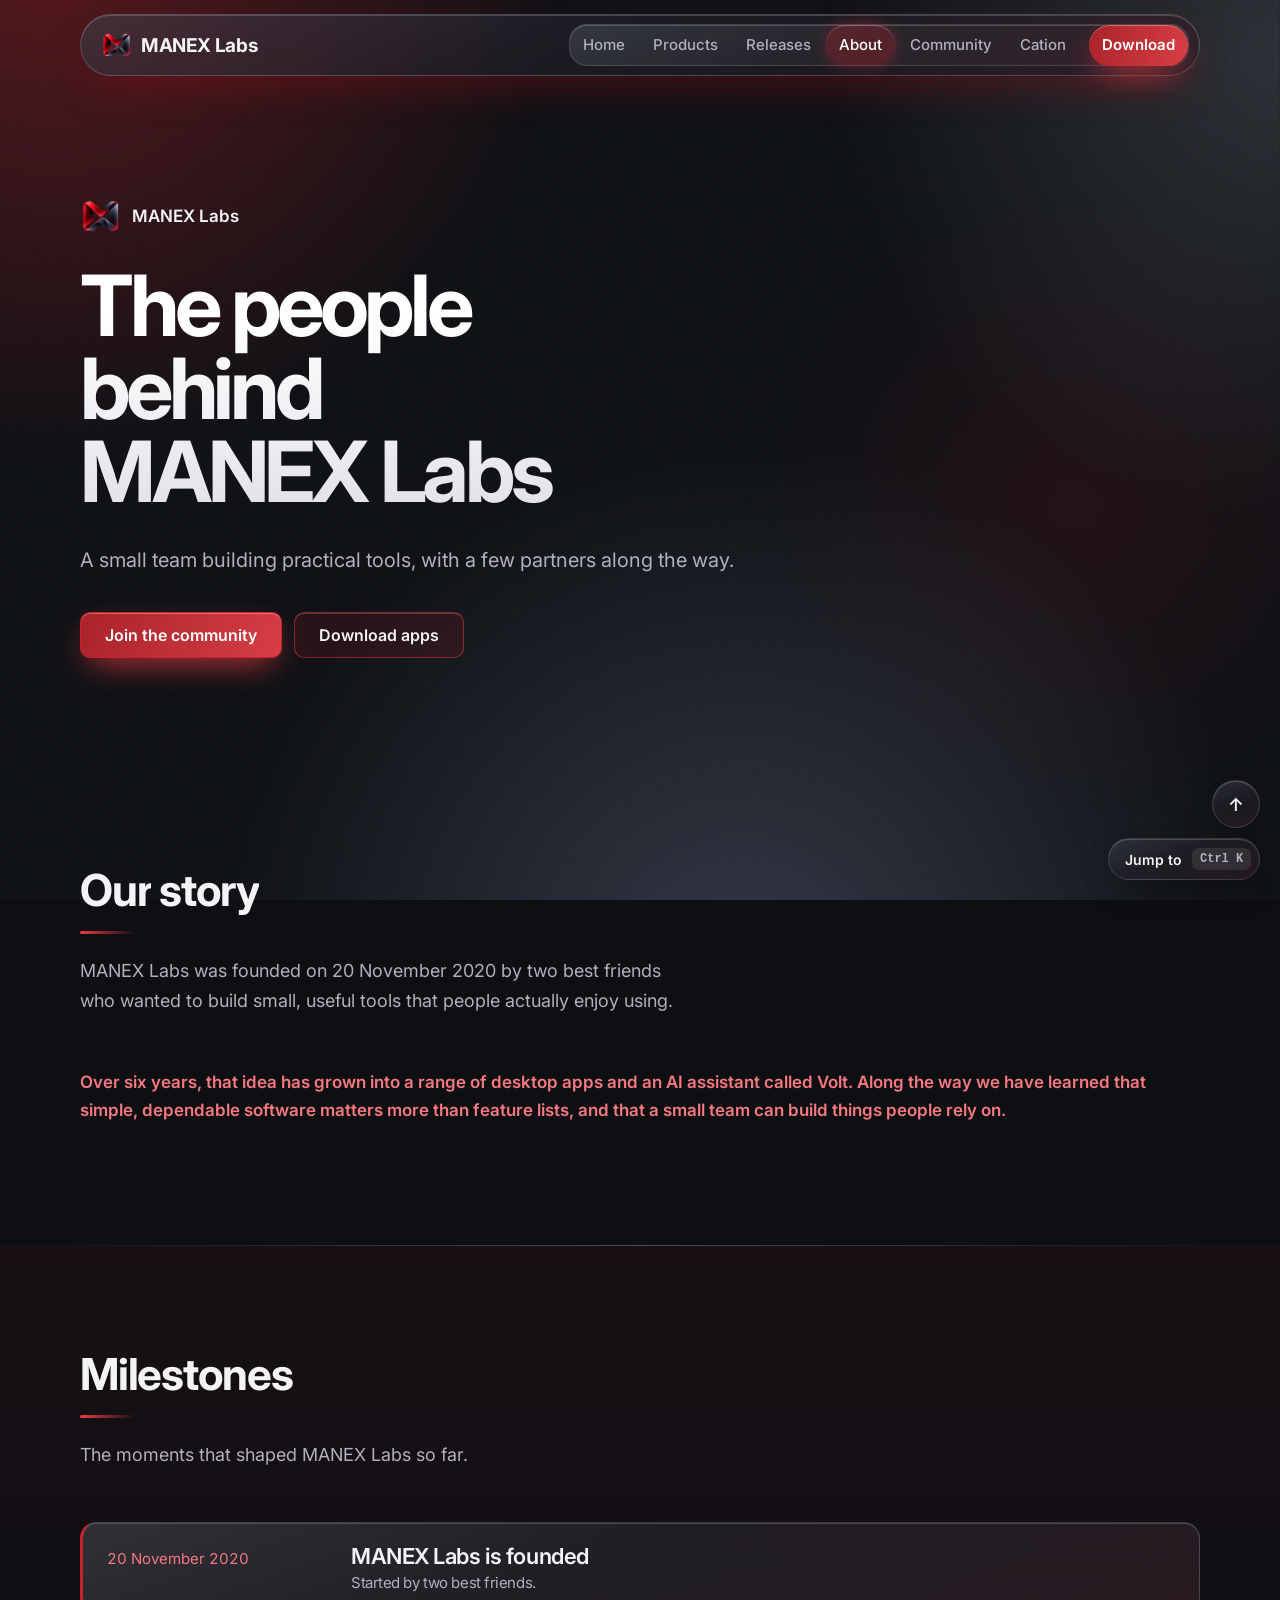
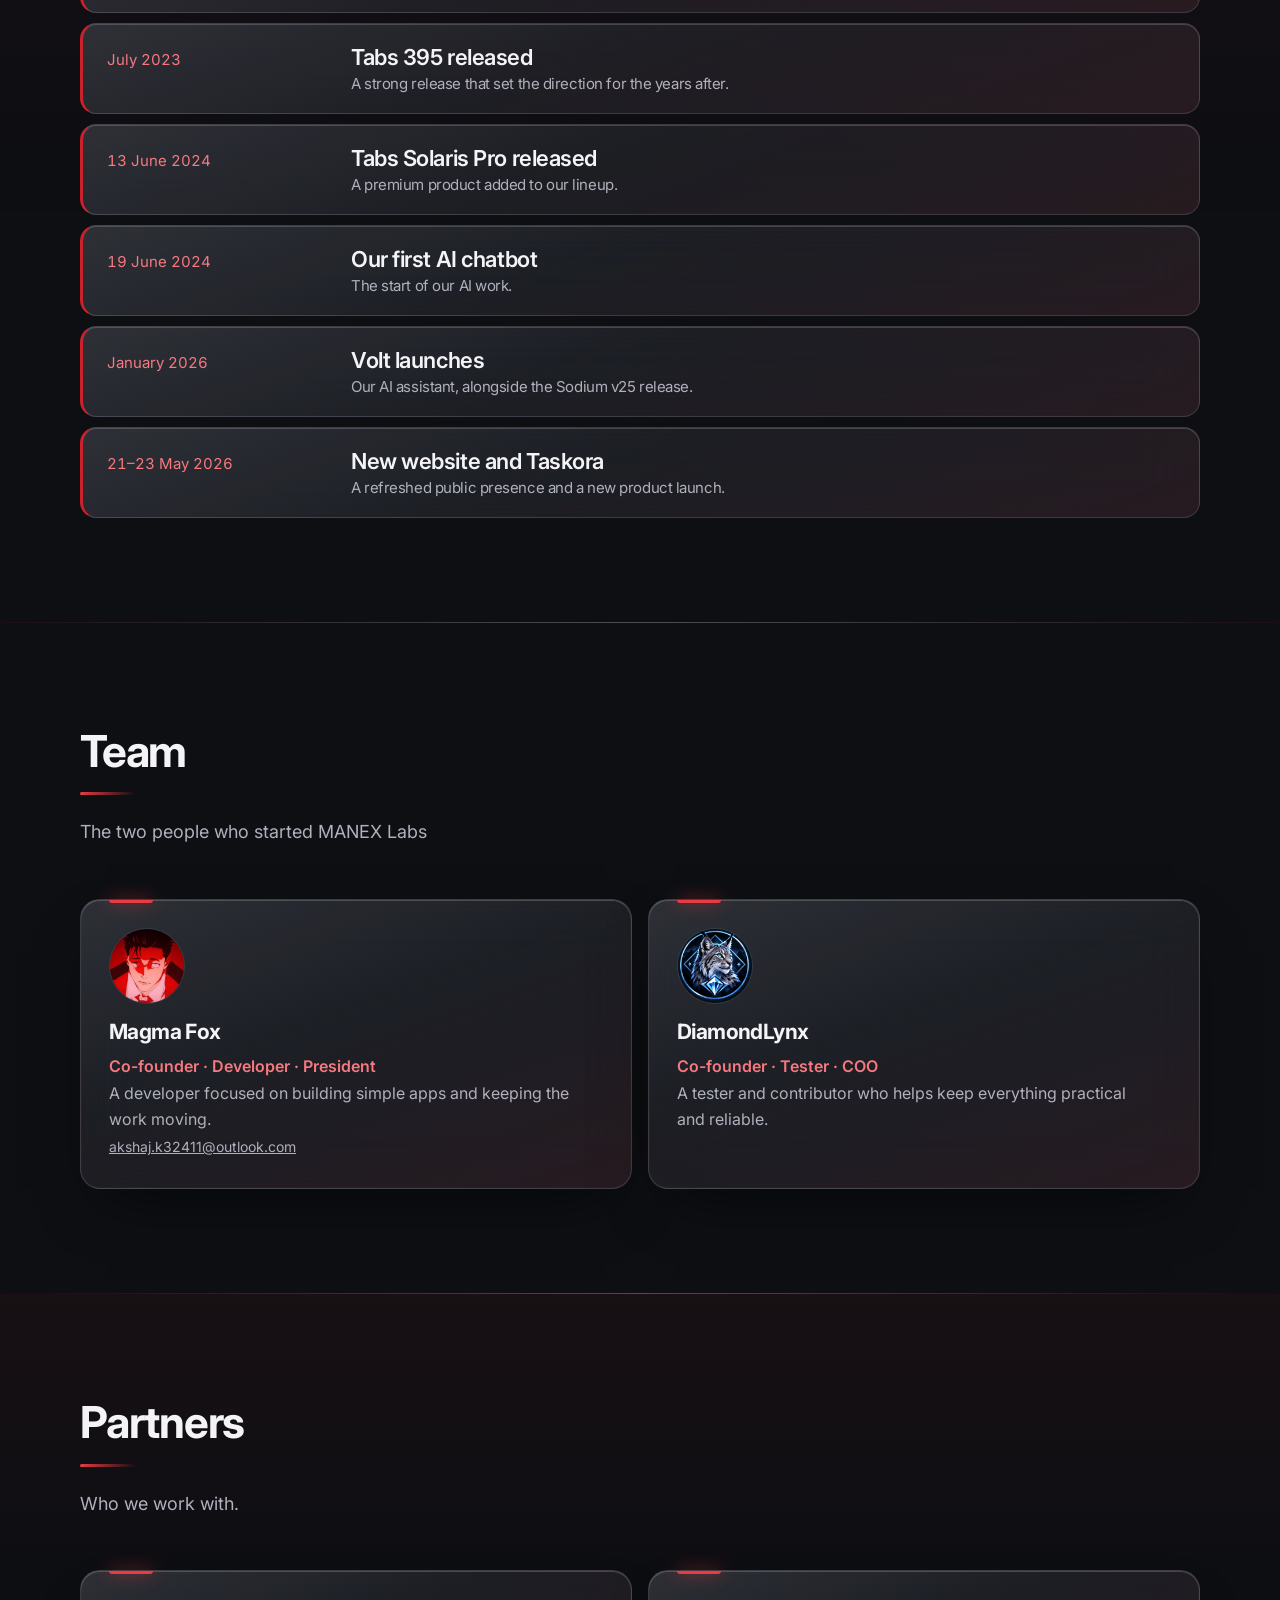
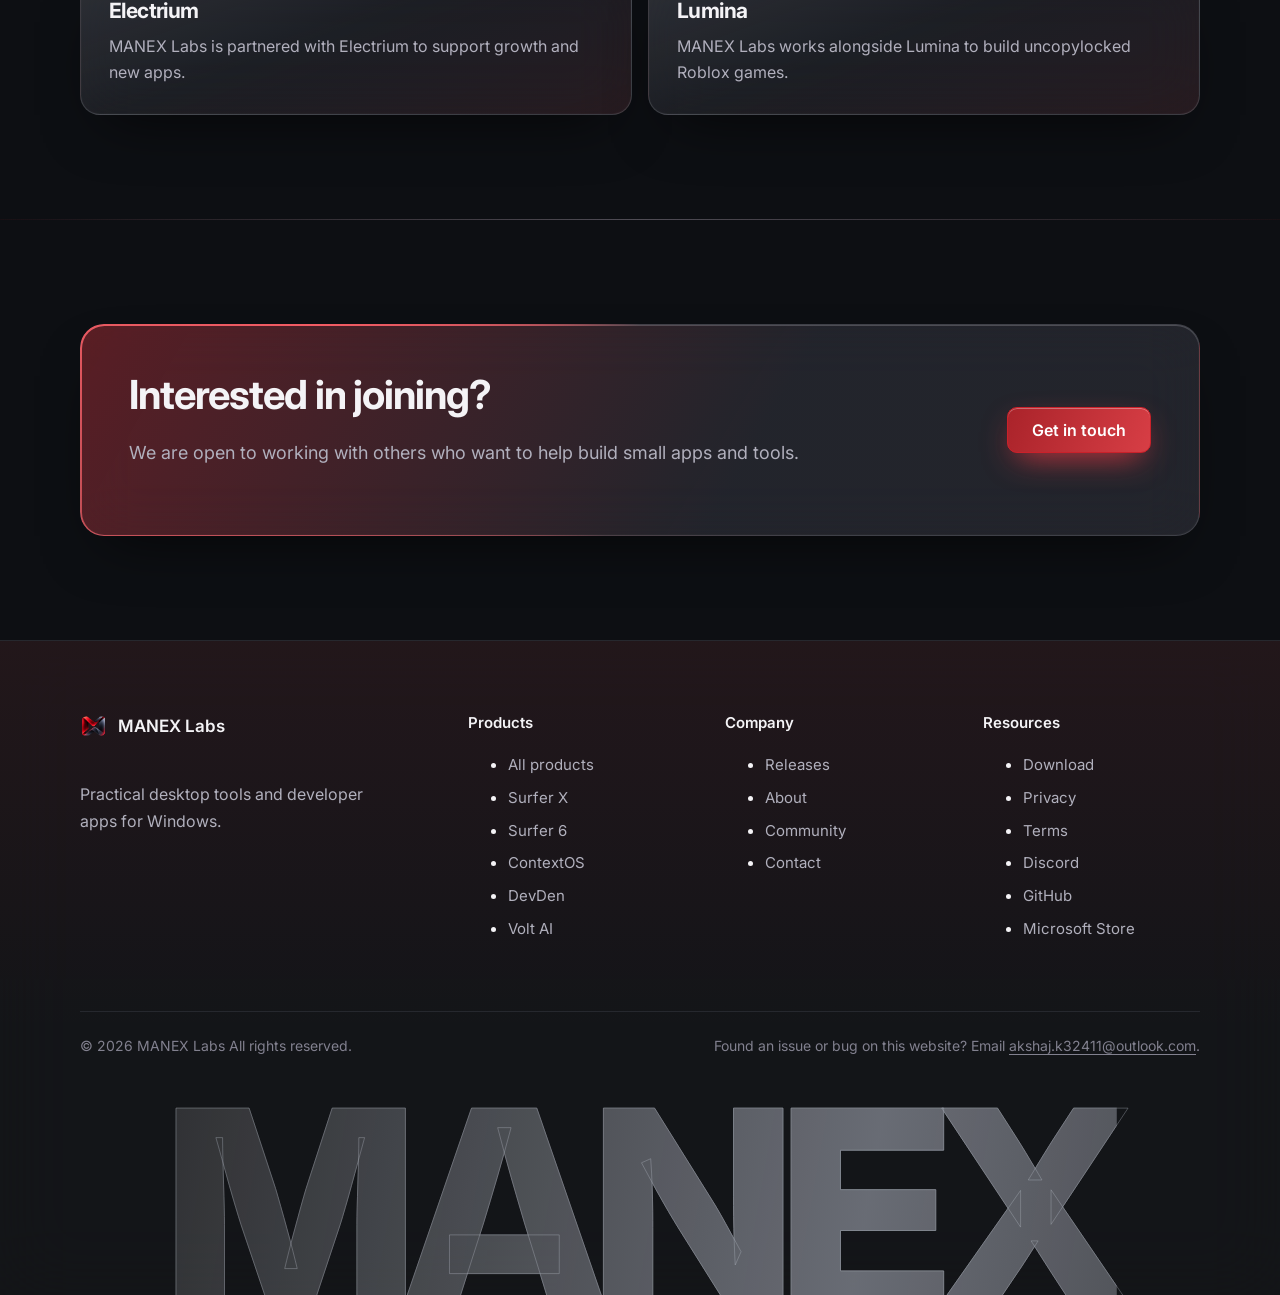
==== commit a0d2af2f: "Update theme color and stylesheet version in about.html" ====
--- a/about.html
+++ b/about.html
@@ -6,7 +6,7 @@
     <meta name="viewport" content="width=device-width, initial-scale=1.0">
     <title>About | MANEX Labs</title>
     <meta name="description" content="Learn about MANEX Labs, founded in 2020 by two friends, and the team building practical tools for Windows." />
-    <meta name="theme-color" content="#0d0a0a" />
+    <meta name="theme-color" content="#0b0b0c" />
     <meta property="og:title" content="About | MANEX Labs" />
     <meta property="og:description" content="Learn about MANEX Labs, founded in 2020 by two friends, and the team building practical tools for Windows." />
     <meta property="og:type" content="website" />
@@ -17,7 +17,7 @@
     <link rel="apple-touch-icon" href="assets/logo.png">
     <link rel="preconnect" href="https://fonts.googleapis.com">
     <link rel="preconnect" href="https://fonts.gstatic.com" crossorigin>
-    <link href="https://fonts.googleapis.com/css2?family=Inter:wght@400;500;600;700&display=swap" rel="stylesheet"/>
+    <link href="https://fonts.googleapis.com/css2?family=Inter:wght@400;500;600;700;800&display=swap" rel="stylesheet"/>
     <script type="application/ld+json">
 {
   "@context": "https://schema.org",
@@ -45,17 +45,18 @@
   ]
 }
     </script>
-    <link rel="stylesheet" href="assets/styles.css?v=3">
+    <link rel="stylesheet" href="assets/styles.css?v=11">
 </head>
 <body>
     <header>
+        <input type="checkbox" id="nav-check" class="nav-check" aria-hidden="true" />
         <nav class="topbar">
             <div class="wrap">
                 <a class="nav-logo" href="index.html">
                     <img src="assets/logo.png" alt="MANEX Labs logo" />
                     <span>MANEX Labs</span>
                 </a>
-                                <button class="nav-toggle" type="button" aria-label="Open menu" aria-expanded="false" aria-controls="site-nav"><span></span><span></span></button>
+                                <label class="nav-toggle" for="nav-check" aria-label="Open menu"><span></span><span></span></label>
                 <ul class="nav-links" id="site-nav">
                     <li><a class="nav-item" href="index.html">Home</a></li>
                     <li><a class="nav-item" href="products.html">Products</a></li>
@@ -211,6 +212,6 @@
             </div>
         </div>
     </footer>
-    <script src="assets/site.js?v=3" defer></script>
+    <script src="assets/site.js?v=10" defer></script>
 </body>
 </html>
--- a/assets/styles.css
+++ b/assets/styles.css
@@ -1,703 +1,847 @@
-/* MANEX Inc. · shared stylesheet
-   Palette: Graphite, Platinum, Crimson.
-   Windows 11 mica: a graphite wallpaper with crimson light behind translucent acrylic panes. */
-
-:root {
-  color-scheme: dark;
-
-  /* Midnight Titanium */
-  --midnight: #171820;        /* primary background */
-  --midnight-2: #20212A;      /* secondary background */
-  --card: #22232D;            /* card background */
-  --border: #343541;          /* borders */
-  --titanium: #77758F;        /* titanium accent */
-  --titanium-hover: #9693B0;  /* hover accent */
-  --platinum: #D8D6E2;        /* platinum */
-  --text-main: #F5F5F7;       /* main text */
-  --text-sec: #A6A5B3;        /* secondary text */
-
-  /* Brand crimson (logo) */
-  --crimson: #B71E40;
-  --crimson-hover: #CC2A4C;
-  --crimson-text: #DF4F6E;    /* crimson lightened for small text on dark backgrounds */
-  --crimson-soft: rgba(183, 30, 64, .16);
-  --crimson-glow: rgba(183, 30, 64, .35);
-
-  --base: var(--midnight);
-  --text: var(--text-main);
-  --text-2: var(--text-sec);
-  --text-3: rgba(166, 165, 179, .72);
-  --accent: var(--crimson);
-  --accent-hover: var(--crimson-hover);
-  --accent-ink: #ffffff;
-  --accent-soft: var(--crimson-soft);
-  --glass: rgba(34, 35, 45, .62);
-  --glass-strong: rgba(32, 33, 42, .86);
-  --fill: rgba(216, 214, 226, .05);
-  --fill-hover: rgba(216, 214, 226, .1);
-  --line: rgba(52, 53, 65, .9);
-  --line-strong: rgba(119, 117, 143, .55);
-  --edge-hi: rgba(216, 214, 226, .1);
-  --shadow: 0 12px 40px rgba(0, 0, 0, .38);
-  --shadow-hover: 0 18px 50px rgba(0, 0, 0, .45), 0 0 0 1px rgba(150, 147, 176, .22);
-  --mica-1: rgba(183, 30, 64, .26);
-  --mica-2: rgba(119, 117, 143, .2);
-  --mica-3: rgba(52, 53, 65, .7);
-  --mica-4: rgba(216, 214, 226, .05);
-
-  --font: "Inter", "Segoe UI Variable Text", "Segoe UI", system-ui, -apple-system, sans-serif;
-  --display: "Inter", "Segoe UI Variable Display", "Segoe UI", system-ui, -apple-system, sans-serif;
-  --mono: "Cascadia Mono", "Cascadia Code", Consolas, ui-monospace, monospace;
-
-  --ease: cubic-bezier(.2, .7, .2, 1);
-  --dur-fast: .16s;
-  --dur: .28s;
-  --dur-slow: .6s;
-}
-
-*, *::before, *::after { box-sizing: border-box; }
-[hidden] { display: none !important; }
-html { scroll-behavior: smooth; }
-
-body {
-  margin: 0;
-  min-height: 100vh;
-  font: 16px/1.6 var(--font);
-  color: var(--text);
-  background: var(--base);
-  -webkit-font-smoothing: antialiased;
-  overflow-x: hidden;
-}
-
-/* Mica wallpaper, fixed behind everything */
-body::before {
-  content: "";
-  position: fixed; inset: 0; z-index: -2; pointer-events: none;
+/* MANEX Labs · shared stylesheet (v6)
+   Graphite surfaces, one crimson signal. Bricolage Grotesque for voice, Figtree for reading. */
+:root{
+  color-scheme:dark;
+  --ink:#0f1015; --ink-2:#15161d; --panel:#1a1b23; --panel-2:#20222b;
+  --line:#2a2c37; --line-2:#3a3d4b;
+  --text:#f4f3f6; --text-2:#b1b0bd; --text-3:#82818f;
+  --crimson:#be2a32; --crimson-hi:#d93f46; --crimson-text:#ea7278; --crimson-soft:rgba(190,42,50,.14);
+  --platinum:#d9d7e3;
+  --font:"SF Pro Text","SF Pro Display",-apple-system,BlinkMacSystemFont,"Inter","Segoe UI Variable Text","Segoe UI",system-ui,sans-serif;
+  --display:"SF Pro Display","SF Pro Text",-apple-system,BlinkMacSystemFont,"Inter","Segoe UI Variable Display","Segoe UI",system-ui,sans-serif;
+  --mono:"Cascadia Mono","Cascadia Code",Consolas,ui-monospace,monospace;
+  --ease:cubic-bezier(.2,.7,.2,1); --dur-fast:.16s; --dur:.28s;
+  --shadow:0 30px 60px -30px rgba(0,0,0,.7);
+}
+*,*::before,*::after{box-sizing:border-box}
+[hidden]{display:none!important}
+html{scroll-behavior:smooth;scrollbar-color:var(--line-2) var(--ink);scrollbar-width:thin}
+body{margin:0;min-height:100vh;font:17px/1.65 var(--font);color:var(--text);background:var(--ink);
+  -webkit-font-smoothing:antialiased;overflow-x:hidden}
+/* one soft crimson light at the top, nothing else moving behind the content */
+body::before{content:"";position:fixed;inset:0 0 auto 0;height:70vh;z-index:-1;pointer-events:none;
+  background:radial-gradient(60rem 28rem at 12% -8%,rgba(190,42,50,.22),transparent 70%),
+             radial-gradient(40rem 22rem at 100% 0%,rgba(119,117,143,.14),transparent 70%)}
+img{display:block;max-width:100%;height:auto}
+a{color:inherit;transition:color var(--dur) var(--ease)}
+p{margin:0 0 1em}
+h1,h2,h3,h4{font-family:var(--display);line-height:1.12;margin:0 0 .5em;letter-spacing:-.02em;font-weight:700}
+:focus-visible{outline:2px solid var(--crimson-hi);outline-offset:3px;border-radius:6px}
+::selection{background:rgba(190,42,50,.5);color:#fff}
+.wrap{width:min(1120px,100% - 3rem);margin-inline:auto}
+
+/* ---------- Header ---------- */
+header{position:sticky;top:0;z-index:50;background:rgba(15,16,21,.82);border-bottom:1px solid var(--line);
+  backdrop-filter:blur(18px) saturate(140%);-webkit-backdrop-filter:blur(18px) saturate(140%)}
+.topbar .wrap{display:flex;align-items:center;justify-content:space-between;gap:16px;min-height:68px}
+.nav-logo{display:inline-flex;align-items:center;gap:10px;text-decoration:none;font:700 19px var(--display);letter-spacing:-.02em}
+.nav-logo img{width:30px;height:30px;object-fit:contain}
+.nav-links{display:flex;flex-wrap:wrap;align-items:center;gap:2px;margin:0;padding:0;list-style:none}
+.nav-item{position:relative;display:inline-block;padding:8px 13px;border-radius:8px;color:var(--text-2);
+  text-decoration:none;font-size:15px;font-weight:500;transition:color var(--dur-fast),background var(--dur-fast)}
+.nav-item:hover{color:var(--text);background:rgba(255,255,255,.05)}
+.nav-item.active{color:var(--text)}
+.nav-item::after{content:"";position:absolute;left:13px;right:13px;bottom:2px;height:2px;border-radius:2px;
+  background:var(--crimson);transform:scaleX(0);transform-origin:left;transition:transform var(--dur) var(--ease)}
+.nav-item.active::after{transform:scaleX(1)}
+.nav-item:hover::after{transform:scaleX(1)}
+.nav-item.nav-cta{margin-left:8px;background:var(--crimson);color:#fff;font-weight:600}
+.nav-item.nav-cta:hover{background:var(--crimson-hi)}
+.nav-item.nav-cta::after{display:none}
+
+/* ---------- Sections ---------- */
+main>section,.section{padding:104px 0}
+.section.alt,main>section.alt{background:var(--ink-2);border-block:1px solid var(--line)}
+.section-head{max-width:660px;margin-bottom:52px}
+.section-head h2,.section h2{font-size:clamp(30px,3.6vw,44px)}
+.section-head p{color:var(--text-2);font-size:18px;margin:0}
+.eyebrow{display:block;margin-bottom:10px;font-size:15px;font-weight:600;color:var(--crimson-text)}
+.lede{font-size:20px;line-height:1.55;color:var(--text-2);max-width:56ch}
+
+/* ---------- Hero (the one orchestrated moment) ---------- */
+@keyframes rise{from{opacity:0;transform:translateY(22px)}to{opacity:1;transform:none}}
+.hero{padding:120px 0 104px!important}
+.hero-banner{position:relative;overflow:hidden;isolation:isolate}
+.hero-bg{position:absolute;inset:0;z-index:-1;pointer-events:none;
+  background:linear-gradient(180deg,rgba(15,16,21,.5),var(--ink) 96%),url("banner.png") center 30%/cover no-repeat;opacity:.9}
+.hero-banner::after{content:"";position:absolute;inset:0;z-index:-1;pointer-events:none;
+  background-image:linear-gradient(rgba(217,215,227,.05) 1px,transparent 1px),linear-gradient(90deg,rgba(217,215,227,.05) 1px,transparent 1px);
+  background-size:72px 72px;-webkit-mask-image:radial-gradient(ellipse 70% 80% at 20% 30%,#000,transparent 75%);
+  mask-image:radial-gradient(ellipse 70% 80% at 20% 30%,#000,transparent 75%)}
+.hero-grid{display:grid;grid-template-columns:1.05fr .95fr;gap:64px;align-items:center}
+.hero-brand{display:inline-flex;align-items:center;gap:12px;margin-bottom:28px;font:600 17px var(--display)}
+.hero-brand img{width:40px;height:40px;object-fit:contain}
+.hero h1{font-size:clamp(46px,6.6vw,86px);line-height:.98;letter-spacing:-.045em;font-weight:800;max-width:11ch;margin-bottom:26px}
+.hero h1 .accent{color:inherit}
+.hero .lede{margin:0 0 36px}
+.hero-btns{display:flex;flex-wrap:wrap;gap:12px}
+.hero-brand,.hero h1,.hero .lede,.hero-btns,.hero-visual{animation:rise .8s var(--ease) both}
+.hero h1{animation-delay:.08s}.hero .lede{animation-delay:.18s}.hero-btns{animation-delay:.26s}.hero-visual{animation-delay:.34s}
+.hero-visual{margin:0}
+.hero-shot{padding:8px;border-radius:14px;background:var(--panel);border:1px solid var(--line-2);box-shadow:var(--shadow),0 0 0 1px rgba(255,255,255,.02) inset}
+.hero-shot img{border-radius:8px;width:100%}
+.hero-visual figcaption{margin-top:14px;font-size:14px;color:var(--text-3)}
+.hero-note{font-size:14px;color:var(--text-3);margin-top:16px}
+
+/* ---------- Buttons ---------- */
+.btn{display:inline-flex;align-items:center;justify-content:center;min-height:46px;padding:0 24px;border-radius:10px;
+  border:1px solid var(--line-2);background:transparent;color:var(--text);font:600 16px var(--font);text-decoration:none;cursor:pointer;
+  transition:background var(--dur-fast),border-color var(--dur-fast),transform var(--dur-fast),color var(--dur-fast)}
+.btn:hover{background:rgba(255,255,255,.06);border-color:var(--platinum)}
+.btn:active{transform:scale(.98)}
+.btn-primary{background:var(--crimson);border-color:var(--crimson);color:#fff}
+.btn-primary:hover{background:var(--crimson-hi);border-color:var(--crimson-hi)}
+.btn-outline{background:transparent}
+.btn-light{background:var(--platinum);border-color:var(--platinum);color:var(--ink)}
+.btn-light:hover{background:#fff;border-color:#fff}
+.btn-row{display:flex;flex-wrap:wrap;gap:10px;margin-top:28px}
+
+/* ---------- Anniversary band ---------- */
+.anniv{padding:0!important}
+.anniv-panel{display:flex;flex-wrap:wrap;align-items:center;gap:40px;padding:56px 0;border-block:1px solid var(--line);
+  background:none;box-shadow:none}
+.anniv .wrap{width:min(1120px,100% - 3rem)}
+.anniv-num{font:800 clamp(120px,16vw,200px)/.8 var(--display);letter-spacing:-.07em;color:transparent;
+  -webkit-text-stroke:2px var(--crimson);padding-right:8px}
+.anniv-panel h2{font-size:clamp(26px,3vw,36px);margin-bottom:10px}
+.anniv-panel p{color:var(--text-2);max-width:56ch}
+.anniv-panel>div:last-child{flex:1 1 320px}
+.anniv-panel .btn{margin-top:6px}
+
+/* ---------- Principles: ruled columns, not cards ---------- */
+.principles{display:grid;grid-template-columns:repeat(auto-fit,minmax(230px,1fr));border-top:1px solid var(--line-2)}
+.principle{padding:28px 28px 32px 0;border-bottom:1px solid var(--line);border-radius:0;background:none}
+.principle h3{font-size:21px;margin-bottom:10px}
+.principle p{margin:0;color:var(--text-2);font-size:16px}
+.principle .avatar{width:76px;height:76px;border-radius:50%;object-fit:cover;margin-bottom:16px;border:1px solid var(--line-2)}
+.team-role{color:var(--crimson-text)!important;font-size:15px;font-weight:600}
+.team-email{color:var(--text-2);font-size:14px;word-break:break-all}
+.team-email:hover{color:var(--text)}
+
+/* ---------- Apps ---------- */
+.apps{display:grid;grid-template-columns:repeat(auto-fit,minmax(250px,1fr));gap:1px;background:var(--line);
+  border:1px solid var(--line);border-radius:16px;overflow:hidden}
+.app{display:flex;flex-direction:column;gap:10px;padding:32px 28px;text-decoration:none;background:var(--panel);
+  transition:background var(--dur) var(--ease)}
+a.app:hover{background:var(--panel-2);color:inherit}
+.app-name{font:700 26px/1.1 var(--display);letter-spacing:-.025em;color:var(--text)}
+.app-desc{color:var(--text-2);font-size:16px}
+.app-store{margin-top:auto;padding-top:18px;color:var(--crimson-text);font-weight:600;font-size:15px}
+a.app:hover .app-store{color:#fff}
+
+/* ---------- Volt ---------- */
+.volt{display:flex;flex-wrap:wrap;align-items:center;justify-content:space-between;gap:32px;
+  padding:48px;border-radius:20px;border:1px solid var(--line-2);
+  background:linear-gradient(120deg,rgba(190,42,50,.16),rgba(26,27,35,.9) 55%)}
+.volt h2{font-size:clamp(28px,3.2vw,40px)}
+.volt-lead{color:var(--text-2);margin-bottom:20px;font-size:18px}
+.chips{display:flex;flex-wrap:wrap;gap:8px}
+.chip{padding:5px 14px;border-radius:999px;border:1px solid var(--line-2);font-size:14px;font-weight:500;color:var(--text-2)}
+
+/* ---------- Timeline ---------- */
+.timeline{list-style:none;margin:0;padding:0;border-top:1px solid var(--line-2)}
+.timeline li{display:grid;grid-template-columns:220px 1fr;gap:24px;align-items:baseline;padding:22px 0;border-bottom:1px solid var(--line);
+  transition:padding-left var(--dur) var(--ease)}
+.timeline li:hover{padding-left:12px}
+.when{color:var(--text-3);font-size:15px;font-variant-numeric:tabular-nums}
+.what{font:600 22px var(--display);letter-spacing:-.02em}
+.note{display:block;margin-top:4px;color:var(--text-2);font:400 15px var(--font)}
+
+/* ---------- Steps ---------- */
+.steps{display:grid;grid-template-columns:repeat(3,1fr);gap:0;margin:32px 0 0;border-top:1px solid var(--line-2)}
+.step{padding:28px 28px 28px 0}
+.step-num{display:block;margin-bottom:14px;font:600 14px/1 var(--mono);color:var(--crimson-text)}
+.step h3{font-size:20px;margin-bottom:8px}
+.step p{margin:0;color:var(--text-2);font-size:16px}
+
+/* ---------- Cards (product / cation / download) ---------- */
+.page-title{font-size:clamp(40px,5vw,64px);letter-spacing:-.04em;line-height:1.02;margin-bottom:14px}
+.page-lead{font-size:20px;color:var(--text-2);max-width:60ch;margin-bottom:8px}
+.card,.discord-embed,.showcase-visual{background:var(--panel);border:1px solid var(--line);border-radius:14px}
+.card{padding:32px;margin-top:20px}
+.card h3{font-size:22px}
+.card p{color:var(--text-2);margin:0}
+.card-lang{font-size:14px;color:var(--text-3)}
+.card ul{margin:12px 0;padding-left:18px;color:var(--text-2);font-size:16px}
+.card li{margin-bottom:6px}
+.text-input{flex:1 1 220px;min-height:46px;padding:0 14px;border-radius:10px;border:1px solid var(--line-2);background:var(--ink);
+  color:var(--text);font:inherit;transition:border-color var(--dur-fast),box-shadow var(--dur)}
+.text-input:hover{border-color:var(--text-3)}
+.text-input:focus{outline:none;border-color:var(--crimson);box-shadow:0 0 0 3px var(--crimson-soft)}
+.status{font-size:15px;color:var(--text-2);min-height:1.6em}
+.key-value{display:block;margin-top:12px;padding:12px 14px;border-radius:10px;background:var(--ink);border:1px solid var(--line);font:14px/1.5 var(--mono);word-break:break-all}
+.code-block{margin:16px 0 0;padding:18px 20px;border-radius:12px;background:#0b0c10;color:var(--text-2);border:1px solid var(--line);
+  font:13px/1.6 var(--mono);white-space:pre-wrap;word-break:break-all;overflow-x:auto}
+.panel{margin-top:24px}
+.draft-note{margin-top:16px;padding:12px 16px;border-radius:10px;border:1px dashed var(--crimson-text);background:var(--crimson-soft);color:var(--text-2);font-size:14px}
+
+/* ---------- FAQ ---------- */
+.faq{margin-top:24px;border-top:1px solid var(--line-2)}
+.faq details{border-bottom:1px solid var(--line)}
+.faq summary{position:relative;padding:20px 36px 20px 0;cursor:pointer;font:600 19px var(--display);letter-spacing:-.01em;list-style:none}
+.faq summary:hover{color:var(--crimson-text)}
+.faq summary::-webkit-details-marker{display:none}
+.faq summary::after{content:"";position:absolute;right:8px;top:50%;width:8px;height:8px;margin-top:-6px;
+  border-right:2px solid var(--crimson);border-bottom:2px solid var(--crimson);transform:rotate(45deg);transition:transform var(--dur) var(--ease)}
+.faq details[open] summary::after{transform:rotate(-135deg);margin-top:-2px}
+.faq details p{color:var(--text-2);max-width:65ch;padding-bottom:20px;margin:0}
+
+/* ---------- Community ---------- */
+.discord-embed{padding:8px;overflow:hidden}
+.discord-embed iframe{display:block;width:100%;border:0;border-radius:10px}
+.discord-fallback{padding:24px;text-align:center;color:var(--text-2)}
+.story-more{background:none;border:0;padding:0;color:var(--crimson-text);font:inherit;font-weight:600;cursor:pointer}
+.story-more:hover{color:#fff}
+
+/* ---------- Products ---------- */
+.product-shot{margin:48px 0 0}
+.product-shot img{width:100%;border-radius:14px;border:1px solid var(--line-2);box-shadow:var(--shadow)}
+.product-shot figcaption{margin-top:12px;font-size:14px;color:var(--text-3)}
+.grid{display:grid;grid-template-columns:repeat(auto-fit,minmax(290px,1fr));gap:20px;margin-top:48px}
+.grid .card{display:flex;flex-direction:column;margin-top:0;transition:border-color var(--dur),transform var(--dur) var(--ease)}
+.grid .card:hover{border-color:var(--line-2);transform:translateY(-2px)}
+.card-icon{display:grid;place-items:center;width:42px;height:42px;margin-bottom:18px;border-radius:10px;background:var(--crimson-soft);color:var(--crimson-text)}
+.app-card h3{font-size:24px;margin-bottom:8px}
+.app-features{margin:12px 0;padding-left:18px;color:var(--text-2);font-size:16px}
+.app-features li{margin-bottom:6px}
+.app-meta{margin-top:auto;padding-top:10px;font-size:14px;color:var(--text-3)}
+.app-btn{margin-top:18px;align-self:flex-start}
+.card-link{margin-top:auto;align-self:flex-start;color:var(--crimson-text);font-weight:600;text-decoration:none}
+.card-link:hover{color:#fff}
+.showcase{display:grid;grid-template-columns:1fr 1fr;gap:64px;align-items:center;margin-top:96px}
+.showcase.reverse .showcase-text{order:2}
+.showcase-text h3{font-size:clamp(26px,3vw,36px)}
+.showcase-text p{color:var(--text-2);font-size:18px}
+.showcase-text ul{padding-left:18px;color:var(--text-2)}
+.showcase-text li{margin-bottom:6px}
+.showcase-visual{display:grid;place-items:center;aspect-ratio:4/3;position:relative;border-radius:16px;
+  background:radial-gradient(circle at 30% 20%,rgba(190,42,50,.18),var(--panel) 65%)}
+.showcase-visual svg{width:96px;height:96px;color:var(--crimson)}
+.cta-banner{display:flex;flex-wrap:wrap;align-items:center;justify-content:space-between;gap:24px;margin-top:96px;padding:48px;
+  border-radius:20px;border:1px solid var(--line-2);background:linear-gradient(120deg,rgba(190,42,50,.2),var(--panel) 60%)}
+.cta-banner h2{font-size:clamp(26px,3vw,36px);margin-bottom:6px}
+.cta-banner p{margin:0;color:var(--text-2)}
+
+/* ---------- Footer ---------- */
+footer{margin-top:0;padding:72px 0 32px;background:var(--ink-2);border-top:1px solid var(--line)}
+.footer-inner{width:min(1120px,100% - 3rem);margin-inline:auto}
+.footer-top,.footer-cols{display:grid;grid-template-columns:1.6fr repeat(3,1fr);gap:40px}
+.footer-brand p{color:var(--text-2);font-size:16px;max-width:32ch;margin-top:14px}
+.footer-col h4{font:600 15px var(--font);color:var(--text);margin-bottom:14px;letter-spacing:0}
+.footer-col a{display:block;padding:4px 0;color:var(--text-2);text-decoration:none;font-size:15px}
+.footer-col a:hover{color:var(--crimson-text)}
+.footer-bottom{margin-top:48px;padding-top:22px;border-top:1px solid var(--line);display:flex;flex-wrap:wrap;justify-content:space-between;gap:12px;font-size:14px;color:var(--text-3)}
+.footer-bottom a{text-decoration:underline;text-underline-offset:3px}
+
+/* ---------- Mobile menu (CSS only) ---------- */
+.nav-check{position:absolute;width:1px;height:1px;opacity:0;pointer-events:none}
+.nav-toggle{display:none;align-items:center;justify-content:center;flex-direction:column;gap:5px;width:42px;height:42px;padding:0;border-radius:10px;cursor:pointer;
+  background:transparent;border:1px solid var(--line-2)}
+.nav-toggle span{display:block;width:16px;height:2px;border-radius:2px;background:var(--text);transition:transform .3s var(--ease)}
+.nav-check:checked~.topbar .nav-toggle span:nth-child(1){transform:translateY(3.5px) rotate(45deg)}
+.nav-check:checked~.topbar .nav-toggle span:nth-child(2){transform:translateY(-3.5px) rotate(-45deg)}
+.nav-check:focus-visible~.topbar .nav-toggle{outline:2px solid var(--crimson-hi);outline-offset:3px}
+
+/* ---------- Scroll helpers (site.js) ---------- */
+.scroll-progress{position:fixed;top:0;left:0;right:0;height:2px;z-index:70;transform-origin:0 50%;transform:scaleX(var(--sp,0));background:var(--crimson);pointer-events:none}
+.js .reveal,.js .reveal-left,.js .reveal-right{opacity:0;transform:translate3d(0,24px,0);transition:opacity .7s var(--ease),transform .8s var(--ease)}
+.js .reveal.in,.js .reveal-left.in,.js .reveal-right.in{opacity:1;transform:none}
+.page-veil{position:fixed;inset:0;z-index:90;pointer-events:none;background:var(--ink);opacity:0;transition:opacity .35s var(--ease)}
+.page-veil.on{opacity:1;pointer-events:auto}
+.next-hint{position:fixed;left:50%;bottom:24px;z-index:80;overflow:hidden;min-width:200px;padding:10px 18px;border-radius:999px;text-align:center;
+  background:var(--panel);border:1px solid var(--line-2);color:var(--text);font-size:14px;font-weight:500;opacity:0;pointer-events:none;
+  transform:translate(-50%,16px);transition:opacity .25s var(--ease),transform .35s var(--ease)}
+.next-hint.show{opacity:1;transform:translate(-50%,0)}
+.next-hint::after{content:"";position:absolute;left:0;bottom:0;height:2px;width:calc(var(--p,0)*100%);background:var(--crimson)}
+
+/* ---------- Responsive ---------- */
+@media(max-width:900px){
+  .hero-grid,.showcase{grid-template-columns:1fr;gap:40px}
+  .showcase.reverse .showcase-text{order:0}
+  .steps{grid-template-columns:1fr}
+  .footer-top,.footer-cols{grid-template-columns:1fr 1fr}
+}
+@media(max-width:860px){
+  .nav-toggle{display:inline-flex}
+  .topbar .wrap{position:relative}
+  .nav-links{display:none;position:absolute;top:calc(100% + 8px);right:0;flex-direction:column;align-items:stretch;gap:2px;min-width:220px;
+    padding:8px;border-radius:14px;background:var(--panel);border:1px solid var(--line-2);box-shadow:var(--shadow)}
+  .nav-check:checked~.topbar .nav-links{display:flex}
+  .nav-item{display:block;padding:12px 14px}
+  .nav-item.nav-cta{margin:4px 0 0;text-align:center}
+}
+@media(max-width:680px){
+  .wrap,.footer-inner{width:min(1120px,100% - 2rem)}
+  main>section,.section{padding:72px 0}
+  .hero{padding:72px 0 64px!important}
+  .timeline li{grid-template-columns:1fr;gap:4px}
+  .volt,.cta-banner,.card{padding:28px}
+  .footer-top,.footer-cols{grid-template-columns:1fr}
+}
+@media(prefers-reduced-motion:reduce){
+  *,*::before,*::after{animation-duration:.01ms!important;transition-duration:.01ms!important;scroll-behavior:auto!important}
+}
+
+/* =====================================================
+   Motion layer (v7): staged hero, spotlight, ticker, draw-ins
+   ===================================================== */
+@keyframes mask-up{from{clip-path:inset(0 0 100% 0);transform:translateY(40px)}to{clip-path:inset(-10% 0 -10% 0);transform:none}}
+@keyframes sweep{from{transform:translateX(-120%)}to{transform:translateX(120%)}}
+@keyframes ticker{from{transform:translateX(0)}to{transform:translateX(-50%)}}
+@keyframes pop{from{opacity:0;transform:scale(.8) translateY(8px)}to{opacity:1;transform:none}}
+@keyframes drift-a{from{transform:translate3d(0,0,0)}to{transform:translate3d(40px,30px,0)}}
+@keyframes line-in{from{transform:scaleX(0)}to{transform:scaleX(1)}}
+@keyframes pulse-dot{0%{box-shadow:0 0 0 0 rgba(217,63,70,.55)}100%{box-shadow:0 0 0 12px rgba(217,63,70,0)}}
+
+/* Hero: headline unmasks, a slow crimson orb drifts, shot follows the pointer */
+.hero h1{animation:mask-up 1s var(--ease) .1s both}
+.hero-banner::before{content:"";position:absolute;width:38rem;height:38rem;left:-8rem;top:-10rem;z-index:-1;border-radius:50%;pointer-events:none;
+  background:radial-gradient(circle,rgba(190,42,50,.28),transparent 65%);animation:drift-a 14s ease-in-out infinite alternate}
+.hero-spot{position:absolute;inset:0;z-index:-1;pointer-events:none;opacity:0;transition:opacity .5s var(--ease);
+  background:radial-gradient(420px circle at var(--mx,50%) var(--my,50%),rgba(217,63,70,.16),transparent 70%)}
+.has-cursor .hero-spot{opacity:1}
+.hero-shot{transform:perspective(1200px) rotateY(var(--ry,0deg)) rotateX(var(--rx,0deg));transition:transform .25s var(--ease);will-change:transform}
+
+/* Ticker of product names under the hero */
+.ticker{overflow:hidden;border-block:1px solid var(--line);background:var(--ink-2);padding:18px 0;
+  -webkit-mask-image:linear-gradient(90deg,transparent,#000 10%,#000 90%,transparent);mask-image:linear-gradient(90deg,transparent,#000 10%,#000 90%,transparent)}
+.ticker-track{display:flex;width:max-content;animation:ticker 32s linear infinite}
+.ticker:hover .ticker-track{animation-play-state:paused}
+.ticker span{display:inline-flex;align-items:center;gap:28px;padding-right:28px;font:600 22px var(--display);letter-spacing:-.02em;color:var(--text-3);white-space:nowrap}
+.ticker span::after{content:"";width:7px;height:7px;border-radius:50%;background:var(--crimson)}
+
+/* Buttons: light sweep on hover */
+.btn{position:relative;overflow:hidden;isolation:isolate}
+.btn::before{content:"";position:absolute;inset:0;z-index:-1;transform:translateX(-120%);
+  background:linear-gradient(100deg,transparent 30%,rgba(255,255,255,.22) 50%,transparent 70%)}
+.btn:hover::before{animation:sweep .7s var(--ease)}
+
+/* Cards and app tiles: spotlight follows the cursor */
+.app,.grid .card{position:relative;overflow:hidden}
+.app::before,.grid .card::before{content:"";position:absolute;inset:0;pointer-events:none;opacity:0;transition:opacity .35s var(--ease);
+  background:radial-gradient(320px circle at var(--x,50%) var(--y,50%),rgba(217,63,70,.14),transparent 70%)}
+.app:hover::before,.grid .card:hover::before{opacity:1}
+.app>*,.grid .card>*{position:relative}
+.app-store{transition:transform var(--dur) var(--ease),color var(--dur)}
+a.app:hover .app-store{transform:translateX(6px)}
+
+/* Draw-in rules on principles and steps */
+.principles,.steps,.timeline{border-top-color:transparent;position:relative}
+.principles::before,.steps::before,.timeline::before{content:"";position:absolute;top:0;left:0;right:0;height:1px;background:var(--line-2);
+  transform:scaleX(0);transform-origin:left;transition:transform 1.2s var(--ease)}
+.principles.drawn::before,.steps.drawn::before,.timeline.drawn::before{transform:scaleX(1)}
+.principle h3{transition:color var(--dur)}
+.principle:hover h3{color:var(--crimson-text)}
+
+/* Timeline: marker dot that pulses on hover */
+.timeline li{position:relative}
+.timeline li::before{content:"";position:absolute;left:-22px;top:34px;width:8px;height:8px;border-radius:50%;background:var(--line-2);
+  transition:background var(--dur)}
+.timeline li:hover::before{background:var(--crimson-hi);animation:pulse-dot 1.2s ease-out infinite}
+.timeline{margin-left:22px}
+
+/* Anniversary numeral fills with crimson as it arrives */
+.anniv-num{background:linear-gradient(var(--crimson),var(--crimson)) no-repeat 0 100%/100% 0%;-webkit-background-clip:text;background-clip:text;
+  transition:background-size 1.4s var(--ease)}
+.anniv-panel.in-view .anniv-num,.anniv-panel.in .anniv-num{background-size:100% 100%}
+
+/* Volt: chips pop in, button gently breathes */
+.volt.in-view .chip{animation:pop .5s var(--ease) both}
+.volt.in-view .chip:nth-child(2){animation-delay:.08s}.volt.in-view .chip:nth-child(3){animation-delay:.16s}.volt.in-view .chip:nth-child(4){animation-delay:.24s}
+.chip{transition:border-color var(--dur),color var(--dur),transform var(--dur) var(--ease)}
+.chip:hover{border-color:var(--crimson);color:var(--text);transform:translateY(-2px)}
+
+/* Nav CTA and logo */
+.nav-logo img{transition:transform .5s var(--ease)}
+.nav-logo:hover img{transform:rotate(360deg)}
+.nav-item.nav-cta{transition:background .2s,transform .2s var(--ease)}
+.nav-item.nav-cta:hover{transform:translateY(-1px)}
+
+/* Stronger scroll reveals with stagger from site.js */
+.js .reveal{transform:translate3d(0,40px,0) scale(.985);transition:opacity .9s var(--ease),transform 1s cubic-bezier(.16,1,.3,1)}
+.js .reveal-left{transform:translate3d(-48px,0,0)}.js .reveal-right{transform:translate3d(48px,0,0)}
+.js .reveal.in,.js .reveal-left.in,.js .reveal-right.in{transform:none}
+
+@media(max-width:900px){.hero-shot{transform:none!important}.timeline{margin-left:0}.timeline li::before{display:none}}
+@media(prefers-reduced-motion:reduce){.ticker-track,.hero-banner::before{animation:none!important}.btn::before{display:none}}
+
+
+/* =====================================================
+   Glass layer (v8): mica wallpaper + acrylic panes
+   ===================================================== */
+:root{
+  --glass:rgba(34,35,46,.52); --glass-strong:rgba(26,27,36,.78);
+  --glass-edge:rgba(255,255,255,.14); --glass-line:rgba(216,214,226,.13);
+  --sheen:linear-gradient(160deg,rgba(255,255,255,.10) 0%,rgba(255,255,255,.025) 42%,rgba(255,255,255,.05) 100%);
+  --blur:blur(28px) saturate(150%);
+}
+h1,h2,h3,h4{letter-spacing:-.028em}
+.hero h1{letter-spacing:-.05em;font-weight:700}
+/* Mica: full-screen coloured light so the blur has something to show */
+body::before{inset:0;height:auto;
   background:
-    radial-gradient(circle 52vmax at 0% 0%, var(--mica-1), transparent 70%),
-    radial-gradient(circle 40vmax at 100% 14%, var(--mica-2), transparent 70%),
-    radial-gradient(circle 46vmax at 58% 100%, var(--mica-3), transparent 72%),
-    radial-gradient(circle 24vmax at 86% 60%, var(--mica-4), transparent 70%);
-}
-
-/* Fine grain so the blur reads as acrylic */
-body::after {
-  content: "";
-  position: fixed; inset: 0; z-index: -1; pointer-events: none; opacity: .04;
-  background-image: url("data:image/svg+xml,%3Csvg xmlns='http://www.w3.org/2000/svg' width='160' height='160'%3E%3Cfilter id='n'%3E%3CfeTurbulence type='fractalNoise' baseFrequency='.9' numOctaves='3' stitchTiles='stitch'/%3E%3C/filter%3E%3Crect width='100%25' height='100%25' filter='url(%23n)'/%3E%3C/svg%3E");
-  background-size: 160px 160px;
-}
-
-img { display: block; max-width: 100%; height: auto; }
-a { color: inherit; transition: color var(--dur) var(--ease); }
-p { margin: 0 0 1em; }
-h1, h2, h3, h4 { font-family: var(--display); letter-spacing: -.01em; line-height: 1.2; margin: 0 0 .5em; }
-:focus-visible { outline: 2px solid var(--crimson-hover); outline-offset: 3px; border-radius: 6px; }
-
-.wrap {
-  width: min(1120px, 100% - 3rem);
-  margin-inline: auto;
-}
-
-/* ---------- Motion: restrained load-in ---------- */
-@keyframes rise {
-  from { opacity: 0; transform: translate3d(0, 36px, 0); filter: blur(4px); }
-  to   { opacity: 1; transform: none; filter: blur(0); }
-}
-@keyframes fade {
-  from { opacity: 0; }
-  to   { opacity: 1; }
-}
-main > section { animation: rise var(--dur-slow) var(--ease) both; }
-main > section:nth-of-type(2) { animation-delay: .06s; }
-main > section:nth-of-type(3) { animation-delay: .12s; }
-.hero-brand, .hero h1, .hero .lede, .hero-btns { animation: rise var(--dur-slow) var(--ease) both; }
-.hero h1 { animation-delay: .08s; }
-.hero .lede { animation-delay: .16s; }
-.hero-btns { animation-delay: .24s; }
-
-/* ---------- Top bar: acrylic strip ---------- */
-header {
-  position: sticky; top: 0; z-index: 50;
-  background: var(--glass-strong);
-  border-bottom: 1px solid var(--line);
-  backdrop-filter: blur(40px) saturate(140%);
-  -webkit-backdrop-filter: blur(40px) saturate(140%);
-  transition: background var(--dur) var(--ease), border-color var(--dur) var(--ease);
-}
-.topbar .wrap {
-  display: flex; align-items: center; justify-content: space-between; gap: 16px;
-  min-height: 64px;
-}
-.nav-logo {
-  display: inline-flex; align-items: center; gap: 10px;
-  text-decoration: none; font-weight: 600; font-size: 16px;
-}
-.nav-logo img {
-  width: 30px; height: 30px; object-fit: contain;
-  transition: transform var(--dur) var(--ease);
-}
-.nav-logo:hover img { transform: rotate(-6deg) scale(1.05); }
-.nav-logo-text { font-weight: 600; font-size: 16px; }
-.nav-links {
-  display: flex; flex-wrap: wrap; align-items: center; gap: 4px;
-  margin: 0; padding: 0; list-style: none;
-}
-.nav-item {
-  position: relative; display: inline-block; padding: 7px 12px; border-radius: 10px;
-  color: var(--text-2); text-decoration: none; font-size: 15px;
-  transition: background var(--dur-fast) var(--ease), color var(--dur-fast) var(--ease);
-}
-.nav-item:hover { background: var(--fill-hover); color: var(--text); }
-.nav-item:active { transform: scale(.98); }
-.nav-item.active { color: var(--text); }
-.nav-item::after {
-  content: ""; position: absolute; left: 12px; right: 12px; bottom: 0;
-  height: 2px; border-radius: 2px; background: var(--crimson);
-  transform: scaleX(0); transform-origin: left center;
-  transition: transform var(--dur) var(--ease);
-}
-.nav-item:hover::after, .nav-item.active::after { transform: scaleX(1); }
-.nav-item.nav-cta {
-  background: var(--crimson); color: var(--accent-ink); font-weight: 500;
-  box-shadow: 0 0 0 0 var(--crimson-glow);
-}
-.nav-item.nav-cta:hover { background: var(--crimson-hover); box-shadow: 0 6px 20px -6px var(--crimson-glow); }
-.nav-item.nav-cta::after { display: none; }
-
-/* ---------- Sections ---------- */
-main > section { padding: 72px 0; }
-main > section.alt {
-  background: linear-gradient(180deg, rgba(216, 214, 226, .025), rgba(216, 214, 226, 0));
-  border-top: 1px solid var(--line);
-  border-bottom: 1px solid var(--line);
-}
-.section-head { max-width: 640px; margin-bottom: 36px; }
-.section-head h2, .section h2 { font-size: 32px; font-weight: 650; }
-.section-head p { color: var(--text-2); font-size: 17px; margin: 0; }
-.eyebrow {
-  display: block; margin-bottom: 8px;
-  font-size: 13px; font-weight: 600; letter-spacing: .08em; text-transform: uppercase;
-  color: var(--crimson-text);
-}
-.lede { font-size: 19px; color: var(--text-2); max-width: 58ch; }
-
-/* ---------- Hero ---------- */
-.hero { padding: 104px 0 80px !important; }
-.hero-brand {
-  display: inline-flex; align-items: center; gap: 12px; margin-bottom: 28px;
-  font-weight: 600; font-size: 18px;
-}
-.hero-brand img { width: 44px; height: 44px; object-fit: contain; }
-.hero h1 {
-  font-size: clamp(38px, 6vw, 60px); font-weight: 700; max-width: 18ch; margin-bottom: 20px;
-}
-.hero .lede { margin: 0 0 32px; }
-.hero-btns { display: flex; flex-wrap: wrap; gap: 12px; }
-
-/* ---------- Buttons ---------- */
-.btn {
-  display: inline-flex; align-items: center; justify-content: center;
-  min-height: 40px; padding: 0 20px; border-radius: 10px;
-  border: 1px solid var(--line); background: var(--fill); color: var(--text);
-  font: inherit; font-weight: 500; text-decoration: none; cursor: pointer;
-  box-shadow: inset 0 -1px 0 rgba(0, 0, 0, .15);
-  transition: background var(--dur-fast) var(--ease), border-color var(--dur-fast) var(--ease),
-              transform var(--dur-fast) var(--ease), box-shadow var(--dur) var(--ease), color var(--dur-fast) var(--ease);
-}
-.btn:hover { background: var(--fill-hover); border-color: var(--line-strong); transform: translateY(-1px); }
-.btn:active { transform: translateY(0) scale(.99); }
-.btn-primary {
-  background: var(--crimson); color: var(--accent-ink); border-color: transparent; box-shadow: none;
-}
-.btn-primary:hover {
-  background: var(--crimson-hover); border-color: transparent;
-  box-shadow: 0 10px 26px -10px var(--crimson-glow);
-}
-.btn-outline { background: transparent; border-color: var(--line-strong); }
-.btn-outline:hover { background: var(--fill); }
-.btn-light { background: var(--platinum); color: var(--midnight); border-color: transparent; box-shadow: none; }
-.btn-light:hover { background: #ffffff; box-shadow: 0 10px 26px -10px rgba(0, 0, 0, .5); }
-.btn-row { display: flex; flex-wrap: wrap; gap: 10px; margin-top: 20px; }
-
-/* ---------- Acrylic panes with hover lift ---------- */
-.principle, .app, .card, .step, .volt, .anniv-panel, .discord-embed, .showcase-visual {
-  border-radius: 16px;
-}
-.principle, .app, .card, .anniv-panel, .volt, .discord-embed, .showcase-visual {
-  background: var(--glass);
-  border: 1px solid var(--line);
-  box-shadow: var(--shadow), inset 0 1px 0 var(--edge-hi);
-  backdrop-filter: blur(40px) saturate(125%);
-  -webkit-backdrop-filter: blur(40px) saturate(125%);
-}
-.principle, .app, .showcase-visual {
-  transition: transform var(--dur) var(--ease), border-color var(--dur) var(--ease),
-              box-shadow var(--dur) var(--ease), background var(--dur) var(--ease);
-}
-.principle:hover, .app:hover, .showcase-visual:hover {
-  transform: translateY(-3px);
-  border-color: rgba(150, 147, 176, .45);
-  box-shadow: var(--shadow-hover), inset 0 1px 0 var(--edge-hi);
-}
-
-/* ---------- Home: principles and anniversary ---------- */
-.principles {
-  display: grid; grid-template-columns: repeat(auto-fit, minmax(220px, 1fr)); gap: 16px;
-}
-.principle { padding: 24px; }
-.principle h3 { font-size: 18px; font-weight: 600; margin-bottom: 8px; }
-.principle p { margin: 0; color: var(--text-2); font-size: 15px; }
-.principle .avatar {
-  width: 72px; height: 72px; border-radius: 50%; object-fit: cover; margin-bottom: 14px;
-  border: 1px solid var(--line-strong);
-  transition: border-color var(--dur) var(--ease), transform var(--dur) var(--ease);
-}
-.principle:hover .avatar { border-color: var(--crimson); transform: scale(1.04); }
-.team-role { color: var(--crimson-text) !important; font-size: 14px; font-weight: 500; }
-.team-email { color: var(--text-2); font-size: 14px; word-break: break-all; }
-.team-email:hover { color: var(--text); }
-
-.anniv { padding: 40px 0 !important; }
-.anniv-panel {
-  display: flex; flex-wrap: wrap; align-items: center; gap: 32px; padding: 40px;
-  background: linear-gradient(135deg, rgba(183, 30, 64, .55), rgba(70, 12, 22, .55));
-  border-color: rgba(216, 214, 226, .18);
-  border-radius: 20px;
-}
-.anniv-num {
-  font: 800 96px/1 var(--display); letter-spacing: -.04em; color: #ffffff;
-  text-shadow: 0 6px 30px rgba(0, 0, 0, .3);
-}
-.anniv-panel h2 { font-size: 28px; font-weight: 650; color: #ffffff; }
-.anniv-panel p { color: rgba(255, 255, 255, .85); max-width: 58ch; }
-.anniv-panel .btn { margin-top: 8px; }
-
-/* ---------- Volt ---------- */
-.volt { padding: 40px; max-width: 760px !important; margin-inline: auto; border-radius: 20px; }
-.volt h2 { font-size: 28px; font-weight: 650; }
-.volt-lead { color: var(--text-2); margin-bottom: 20px; }
-.chips { display: flex; flex-wrap: wrap; gap: 8px; }
-.chip {
-  padding: 5px 14px; border-radius: 999px;
-  border: 1px solid var(--line-strong); background: var(--crimson-soft);
-  font-size: 14px; color: var(--text);
-  transition: background var(--dur-fast) var(--ease), border-color var(--dur-fast) var(--ease);
-}
-.chip:hover { background: rgba(183, 30, 64, .26); border-color: rgba(150, 147, 176, .5); }
-
-/* ---------- Timeline ---------- */
-.timeline {
-  list-style: none; margin: 0; padding: 8px 0;
-  border-top: 1px solid var(--line); border-radius: 16px;
-}
-.timeline li {
-  display: grid; grid-template-columns: 200px 1fr; gap: 24px; align-items: baseline;
-  padding: 16px 12px; border-bottom: 1px solid var(--line); border-radius: 10px;
-  transition: background var(--dur-fast) var(--ease);
-}
-.timeline li:hover { background: var(--fill); }
-.when { color: var(--text-3); font-size: 14px; font-variant-numeric: tabular-nums; }
-.what { font-weight: 600; font-size: 16px; color: var(--text); }
-.note { display: block; margin-top: 4px; color: var(--text-2); font-size: 14px; }
-
-/* ---------- Download apps ---------- */
-.apps { display: grid; grid-template-columns: repeat(auto-fit, minmax(260px, 1fr)); gap: 16px; }
-.app {
-  display: flex; flex-direction: column; gap: 8px; padding: 24px; text-decoration: none;
-}
-a.app:hover { color: inherit; }
-.app-name { font: 600 18px/1.3 var(--display); color: var(--text); }
-.app-desc { color: var(--text-2); font-size: 15px; }
-.app-store {
-  margin-top: auto; padding-top: 8px; color: var(--crimson-text); font-weight: 600; font-size: 15px;
-  transition: letter-spacing var(--dur) var(--ease);
-}
-a.app:hover .app-store { letter-spacing: .02em; }
-
-/* ---------- Steps ---------- */
-.steps { display: grid; grid-template-columns: repeat(3, 1fr); gap: 16px; margin: 24px 0 0; }
-.step {
-  padding: 24px; background: var(--glass); border: 1px solid var(--line);
-  transition: border-color var(--dur) var(--ease), transform var(--dur) var(--ease);
-}
-.step:hover { border-color: rgba(150, 147, 176, .4); transform: translateY(-2px); }
-.step-num { display: block; margin-bottom: 12px; font: 600 13px/1 var(--mono); color: var(--crimson-text); }
-.step h3 { font-size: 17px; font-weight: 600; margin-bottom: 6px; }
-.step p { margin: 0; color: var(--text-2); font-size: 15px; }
-
-/* ---------- Cation ---------- */
-.page-title { font-size: 40px; font-weight: 700; margin-bottom: 10px; }
-.page-lead { font-size: 18px; color: var(--text-2); max-width: 62ch; margin-bottom: 8px; }
-.hero-note { font-size: 14px; color: var(--text-3); margin-top: 16px; }
-.card { padding: 28px; margin-top: 20px; }
-.card h3 { font-size: 20px; font-weight: 600; }
-.card p { color: var(--text-2); margin: 0; }
-.card-lang { font-size: 13px; color: var(--text-3); }
-.text-input {
-  flex: 1 1 220px; min-height: 40px; padding: 0 12px;
-  border-radius: 10px; border: 1px solid var(--line-strong);
-  background: rgba(0, 0, 0, .25); color: var(--text); font: inherit;
-  transition: border-color var(--dur-fast) var(--ease), box-shadow var(--dur) var(--ease);
-}
-.text-input:hover { border-color: rgba(216, 214, 226, .6); }
-.text-input:focus { outline: none; border-color: var(--crimson); box-shadow: 0 0 0 3px var(--crimson-soft); }
-.status { font-size: 15px; color: var(--text-2); min-height: 1.6em; transition: opacity var(--dur) var(--ease); }
-.key-value {
-  display: block; margin-top: 12px; padding: 12px 14px; border-radius: 10px;
-  background: rgba(0, 0, 0, .3); font: 14px/1.5 var(--mono); word-break: break-all;
-}
-.code-block {
-  margin: 16px 0 0; padding: 16px 18px; border-radius: 12px;
-  background: #14151D; color: var(--text-sec); border: 1px solid var(--line);
-  font: 13px/1.6 var(--mono); white-space: pre-wrap; word-break: break-all; overflow-x: auto;
-}
-.panel { margin-top: 24px; }
-
-/* ---------- FAQ ---------- */
-.faq { margin-top: 20px; border-top: 1px solid var(--line); }
-.faq details { border-bottom: 1px solid var(--line); }
-.faq summary {
-  position: relative; padding: 16px 32px 16px 0; cursor: pointer;
-  font-weight: 500; font-size: 17px; list-style: none;
-  transition: color var(--dur-fast) var(--ease);
-}
-.faq summary:hover { color: var(--crimson-text); }
-.faq summary::-webkit-details-marker { display: none; }
-.faq summary::after {
-  content: ""; position: absolute; right: 8px; top: 50%;
-  width: 7px; height: 7px; margin-top: -5px;
-  border-right: 2px solid var(--crimson); border-bottom: 2px solid var(--crimson);
-  transform: rotate(45deg); transition: transform var(--dur) var(--ease);
-}
-.faq details[open] summary::after { transform: rotate(-135deg); margin-top: -1px; }
-.faq details p { color: var(--text-2); max-width: 65ch; padding-bottom: 16px; margin: 0; animation: fade var(--dur) var(--ease); }
-
-/* ---------- Community ---------- */
-.discord-embed { padding: 8px; overflow: hidden; }
-.discord-embed iframe { display: block; width: 100%; max-width: 100%; border: 0; border-radius: 10px; }
-.discord-fallback { padding: 24px; text-align: center; color: var(--text-2); }
-.story-more {
-  background: none; border: 0; padding: 0; color: var(--crimson-text);
-  font: inherit; font-weight: 600; cursor: pointer;
-  transition: color var(--dur-fast) var(--ease);
-}
-.story-more:hover { color: #ffffff; }
-
-/* ---------- Products ---------- */
-.product-shot { margin: 40px 0 0; overflow: hidden; border-radius: 16px; }
-.product-shot img {
-  width: 100%; border-radius: 16px; border: 1px solid var(--line); box-shadow: var(--shadow);
-  transition: transform .6s var(--ease), box-shadow var(--dur) var(--ease);
-}
-.product-shot:hover img { transform: scale(1.01); box-shadow: var(--shadow-hover); }
-.product-shot figcaption { margin-top: 12px; font-size: 14px; color: var(--text-3); }
-
-.grid {
-  display: grid; grid-template-columns: repeat(auto-fit, minmax(280px, 1fr));
-  gap: 16px; margin-top: 40px;
-}
-.grid .card {
-  display: flex; flex-direction: column; align-items: stretch; justify-content: flex-start;
-  margin-top: 0; padding: 28px;
-  transition: transform var(--dur) var(--ease), border-color var(--dur) var(--ease), box-shadow var(--dur) var(--ease);
-}
-.grid .card:hover {
-  transform: translateY(-3px); border-color: rgba(150, 147, 176, .45);
-  box-shadow: var(--shadow-hover), inset 0 1px 0 var(--edge-hi);
-}
-.card-icon {
-  display: grid; place-items: center; width: 40px; height: 40px; margin-bottom: 16px;
-  border-radius: 12px; background: var(--crimson-soft); color: var(--crimson-text);
-  transition: transform var(--dur) var(--ease), background var(--dur) var(--ease);
-}
-.grid .card:hover .card-icon { transform: scale(1.06); background: rgba(183, 30, 64, .26); }
-.app-card h3 { font-size: 20px; font-weight: 600; margin-bottom: 8px; }
-.app-card > p { flex: none; }
-.app-features { margin: 12px 0; padding-left: 18px; color: var(--text-2); font-size: 15px; }
-.app-features li { margin-bottom: 6px; }
-.app-meta { margin-top: auto; padding-top: 8px; font-size: 13px; color: var(--text-3); }
-.app-btn { margin-top: 16px; align-self: flex-start; }
-.card-link {
-  margin-top: auto; align-self: flex-start; color: var(--crimson-text);
-  font-weight: 600; font-size: 15px; text-decoration: none;
-  transition: color var(--dur-fast) var(--ease), letter-spacing var(--dur) var(--ease);
-}
-.card-link:hover { color: #ffffff; letter-spacing: .02em; }
-
-.showcase {
-  display: grid; grid-template-columns: 1fr 1fr; gap: 48px; align-items: center; margin-top: 80px;
-}
-.showcase.reverse .showcase-text { order: 2; }
-.showcase-text h3 { font-size: 28px; font-weight: 650; }
-.showcase-text p { color: var(--text-2); font-size: 17px; }
-.showcase-text ul { padding-left: 18px; color: var(--text-2); font-size: 15px; }
-.showcase-text li { margin-bottom: 6px; }
-.showcase-visual {
-  display: grid; place-items: center; aspect-ratio: 4 / 3; border-radius: 16px;
-}
-.showcase-visual svg { width: 96px; height: 96px; color: var(--crimson); }
-
-.cta-banner {
-  display: flex; flex-wrap: wrap; align-items: center; justify-content: space-between; gap: 24px;
-  margin-top: 80px; padding: 40px; border-radius: 20px;
-  background: linear-gradient(135deg, rgba(183, 30, 64, .6), rgba(92, 14, 36, .6));
-  border: 1px solid rgba(216, 214, 226, .18);
-}
-.cta-banner h2 { font-size: 28px; font-weight: 650; color: #ffffff; margin-bottom: 6px; }
-.cta-banner p { margin: 0; color: rgba(255, 255, 255, .85); }
-
-/* ---------- Footer ---------- */
-footer {
-  margin-top: 40px; padding: 56px 0 28px;
-  background: var(--glass-strong);
-  border-top: 1px solid var(--line);
-  backdrop-filter: blur(40px) saturate(130%);
-  -webkit-backdrop-filter: blur(40px) saturate(130%);
-}
-.footer-inner { width: min(1120px, 100% - 3rem); margin-inline: auto; }
-.footer-top, .footer-cols {
-  display: grid; grid-template-columns: 1.6fr repeat(3, 1fr); gap: 32px;
-}
-.footer-brand p { color: var(--text-2); font-size: 15px; max-width: 32ch; margin-top: 14px; }
-.footer-col h4 {
-  font-size: 13px; font-weight: 600; letter-spacing: .06em; text-transform: uppercase;
-  color: var(--text-3); margin-bottom: 14px;
-}
-.footer-col a {
-  display: block; padding: 4px 0; color: var(--text-2); text-decoration: none; font-size: 15px;
-  transition: color var(--dur-fast) var(--ease), transform var(--dur) var(--ease);
-}
-.footer-col a:hover { color: var(--crimson-text); transform: translateX(3px); }
-.footer-bottom {
-  margin-top: 40px; padding-top: 20px; border-top: 1px solid var(--line);
-  display: flex; flex-wrap: wrap; justify-content: space-between; gap: 12px;
-  font-size: 13px; color: var(--text-3);
-}
-
-/* ---------- Responsive ---------- */
-@media (max-width: 900px) {
-  .steps { grid-template-columns: 1fr; }
-  .footer-top, .footer-cols { grid-template-columns: 1fr 1fr; }
-  .showcase { grid-template-columns: 1fr; gap: 28px; }
-  .showcase.reverse .showcase-text { order: 0; }
-}
-@media (max-width: 680px) {
-  .wrap, .footer-inner { width: min(1120px, 100% - 2rem); }
-  .topbar .wrap { min-height: 56px; }
-  .nav-links { gap: 0; }
-  .nav-item { padding: 6px 8px; font-size: 14px; }
-  .hero { padding: 64px 0 56px !important; }
-  .section-head h2, .section h2 { font-size: 26px; }
-  .timeline li { grid-template-columns: 1fr; gap: 4px; }
-  .anniv-panel, .volt, .card, .cta-banner { padding: 24px; }
-  .anniv-num { font-size: 72px; }
-  .footer-top, .footer-cols { grid-template-columns: 1fr; }
-}
-
-/* ---------- Extra motion ---------- */
-
-/* Mica wallpaper drifts very slowly */
-@keyframes mica-drift {
-  from { transform: translate3d(0, 0, 0) scale(1); }
-  to   { transform: translate3d(-2%, 1.5%, 0) scale(1.05); }
-}
-body::before { animation: mica-drift 26s ease-in-out infinite alternate; will-change: transform; }
-
-/* Hero logo floats gently */
-@keyframes float {
-  0%, 100% { transform: translateY(0); }
-  50%      { transform: translateY(-4px); }
-}
-.hero-brand img { animation: float 7s ease-in-out infinite; }
-
-/* Download button breathes */
-@keyframes glow-pulse {
-  0%, 100% { box-shadow: 0 0 0 0 rgba(183, 30, 64, 0); }
-  50%      { box-shadow: 0 0 0 6px rgba(183, 30, 64, .12); }
-}
-.nav-item.nav-cta { animation: glow-pulse 3.2s ease-in-out infinite; }
-
-
-/* Chips arrive one after another */
-.chip { animation: rise var(--dur-slow) var(--ease) backwards; }
-.chip:nth-child(2) { animation-delay: .05s; }
-.chip:nth-child(3) { animation-delay: .1s; }
-.chip:nth-child(4) { animation-delay: .15s; }
-.chip:nth-child(5) { animation-delay: .2s; }
-
-/* Scroll-linked reveals: only where the browser supports scroll-driven animations.
-   Elsewhere the content is simply visible. Fill mode "backwards" lets hover transforms work afterwards. */
-@keyframes reveal {
-  from { opacity: 0; transform: translate3d(0, 64px, 0) scale(.96); filter: blur(6px); }
-  to   { opacity: 1; transform: none; filter: blur(0); }
-}
-@keyframes fly-left {
-  from { opacity: 0; transform: translate3d(-96px, 0, 0); filter: blur(6px); }
-  to   { opacity: 1; transform: none; filter: blur(0); }
-}
-@keyframes fly-right {
-  from { opacity: 0; transform: translate3d(96px, 0, 0); filter: blur(6px); }
-  to   { opacity: 1; transform: none; filter: blur(0); }
-}
-@keyframes reveal-soft {
-  from { opacity: 0; }
-  to   { opacity: 1; }
-}
-
-
-/* ---------- Polish and more motion ---------- */
-
-/* Finishing touches */
-::selection { background: rgba(183, 30, 64, .45); color: #ffffff; }
-html { scrollbar-color: var(--titanium) var(--midnight); scrollbar-width: thin; }
-
-/* Page fades in once */
-@keyframes page-in { from { opacity: 0; } to { opacity: 1; } }
-body { animation: page-in .6s var(--ease) both; }
-
-.hero h1 {
-  animation: rise var(--dur-slow) var(--ease) .08s both;
-}
-
-
-/* Anniversary panel: a slow gradient drift */
-@keyframes panel-drift {
-  0%   { background-position: 0% 50%; }
-  50%  { background-position: 100% 50%; }
-  100% { background-position: 0% 50%; }
-}
-.anniv-panel {
-  background-size: 200% 200%;
-  animation: panel-drift 14s ease-in-out infinite;
-}
-.anniv-num { animation: num-glow 4s ease-in-out infinite; }
-@keyframes num-glow {
-  0%, 100% { text-shadow: 0 6px 30px rgba(0, 0, 0, .3); }
-  50%      { text-shadow: 0 6px 34px rgba(183, 30, 64, .55), 0 0 2px rgba(255, 255, 255, .3); }
-}
-
-/* Buttons: a small lift on press-release and a clearer focus ring */
-.btn:focus-visible, .btn-primary:focus-visible, .nav-item:focus-visible {
-  outline: 2px solid var(--titanium-hover); outline-offset: 3px;
-}
-.btn-outline:hover { border-color: var(--titanium-hover); color: #ffffff; }
-
-/* Footer top edge gently brightens */
-
-
-/* Side fly-ins for the showcase rows (scroll-linked, supported browsers only) */
-
-
-/* ---------- Mobile menu and draft notice ---------- */
-.nav-toggle {
-  display: none; align-items: center; justify-content: center; flex-direction: column; gap: 5px;
-  width: 40px; height: 40px; padding: 0; border-radius: 10px; cursor: pointer;
-  background: var(--fill); border: 1px solid var(--line);
-  transition: background var(--dur-fast) var(--ease), border-color var(--dur-fast) var(--ease);
-}
-.nav-toggle:hover { background: var(--fill-hover); border-color: var(--line-strong); }
-.nav-toggle span {
-  display: block; width: 16px; height: 2px; border-radius: 2px; background: var(--text);
-  transition: transform .3s var(--ease), opacity .2s var(--ease);
-}
-.nav-toggle[aria-expanded="true"] span:nth-child(1) { transform: translateY(3.5px) rotate(45deg); }
-.nav-toggle[aria-expanded="true"] span:nth-child(2) { transform: translateY(-3.5px) rotate(-45deg); }
-
-@media (max-width: 860px) {
-  .nav-toggle { display: inline-flex; }
-  .topbar .wrap { position: relative; }
-  .nav-links {
-    display: none; position: absolute; top: calc(100% + 8px); right: 0; left: auto;
-    flex-direction: column; align-items: stretch; gap: 2px; min-width: 220px;
-    margin: 0; padding: 8px; border-radius: 16px;
-    background: rgba(32, 33, 42, .97); border: 1px solid var(--line);
-    box-shadow: var(--shadow);
-    backdrop-filter: blur(40px) saturate(140%); -webkit-backdrop-filter: blur(40px) saturate(140%);
-  }
-  .nav-links.open { display: flex; animation: rise .35s var(--ease) both; }
-  .nav-links li { list-style: none; }
-  .nav-item { display: block; padding: 12px 14px; font-size: 15px; }
-  .nav-item.active::after { left: 14px; right: 14px; }
-  .nav-item.nav-cta { text-align: center; }
-}
-
-.draft-note {
-  margin-top: 16px; padding: 12px 16px; border-radius: 10px;
-  border: 1px dashed var(--crimson-text); background: var(--crimson-soft);
-  color: var(--text-2); font-size: 14px;
-}
-
-/* ---------- Home banner ---------- */
-.hero-banner { position: relative; overflow: hidden; isolation: isolate; }
-.hero-bg {
-  position: absolute; inset: 0; z-index: -1; pointer-events: none;
-  background-image:
-    linear-gradient(180deg, rgba(23, 24, 32, .45) 0%, rgba(23, 24, 32, .8) 60%, var(--midnight) 100%),
-    linear-gradient(90deg, rgba(23, 24, 32, .75) 0%, rgba(23, 24, 32, .25) 100%),
-    url("banner.png");
-  background-size: cover, cover, cover;
-  background-position: center, center, center 30%;
-  background-repeat: no-repeat;
-  filter: saturate(.85);
-}
-.hero-banner .wrap { position: relative; }
-@media (max-width: 680px) {
-  .hero-bg { background-image:
-    linear-gradient(180deg, rgba(23, 24, 32, .6) 0%, rgba(23, 24, 32, .9) 70%, var(--midnight) 100%),
-    url("banner.png"); background-size: cover, cover; background-position: center, center 30%; }
-}
-
-/* ---------- Lists inside cards ---------- */
-.card ul { margin: 12px 0; padding-left: 18px; color: var(--text-2); font-size: 15px; }
-.card li { margin-bottom: 6px; }
-
-/* ---------- Reduced motion: no movement, instant state changes ---------- */
-@media (prefers-reduced-motion: reduce) {
-  *, *::before, *::after {
-    animation-duration: .01ms !important; animation-iteration-count: 1 !important;
-    transition-duration: .01ms !important; scroll-behavior: auto !important;
-  }
-  .principle:hover, .app:hover, .showcase-visual:hover, .grid .card:hover,
-  .btn:hover, .footer-col a:hover, .step:hover { transform: none !important; }
-}
-
-/* ---------- Scroll fly-in (driven by assets/site.js) ---------- */
-.js .reveal {
-  opacity: 0; transform: translate3d(0, 56px, 0); filter: blur(6px);
-  transition: opacity .9s var(--ease), transform 1.1s cubic-bezier(.16, 1, .3, 1), filter .9s var(--ease);
-}
-.js .reveal-left {
-  opacity: 0; transform: translate3d(-120px, 0, 0); filter: blur(6px);
-  transition: opacity .9s var(--ease), transform 1.1s cubic-bezier(.16, 1, .3, 1), filter .9s var(--ease);
-}
-.js .reveal-right {
-  opacity: 0; transform: translate3d(120px, 0, 0); filter: blur(6px);
-  transition: opacity .9s var(--ease), transform 1.1s cubic-bezier(.16, 1, .3, 1), filter .9s var(--ease);
-}
-.js .reveal.in, .js .reveal-left.in, .js .reveal-right.in {
-  opacity: 1; transform: none; filter: none;
-}
-
-/* ---------- Next-page hint and page veil ---------- */
-.page-veil {
-  position: fixed; inset: 0; z-index: 90; pointer-events: none;
-  background: var(--midnight); opacity: 0;
-  transition: opacity .35s var(--ease);
-}
-.page-veil.on { opacity: 1; pointer-events: auto; }
-.next-hint {
-  position: fixed; left: 50%; bottom: 24px; z-index: 80; overflow: hidden;
-  min-width: 200px; padding: 10px 18px; border-radius: 999px; text-align: center;
-  background: var(--glass-strong); border: 1px solid var(--line);
-  backdrop-filter: blur(30px) saturate(130%); -webkit-backdrop-filter: blur(30px) saturate(130%);
-  box-shadow: var(--shadow); color: var(--text); font-size: 14px; font-weight: 500;
-  opacity: 0; pointer-events: none;
-  transform: translate(-50%, 16px);
-  transition: opacity .25s var(--ease), transform .35s var(--ease);
-}
-.next-hint.show { opacity: 1; transform: translate(-50%, 0); }
-.next-hint::after {
-  content: ""; position: absolute; left: 0; bottom: 0; height: 2px;
-  width: calc(var(--p, 0) * 100%); background: var(--crimson);
-}
+   radial-gradient(60vmax 60vmax at 6% 0%,rgba(190,42,50,.42),transparent 70%),
+   radial-gradient(48vmax 48vmax at 98% 10%,rgba(150,147,176,.28),transparent 70%),
+   radial-gradient(56vmax 56vmax at 62% 100%,rgba(60,62,84,.9),transparent 72%),
+   radial-gradient(30vmax 30vmax at 82% 58%,rgba(190,42,50,.14),transparent 70%)}
+body::after{content:"";position:fixed;inset:0;z-index:-1;pointer-events:none;opacity:.045;
+  background-image:url("data:image/svg+xml,%3Csvg xmlns='http://www.w3.org/2000/svg' width='160' height='160'%3E%3Cfilter id='n'%3E%3CfeTurbulence type='fractalNoise' baseFrequency='.9' numOctaves='3' stitchTiles='stitch'/%3E%3C/filter%3E%3Crect width='100%25' height='100%25' filter='url(%23n)'/%3E%3C/svg%3E")}
+.section.alt,main>section.alt{background:rgba(255,255,255,.02)}
+
+/* Acrylic panes */
+.principle,.app,.card,.step,.volt,.cta-banner,.showcase-visual,.discord-embed,.hero-shot,.next-hint,.nav-links,.key-value{
+  background-color:var(--glass);background-image:var(--sheen);
+  border:1px solid var(--glass-line);
+  backdrop-filter:var(--blur);-webkit-backdrop-filter:var(--blur);
+  box-shadow:0 26px 60px -26px rgba(0,0,0,.7),inset 0 1px 0 var(--glass-edge),inset 0 0 0 1px rgba(255,255,255,.015)}
+.principle,.app,.card,.step{border-radius:20px}
+.volt,.cta-banner{border-radius:24px;background-image:linear-gradient(120deg,rgba(190,42,50,.26),rgba(255,255,255,.04) 60%)}
+.hero-shot{border-radius:20px;padding:10px}
+
+/* Cards instead of ruled columns */
+.principles{gap:16px;border-top:0}
+.principles::before,.steps::before{display:none}
+.principle{padding:28px}
+.steps{gap:16px;border-top:0}
+.step{padding:28px}
+.apps{gap:16px;background:none;border:0;border-radius:0;overflow:visible}
+.app{padding:28px;transition:transform var(--dur) var(--ease),border-color var(--dur),box-shadow var(--dur)}
+a.app:hover{background-color:rgba(44,45,60,.62);transform:translateY(-4px);border-color:rgba(150,147,176,.4);
+  box-shadow:0 34px 70px -26px rgba(0,0,0,.75),inset 0 1px 0 rgba(255,255,255,.2)}
+.grid .card:hover{border-color:rgba(150,147,176,.4);box-shadow:0 34px 70px -26px rgba(0,0,0,.75),inset 0 1px 0 rgba(255,255,255,.2)}
+.showcase-visual{background-image:radial-gradient(circle at 30% 20%,rgba(190,42,50,.24),transparent 65%),var(--sheen)}
+
+/* Timeline rows as glass strips */
+.timeline{border-top:0;margin-left:0;display:grid;gap:10px}
+.timeline::before{display:none}
+.timeline li{padding:20px 24px;border:1px solid var(--glass-line);border-radius:16px;background-color:var(--glass);background-image:var(--sheen);
+  backdrop-filter:var(--blur);-webkit-backdrop-filter:var(--blur);box-shadow:inset 0 1px 0 var(--glass-edge)}
+.timeline li:hover{padding-left:24px;border-color:rgba(150,147,176,.4);background-color:rgba(44,45,60,.6)}
+.timeline li::before{display:none}
+
+/* Bars: header, footer, ticker, mobile menu */
+header{background-color:var(--glass-strong);background-image:linear-gradient(180deg,rgba(255,255,255,.07),transparent);
+  backdrop-filter:blur(36px) saturate(160%);-webkit-backdrop-filter:blur(36px) saturate(160%);box-shadow:inset 0 -1px 0 rgba(255,255,255,.04)}
+footer{background-color:var(--glass-strong);background-image:linear-gradient(180deg,rgba(255,255,255,.05),transparent);
+  backdrop-filter:blur(36px) saturate(150%);-webkit-backdrop-filter:blur(36px) saturate(150%)}
+.ticker{background:rgba(255,255,255,.03);backdrop-filter:blur(20px);-webkit-backdrop-filter:blur(20px)}
+.nav-links{border-radius:18px}
+.nav-item.nav-cta{box-shadow:0 8px 22px -10px rgba(190,42,50,.8),inset 0 1px 0 rgba(255,255,255,.25)}
+.btn{backdrop-filter:blur(12px);-webkit-backdrop-filter:blur(12px)}
+.btn-outline,.btn:not(.btn-primary):not(.btn-light){background:rgba(255,255,255,.06);border-color:var(--glass-line);box-shadow:inset 0 1px 0 var(--glass-edge)}
+.btn-primary{box-shadow:0 10px 26px -12px rgba(190,42,50,.9),inset 0 1px 0 rgba(255,255,255,.28)}
+.chip{background:rgba(190,42,50,.14);backdrop-filter:blur(10px);-webkit-backdrop-filter:blur(10px)}
+.text-input{background:rgba(0,0,0,.28);backdrop-filter:blur(10px)}
+.anniv-panel{border-radius:0}
+@media(max-width:900px){.principle,.app,.card,.step{backdrop-filter:blur(18px) saturate(140%);-webkit-backdrop-filter:blur(18px) saturate(140%)}}
+
+/* =====================================================
+   v9: floating glass nav, aurora, glow borders, split headlines
+   ===================================================== */
+@property --ang{syntax:"<angle>";initial-value:0deg;inherits:false}
+@keyframes spin{to{--ang:360deg}}
+@keyframes aurora{0%{transform:translate3d(0,0,0) scale(1)}50%{transform:translate3d(-3%,2%,0) scale(1.06)}100%{transform:translate3d(2%,-2%,0) scale(1.03)}}
+@keyframes orb-a{from{transform:translate3d(0,0,0)}to{transform:translate3d(-24px,30px,0)}}
+@keyframes orb-b{from{transform:translate3d(0,0,0)}to{transform:translate3d(30px,-26px,0)}}
+@keyframes page-in{from{opacity:0}to{opacity:1}}
+
+body{animation:page-in .5s var(--ease)}
+body.leaving{opacity:0;transition:opacity .28s var(--ease)}
+body::before{animation:aurora 24s ease-in-out infinite alternate;will-change:transform}
+
+/* Floating glass pill nav */
+header{top:0;background:none;border:0;box-shadow:none;backdrop-filter:none;-webkit-backdrop-filter:none;padding-top:14px;pointer-events:none}
+.topbar .wrap{pointer-events:auto;width:min(1120px,100% - 2rem);min-height:62px;padding:0 10px 0 20px;border-radius:999px;
+  background-color:rgba(26,27,36,.62);background-image:var(--sheen);border:1px solid var(--glass-line);
+  backdrop-filter:blur(30px) saturate(170%);-webkit-backdrop-filter:blur(30px) saturate(170%);
+  box-shadow:0 18px 44px -18px rgba(0,0,0,.75),inset 0 1px 0 var(--glass-edge)}
+.nav-item{border-radius:999px}
+.nav-item::after{display:none}
+.nav-item.active{background:rgba(255,255,255,.09);box-shadow:inset 0 1px 0 rgba(255,255,255,.12)}
+.nav-toggle{border-radius:999px}
+
+/* Hero: glass orbs */
+.orb{position:absolute;z-index:-1;border-radius:50%;pointer-events:none;
+  background:radial-gradient(circle at 30% 28%,rgba(255,255,255,.22),rgba(190,42,50,.2) 38%,rgba(190,42,50,.04) 70%);
+  border:1px solid rgba(255,255,255,.12);backdrop-filter:blur(6px);-webkit-backdrop-filter:blur(6px);box-shadow:inset 0 2px 0 rgba(255,255,255,.2)}
+.orb-a{width:150px;height:150px;right:6%;top:9%;animation:orb-a 9s ease-in-out infinite alternate}
+.orb-b{width:84px;height:84px;left:44%;bottom:7%;animation:orb-b 11s ease-in-out infinite alternate}
+
+/* Glowing travelling border on the featured glass */
+.hero-shot,.volt,.cta-banner{position:relative}
+.hero-shot::after,.volt::after,.cta-banner::after{content:"";position:absolute;inset:-1px;border-radius:inherit;padding:1.5px;pointer-events:none;
+  background:conic-gradient(from var(--ang),transparent 0 62%,rgba(234,114,120,.95) 80%,transparent 100%);
+  -webkit-mask:linear-gradient(#000 0 0) content-box,linear-gradient(#000 0 0);-webkit-mask-composite:xor;mask:linear-gradient(#000 0 0) content-box exclude,linear-gradient(#000 0 0);
+  animation:spin 7s linear infinite}
+
+/* Headline words rise from a mask (added by site.js) */
+.split .w{display:inline-block;overflow:hidden;vertical-align:top;padding-bottom:.14em;margin-bottom:-.14em}
+.split .w>span{display:inline-block;transform:translateY(112%);transition:transform .9s var(--ease);transition-delay:calc(var(--i)*55ms)}
+.split.go .w>span{transform:none}
+
+/* Magnetic buttons */
+.btn-primary,.nav-item.nav-cta{transition:background .2s,transform .25s var(--ease),box-shadow .3s}
+.magnet{will-change:transform}
+
+/* Glass tiles get a faint animated edge on hover */
+a.app:hover,.grid .card:hover{border-color:rgba(164,169,184,.45)}
+
+@media(max-width:860px){header{padding-top:10px}.topbar .wrap{padding:0 8px 0 16px}.orb{display:none}}
+@media(prefers-reduced-motion:reduce){body::before,.orb,.hero-shot::after,.volt::after,.cta-banner::after{animation:none!important}.split .w>span{transform:none;transition:none}}
+
+
+/* =====================================================
+   v10 PEAK: bento, palette, cursor, scroll-driven depth, wordmark
+   ===================================================== */
+h1,h2,h3,.lede,.section-head p{text-wrap:balance}
+p,li{text-wrap:pretty}
+html{scroll-padding-top:96px}
+
+/* Headline: platinum gradient fill */
+.hero h1{background:linear-gradient(180deg,#fff 25%,#bdbad0 100%);-webkit-background-clip:text;background-clip:text;color:transparent;padding-bottom:.08em}
+
+/* Primary button: living crimson gradient */
+.btn-primary,.nav-item.nav-cta{background-image:linear-gradient(110deg,#aa232a 0%,#d93f46 50%,#aa232a 100%);background-size:220% 100%;background-position:0 0;transition:background-position .7s var(--ease),transform .25s var(--ease),box-shadow .3s}
+.btn-primary:hover,.nav-item.nav-cta:hover{background-image:linear-gradient(110deg,#aa232a 0%,#d93f46 50%,#aa232a 100%);background-position:100% 0}
+
+/* Bento apps */
+.apps.bento{grid-template-columns:repeat(4,1fr);grid-auto-rows:minmax(170px,auto)}
+.bento .app:nth-child(1){grid-column:span 2;grid-row:span 2;padding:40px;justify-content:flex-end;
+  background-image:radial-gradient(circle at 85% 12%,rgba(217,63,70,.38),transparent 55%),var(--sheen)}
+.bento .app:nth-child(1) .app-name{font-size:clamp(40px,5vw,64px);letter-spacing:-.04em}
+.bento .app:nth-child(1) .app-desc{font-size:18px;max-width:30ch}
+.bento .app:nth-child(2){grid-column:span 2;background-image:radial-gradient(circle at 12% 110%,rgba(150,147,176,.3),transparent 55%),var(--sheen)}
+.bento .app:nth-child(2) .app-name{font-size:32px}
+.app{transform:perspective(900px) rotateX(var(--tx,0deg)) rotateY(var(--ty,0deg));transition:transform .2s var(--ease),translate .3s var(--ease),border-color var(--dur),box-shadow var(--dur),background-color var(--dur)}
+a.app:hover{transform:perspective(900px) rotateX(var(--tx,0deg)) rotateY(var(--ty,0deg));translate:0 -4px}
+
+/* Footer wordmark */
+footer{position:relative;overflow:hidden;padding-bottom:calc(32px + clamp(80px,15vw,210px))}
+footer::after{content:"MANEX";position:absolute;left:50%;bottom:-.2em;transform:translateX(-50%);white-space:nowrap;pointer-events:none;
+  font:800 clamp(110px,22vw,320px)/1 var(--display);letter-spacing:-.065em;color:transparent;
+  background:linear-gradient(180deg,rgba(255,255,255,.2),rgba(190,42,50,.05) 75%);-webkit-background-clip:text;background-clip:text;-webkit-text-stroke:1px rgba(255,255,255,.12)}
+.footer-top,.footer-bottom{position:relative;z-index:1}
+
+/* Hairline dividers glow at the centre */
+.section.alt,main>section.alt{border-image:linear-gradient(90deg,transparent,rgba(164,169,184,.4),transparent) 1}
+
+/* Scroll-driven depth (progressive: only where supported) */
+@keyframes par-a{to{translate:0 -70px;opacity:.55}}
+@keyframes par-b{to{translate:0 -36px;opacity:.4}}
+@keyframes par-c{to{translate:0 90px}}
+@supports (animation-timeline:scroll()){
+  .hero-visual{animation:rise .8s var(--ease) .34s both,par-a linear both;animation-timeline:auto,scroll(root);animation-range:normal,0 760px}
+  .hero-copy{animation:par-b linear both;animation-timeline:scroll(root);animation-range:0 760px}
+  .orb-a{animation:orb-a 9s ease-in-out infinite alternate,par-c linear both;animation-timeline:auto,scroll(root);animation-range:normal,0 900px}
+}
+
+/* Glass cursor ring */
+.cursor-ring{position:fixed;left:0;top:0;width:36px;height:36px;margin:-18px 0 0 -18px;border-radius:50%;pointer-events:none;z-index:200;opacity:0;
+  border:1px solid rgba(255,255,255,.32);background:rgba(255,255,255,.04);transition:width .25s var(--ease),height .25s var(--ease),margin .25s var(--ease),background .25s,border-color .25s,opacity .3s}
+.cursor-ring.on{opacity:1}
+.cursor-ring.big{width:66px;height:66px;margin:-33px 0 0 -33px;background:rgba(190,42,50,.14);border-color:var(--crimson-hi)}
+
+/* Floating dock: back to top + jump */
+.dock{position:fixed;right:20px;bottom:20px;z-index:60;display:flex;flex-direction:column;align-items:flex-end;gap:10px}
+.dock button{font:600 14px var(--font);color:var(--text);cursor:pointer;border:1px solid var(--glass-line);background-color:rgba(26,27,36,.66);background-image:var(--sheen);
+  backdrop-filter:blur(24px) saturate(160%);-webkit-backdrop-filter:blur(24px) saturate(160%);box-shadow:0 14px 34px -14px rgba(0,0,0,.8),inset 0 1px 0 var(--glass-edge);
+  transition:transform .25s var(--ease),opacity .3s,border-color .2s}
+.dock button:hover{transform:translateY(-2px);border-color:rgba(234,114,120,.5)}
+.dock .to-top{width:48px;height:48px;border-radius:50%;opacity:0;pointer-events:none;display:grid;place-items:center;font-size:18px}
+.dock .to-top.show{opacity:1;pointer-events:auto}
+.dock .jump{display:inline-flex;align-items:center;gap:10px;height:42px;padding:0 8px 0 16px;border-radius:999px}
+.dock kbd{font:600 12px var(--mono);padding:4px 8px;border-radius:7px;background:rgba(255,255,255,.09);color:var(--text-2)}
+
+/* Command palette */
+.pal-back{position:fixed;inset:0;z-index:150;display:grid;place-items:start center;padding-top:16vh;background:rgba(8,8,12,.55);
+  backdrop-filter:blur(10px);-webkit-backdrop-filter:blur(10px);opacity:0;pointer-events:none;transition:opacity .2s var(--ease)}
+.pal-back.open{opacity:1;pointer-events:auto}
+.pal{width:min(580px,100% - 2rem);border-radius:22px;overflow:hidden;background-color:rgba(28,29,40,.78);background-image:var(--sheen);border:1px solid var(--glass-line);
+  backdrop-filter:blur(36px) saturate(170%);-webkit-backdrop-filter:blur(36px) saturate(170%);box-shadow:0 50px 100px -30px rgba(0,0,0,.9),inset 0 1px 0 var(--glass-edge);
+  transform:translateY(-14px) scale(.97);transition:transform .3s var(--ease)}
+.pal-back.open .pal{transform:none}
+.pal input{width:100%;height:60px;padding:0 22px;border:0;border-bottom:1px solid var(--glass-line);background:transparent;color:var(--text);font:500 18px var(--font);outline:none}
+.pal input::placeholder{color:var(--text-3)}
+.pal ul{list-style:none;margin:0;padding:8px;max-height:min(50vh,380px);overflow:auto}
+.pal li{display:flex;align-items:center;justify-content:space-between;gap:12px;padding:12px 14px;border-radius:12px;cursor:pointer;font-weight:500}
+.pal li small{color:var(--text-3);font-size:13px;font-weight:500}
+.pal li.act{background:rgba(255,255,255,.09);box-shadow:inset 0 1px 0 rgba(255,255,255,.1)}
+.pal li.act small{color:var(--crimson-text)}
+.pal-empty{padding:22px;text-align:center;color:var(--text-3)}
+
+@media(max-width:900px){
+  .apps.bento{grid-template-columns:1fr 1fr}
+  .bento .app:nth-child(1){grid-column:span 2;grid-row:auto;padding:32px}
+  .bento .app:nth-child(2){grid-column:span 2}
+}
+@media(max-width:560px){.apps.bento{grid-template-columns:1fr}.bento .app:nth-child(n){grid-column:auto}.dock kbd{display:none}.dock{right:14px;bottom:14px}}
+@media(hover:none){.cursor-ring{display:none}}
+@media(prefers-reduced-motion:reduce){.hero-visual,.hero-copy,.orb-a{animation:none!important}.app{transform:none!important}.cursor-ring{display:none}}
+
+/* =====================================================
+   v11: more crimson
+   ===================================================== */
+:root{
+  --crimson:#ca212a; --crimson-hi:#ea3b43; --crimson-text:#f5797f; --crimson-soft:rgba(202,33,42,.2);
+  --ink:#0d0f13; --ink-2:#13151a;
+  --glass:rgba(37,39,45,.5); --glass-strong:rgba(22,23,26,.8);
+  --glass-line:rgba(191,194,204,.18); --glass-edge:rgba(207,210,218,.22);
+  --sheen:linear-gradient(160deg,rgba(179,183,196,.14) 0%,rgba(255,255,255,.02) 45%,rgba(202,33,42,.08) 100%);
+  --line:#26282e; --line-2:#393c45;
+}
+/* Graphite mica wallpaper with a single logo-red glow */
+body::before{background:
+  radial-gradient(60vmax 60vmax at 4% -6%,rgba(229,36,44,.34),transparent 68%),
+  radial-gradient(52vmax 52vmax at 100% 6%,rgba(168,174,192,.2),transparent 70%),
+  radial-gradient(58vmax 58vmax at 58% 108%,rgba(70,76,94,.65),transparent 72%),
+  radial-gradient(34vmax 34vmax at 84% 56%,rgba(229,36,44,.09),transparent 70%)}
+.hero-bg{background:linear-gradient(180deg,rgba(30,32,38,.55),var(--ink) 96%),url("banner.png") center 30%/cover no-repeat}
+.hero-banner::before{background:radial-gradient(circle,rgba(234,59,67,.4),transparent 65%)}
+.hero-spot{background:radial-gradient(460px circle at var(--mx,50%) var(--my,50%),rgba(242,83,91,.24),transparent 70%)}
+
+/* Headline fades into red */
+.hero h1{background:linear-gradient(180deg,#fff 10%,#dcdee5 55%,#f14b53 105%);-webkit-background-clip:text;background-clip:text}
+.anniv-num{-webkit-text-stroke:2px var(--crimson-hi);filter:drop-shadow(0 0 28px rgba(234,59,67,.55))}
+.anniv-panel{background:linear-gradient(90deg,rgba(202,33,42,.16),transparent 70%)}
+
+/* Red on structure */
+header .topbar .wrap{border-color:rgba(179,183,196,.28);box-shadow:0 18px 44px -18px rgba(144,16,22,.7),inset 0 1px 0 var(--glass-edge)}
+.nav-item.active{background:rgba(202,33,42,.28);color:#fff;box-shadow:inset 0 1px 0 rgba(207,210,218,.3),0 0 18px -4px rgba(234,59,67,.6)}
+.nav-item:hover{background:rgba(202,33,42,.16)}
+.scroll-progress{height:3px;background:linear-gradient(90deg,#3f434f,var(--crimson-hi),#c6cad4);box-shadow:0 0 14px rgba(234,59,67,.8)}
+.eyebrow,.team-role,.app-store,.card-link,.step-num{color:var(--crimson-text)}
+a:hover{color:var(--crimson-text)}
+.btn:not(.btn-primary):not(.btn-light){border-color:rgba(234,59,67,.5);background:rgba(202,33,42,.12)}
+.btn:not(.btn-primary):not(.btn-light):hover{background:rgba(202,33,42,.28);border-color:var(--crimson-hi)}
+.btn-primary,.nav-item.nav-cta{box-shadow:0 12px 32px -10px rgba(234,59,67,.95),inset 0 1px 0 rgba(255,255,255,.32)}
+.btn-primary:hover{box-shadow:0 16px 44px -8px rgba(234,59,67,1),inset 0 1px 0 rgba(255,255,255,.4)}
+
+/* Red glass tiles */
+.principle,.app,.card,.step,.discord-embed{border-color:rgba(179,183,196,.2)}
+.principle::after,.step::after{content:"";position:absolute;left:28px;top:0;width:44px;height:3px;border-radius:0 0 4px 4px;background:var(--crimson-hi);box-shadow:0 0 16px rgba(234,59,67,.9)}
+.principle,.step{position:relative}
+a.app:hover,.grid .card:hover{border-color:var(--crimson-hi);box-shadow:0 34px 80px -26px rgba(183,23,31,.7),inset 0 1px 0 rgba(207,210,218,.3)}
+.app::before,.grid .card::before{background:radial-gradient(340px circle at var(--x,50%) var(--y,50%),rgba(242,83,91,.26),transparent 70%)}
+.bento .app:nth-child(1){background-image:radial-gradient(circle at 85% 10%,rgba(241,74,82,.38),transparent 58%),var(--sheen)}
+.bento .app:nth-child(2){background-image:radial-gradient(circle at 12% 110%,rgba(217,37,46,.28),transparent 58%),var(--sheen)}
+.timeline li:hover{border-color:var(--crimson-hi);background-color:rgba(202,33,42,.2)}
+.timeline li{border-left:3px solid var(--crimson)}
+.when{color:var(--crimson-text)}
+.volt,.cta-banner{background-image:linear-gradient(120deg,rgba(217,37,46,.34),rgba(58,61,72,.3) 60%)}
+.chip{background:rgba(202,33,42,.24);border-color:rgba(179,183,196,.4);color:#e9ebef}
+.ticker{background:rgba(202,33,42,.08);border-color:rgba(179,183,196,.2)}
+.ticker span{color:rgba(224,226,231,.65)}
+.ticker span::after{width:9px;height:9px;background:var(--crimson-hi);box-shadow:0 0 12px rgba(234,59,67,.9)}
+.section.alt,main>section.alt{background:linear-gradient(180deg,rgba(202,33,42,.06),transparent 60%)}
+.faq summary:hover,.story-more{color:var(--crimson-text)}
+.text-input:focus{box-shadow:0 0 0 3px rgba(234,59,67,.3)}
+.cursor-ring.big{background:rgba(234,59,67,.2);box-shadow:0 0 24px rgba(234,59,67,.5)}
+.dock button:hover{border-color:var(--crimson-hi);box-shadow:0 14px 40px -12px rgba(234,59,67,.7),inset 0 1px 0 var(--glass-edge)}
+.pal li.act{background:rgba(202,33,42,.3)}
+.orb{background:radial-gradient(circle at 30% 28%,rgba(255,255,255,.3),rgba(234,59,67,.4) 40%,rgba(202,33,42,.08) 72%)}
+.hero-shot::after,.volt::after,.cta-banner::after{background:conic-gradient(from var(--ang),transparent 0 55%,rgba(243,92,100,1) 80%,transparent 100%)}
+footer{background-image:linear-gradient(180deg,rgba(234,59,67,.07),transparent 60%)}
+footer::after{background:linear-gradient(180deg,rgba(163,168,182,.45),rgba(202,33,42,.06) 80%);-webkit-background-clip:text;background-clip:text;-webkit-text-stroke:1px rgba(179,183,196,.35)}
+::selection{background:rgba(234,59,67,.6)}
+
+
+/* =====================================================
+   v12: extra motion layer (animations only)
+   ===================================================== */
+@keyframes float-y{0%,100%{translate:0 0}50%{translate:0 -10px}}
+@keyframes float-y-sm{0%,100%{translate:0 0}50%{translate:0 -5px}}
+@keyframes shimmer-text{0%{background-position:0% 50%}100%{background-position:200% 50%}}
+@keyframes glow-breathe{0%,100%{filter:drop-shadow(0 0 18px rgba(240,56,63,.35))}50%{filter:drop-shadow(0 0 40px rgba(240,56,63,.75))}}
+@keyframes ring-pulse{0%{box-shadow:0 0 0 0 rgba(240,56,63,.5)}70%{box-shadow:0 0 0 14px rgba(240,56,63,0)}100%{box-shadow:0 0 0 0 rgba(240,56,63,0)}}
+@keyframes bar-grow{from{transform:scaleX(0)}to{transform:scaleX(1)}}
+@keyframes slide-down{from{opacity:0;transform:translateY(-18px)}to{opacity:1;transform:none}}
+@keyframes slide-up-fade{from{opacity:0;transform:translateY(18px)}to{opacity:1;transform:none}}
+@keyframes orb-c{0%{transform:translate3d(0,0,0) scale(1)}50%{transform:translate3d(26px,-18px,0) scale(1.12)}100%{transform:translate3d(-18px,20px,0) scale(.94)}}
+@keyframes wordmark-shift{0%{background-position:0% 0}100%{background-position:300% 0}}
+@keyframes spin-slow{to{transform:rotate(360deg)}}
+@keyframes blink-dot{0%,100%{opacity:1;transform:scale(1)}50%{opacity:.45;transform:scale(.7)}}
+@keyframes tick-in{from{opacity:0;transform:translateX(-10px)}to{opacity:1;transform:none}}
+@keyframes underline-run{from{background-size:0 2px}to{background-size:100% 2px}}
+@keyframes dock-in{from{opacity:0;transform:translateY(30px) scale(.9)}to{opacity:1;transform:none}}
+@keyframes open-down{from{opacity:0;transform:translateY(-8px)}to{opacity:1;transform:none}}
+
+/* Header and dock arrive with the page */
+header .topbar .wrap{animation:slide-down .9s var(--ease) .05s both}
+.dock{animation:dock-in .8s var(--ease) .9s both}
+.nav-item{animation:slide-up-fade .6s var(--ease) both}
+.nav-links .nav-item:nth-child(1){animation-delay:.25s}.nav-links .nav-item:nth-child(2){animation-delay:.32s}
+.nav-links .nav-item:nth-child(3){animation-delay:.39s}.nav-links .nav-item:nth-child(4){animation-delay:.46s}
+.nav-links .nav-item:nth-child(5){animation-delay:.53s}.nav-links .nav-item:nth-child(6){animation-delay:.60s}
+.nav-links .nav-item:nth-child(7){animation-delay:.67s}.nav-links .nav-item:nth-child(8){animation-delay:.74s}
+.nav-links li:nth-child(1) .nav-item{animation-delay:.25s}.nav-links li:nth-child(2) .nav-item{animation-delay:.32s}
+.nav-links li:nth-child(3) .nav-item{animation-delay:.39s}.nav-links li:nth-child(4) .nav-item{animation-delay:.46s}
+.nav-links li:nth-child(5) .nav-item{animation-delay:.53s}.nav-links li:nth-child(6) .nav-item{animation-delay:.60s}
+.nav-links li:nth-child(7) .nav-item{animation-delay:.67s}.nav-links li:nth-child(8) .nav-item{animation-delay:.74s}
+
+/* Logo gently glows; nav link underline slides in on hover */
+.nav-logo img{animation:glow-breathe 4.5s ease-in-out infinite}
+.nav-item:not(.nav-cta):hover{background-image:linear-gradient(var(--crimson-hi),var(--crimson-hi));background-repeat:no-repeat;background-position:50% calc(100% - 4px);animation:underline-run .4s var(--ease) both}
+
+/* Hero: shimmering headline, floating screenshot, third orb, live eyebrow dot */
+.hero h1{background-size:100% 200%}
+.hero-shot{animation:float-y 7s ease-in-out infinite}
+.hero-brand img{animation:glow-breathe 4s ease-in-out infinite}
+.hero-btns .btn-primary{animation:ring-pulse 2.8s ease-out 1.6s infinite}
+.hero-note{animation:slide-up-fade .9s var(--ease) .5s both}
+.hero-banner .orb-c{position:absolute;z-index:-1;width:60px;height:60px;left:8%;bottom:14%;border-radius:50%;pointer-events:none;
+  background:radial-gradient(circle at 30% 28%,rgba(255,255,255,.28),rgba(240,56,63,.35) 45%,rgba(215,38,45,.06) 75%);border:1px solid rgba(255,255,255,.12);animation:orb-c 13s ease-in-out infinite alternate}
+.hero-banner::after{animation:fade-grid 1.8s var(--ease) both}
+@keyframes fade-grid{from{opacity:0}to{opacity:1}}
+.eyebrow{position:relative;padding-left:0;animation:tick-in .7s var(--ease) both}
+.eyebrow::before{content:"";display:inline-block;width:8px;height:8px;margin-right:9px;border-radius:50%;background:var(--crimson-hi);vertical-align:middle;position:relative;top:-1px;animation:blink-dot 2.2s ease-in-out infinite}
+
+/* Page titles and big numerals */
+.page-title{background:linear-gradient(100deg,#fff 0%,#d9dbe3 35%,#ff7f84 55%,#fff 80%,#d9dbe3 100%);background-size:250% 100%;-webkit-background-clip:text;background-clip:text;color:transparent;animation:shimmer-text 7s linear infinite}
+.page-lead{animation:slide-up-fade .9s var(--ease) .25s both}
+.anniv-num{animation:glow-breathe 4s ease-in-out infinite}
+
+/* Section rules draw themselves; icons and visuals float */
+.section.alt,main>section.alt{position:relative}
+.section-head h2::after{content:"";display:block;width:56px;height:3px;margin-top:16px;border-radius:3px;background:linear-gradient(90deg,var(--crimson-hi),transparent);transform-origin:left;animation:bar-grow 1.1s var(--ease) .3s both}
+.card-icon{animation:float-y-sm 4.5s ease-in-out infinite}
+.grid .card:nth-child(2n) .card-icon{animation-delay:-1.2s}.grid .card:nth-child(3n) .card-icon{animation-delay:-2.4s}
+.showcase-visual svg{animation:float-y 6s ease-in-out infinite,glow-breathe 5s ease-in-out infinite}
+.showcase-visual::after{content:"";position:absolute;width:62%;aspect-ratio:1;border-radius:50%;border:1px dashed rgba(190,195,208,.35);animation:spin-slow 40s linear infinite;pointer-events:none}
+.card-lang{transition:color var(--dur)}
+
+/* Principle and step accent bars extend on hover; cards lift with a glow */
+.principle::after,.step::after{transition:width .5s var(--ease)}
+.principle:hover::after,.step:hover::after{width:calc(100% - 56px)}
+.principle,.step{transition:transform .4s var(--ease),box-shadow .4s var(--ease),border-color .3s}
+.principle:hover,.step:hover{transform:translateY(-6px);box-shadow:0 34px 70px -28px rgba(190,30,40,.5),inset 0 1px 0 var(--glass-edge)}
+.principle .avatar{transition:transform .5s var(--ease),border-color .3s}
+.principle:hover .avatar{transform:scale(1.08) rotate(-3deg);border-color:var(--crimson-hi)}
+.step-num{transition:transform .4s var(--ease),letter-spacing .4s var(--ease)}
+.step:hover .step-num{transform:translateX(6px);letter-spacing:.08em}
+
+/* Buttons: soft press and arrow-like nudge */
+.btn{transition:background var(--dur-fast),border-color var(--dur-fast),transform .3s var(--ease),color var(--dur-fast),box-shadow .3s}
+.btn:hover{transform:translateY(-3px)}
+.btn:active{transform:translateY(0) scale(.97)}
+
+/* Timeline strips slide and tint on hover */
+.timeline li{transition:transform .4s var(--ease),border-color .3s,background-color .3s}
+.timeline li:hover{transform:translateX(10px)}
+.timeline li .what{transition:color .3s}
+.timeline li:hover .what{color:var(--crimson-text)}
+
+/* Chips and ticker */
+.chip{animation:float-y-sm 5s ease-in-out infinite}
+.chip:nth-child(2n){animation-delay:-1.6s}.chip:nth-child(3n){animation-delay:-3.1s}
+.ticker span{transition:color .3s,transform .3s var(--ease)}
+.ticker span:hover{color:#fff;transform:scale(1.06)}
+.ticker-track{animation-duration:26s}
+
+/* FAQ opens with a soft drop, rows slide on hover */
+.faq details[open] p{animation:open-down .45s var(--ease) both}
+.faq summary{transition:padding-left .3s var(--ease),color .3s}
+.faq summary:hover{padding-left:10px}
+
+/* Images and screenshots */
+.product-shot img,.hero-shot img{transition:transform .8s var(--ease),filter .5s}
+.product-shot{overflow:hidden;border-radius:14px}
+.product-shot:hover img{transform:scale(1.035)}
+
+/* Inputs, code blocks, status */
+.text-input{transition:border-color var(--dur-fast),box-shadow var(--dur),transform .3s var(--ease)}
+.text-input:focus{transform:translateY(-1px)}
+.code-block,.key-value{transition:border-color .3s,transform .4s var(--ease)}
+.code-block:hover{border-color:var(--line-2);transform:translateY(-2px)}
+.status:not(:empty){animation:slide-up-fade .4s var(--ease) both}
+
+/* Footer: links slide, wordmark shimmers */
+.footer-col a{transition:color .25s,transform .3s var(--ease)}
+.footer-col a:hover{transform:translateX(6px)}
+footer::after{background-size:300% 100%;animation:wordmark-shift 14s linear infinite;
+  background-image:linear-gradient(100deg,rgba(255,255,255,.12) 0%,rgba(190,195,208,.5) 25%,rgba(255,255,255,.12) 50%,rgba(190,195,208,.5) 75%,rgba(255,255,255,.12) 100%)}
+
+/* Scroll progress line shimmer and dock buttons */
+.scroll-progress{background-size:200% 100%;animation:wordmark-shift 4s linear infinite}
+.dock button{animation:none}
+.dock .to-top.show{animation:slide-up-fade .4s var(--ease) both}
+
+/* Command palette rows cascade in */
+.pal-back.open .pal li{animation:tick-in .35s var(--ease) both}
+.pal-back.open .pal li:nth-child(2){animation-delay:.04s}.pal-back.open .pal li:nth-child(3){animation-delay:.08s}
+.pal-back.open .pal li:nth-child(4){animation-delay:.12s}.pal-back.open .pal li:nth-child(5){animation-delay:.16s}
+.pal-back.open .pal li:nth-child(n+6){animation-delay:.2s}
+
+@media(max-width:900px){.hero-shot{animation:none}.hero-banner .orb-c{display:none}}
+@media(prefers-reduced-motion:reduce){
+  .hero-shot,.nav-logo img,.hero-brand img,.card-icon,.chip,.showcase-visual svg,.showcase-visual::after,.eyebrow::before,
+  .page-title,.anniv-num,footer::after,.scroll-progress,.hero-btns .btn-primary,.hero-banner .orb-c{animation:none!important}
+}
+
+
+/* =====================================================
+   v13: instant palette navigation + mobile / touch tuning
+   ===================================================== */
+
+/* Arriving from the Ctrl+K menu: no entrance animations */
+.instant body,.instant header .topbar .wrap,.instant .nav-item,.instant .dock,.instant .hero-brand,.instant .hero h1,
+.instant .hero .lede,.instant .hero-btns,.instant .hero-note,.instant .page-lead,.instant .eyebrow{animation:none!important}
+.instant .split .w>span{transition:none!important;transform:none!important}
+.instant .section-head h2::after{animation:none!important}
+
+/* Touch devices: no sticky hover states, give a quick press response instead */
+html{-webkit-tap-highlight-color:transparent}
+@media(hover:none){
+  .btn:hover,.principle:hover,.step:hover,.timeline li:hover,.grid .card:hover,.chip:hover,.ticker span:hover,.code-block:hover,
+  .footer-col a:hover,.dock button:hover,.nav-item.nav-cta:hover{transform:none}
+  a.app:hover{translate:0 0}
+  .principle:hover::after,.step:hover::after{width:44px}
+  .principle:hover .avatar,.step:hover .step-num,.product-shot:hover img{transform:none;letter-spacing:inherit}
+  .faq summary:hover{padding-left:0}
+  .btn:hover::before{animation:none}
+  .btn:active,.nav-item:active,.dock button:active{transform:scale(.97)}
+  .app:active,.grid .card:active,.principle:active,.step:active,.timeline li:active{transform:scale(.985);transition:transform .15s var(--ease)}
+  .app,.grid .card,.principle,.step,.timeline li,.btn{transition-duration:.2s}
+  .js .reveal-left{transform:translate3d(-24px,0,0)}.js .reveal-right{transform:translate3d(24px,0,0)}
+  .js .reveal{transform:translate3d(0,28px,0) scale(.99)}
+}
+
+/* Phones and small tablets: lighter effects, bigger targets, no horizontal overflow */
+@media(max-width:900px){
+  /* cheaper glass */
+  .principle,.app,.card,.step,.volt,.cta-banner,.showcase-visual,.discord-embed,.hero-shot,.key-value,.timeline li,.ticker,.btn,.chip,.text-input{
+    backdrop-filter:blur(14px) saturate(140%);-webkit-backdrop-filter:blur(14px) saturate(140%)}
+  .topbar .wrap{backdrop-filter:blur(20px) saturate(150%);-webkit-backdrop-filter:blur(20px) saturate(150%)}
+  /* heavy always-on effects off */
+  body::before{animation:none;will-change:auto}
+  .page-title,footer::after,.nav-logo img,.hero-brand img,.anniv-num{animation:none}
+  .showcase-visual::after{display:none}
+  .showcase-visual svg{animation:float-y-sm 6s ease-in-out infinite}
+  .hero-visual{animation:rise .8s var(--ease) .34s both!important}
+  .hero-copy{animation:none!important}
+  .orb-a{animation:orb-a 9s ease-in-out infinite alternate!important}
+  .hero-btns .btn-primary{animation:ring-pulse 3.4s ease-out 1.6s infinite}
+  .ticker-track{animation-duration:34s}
+  /* layout comfort */
+  .hero h1{max-width:100%}
+  .btn{min-height:48px}
+  .hero-btns .btn,.btn-row .btn{flex:1 1 100%}
+  .dock{right:max(14px,env(safe-area-inset-right));bottom:max(14px,env(safe-area-inset-bottom))}
+  .dock .jump{height:46px}
+  .dock .to-top{width:46px;height:46px}
+  .next-hint{bottom:max(24px,env(safe-area-inset-bottom))}
+  .nav-toggle{width:46px;height:46px}
+  .footer-col a{padding:8px 0}
+  footer{padding-bottom:calc(32px + clamp(64px,16vw,140px) + env(safe-area-inset-bottom))}
+  .code-block,.key-value{font-size:12.5px}
+}
+@media(max-width:560px){
+  .pal-back{padding-top:10vh}
+  .pal input{font-size:16px;height:56px}          /* 16px stops iOS zooming into the field */
+  .pal li{padding:14px}
+  .text-input{font-size:16px}
+  .timeline li{padding:16px 18px}
+  .volt,.cta-banner{padding:24px}
+  .section-head h2::after{margin-top:12px}
+  .hero-shot{animation:none}
+}
+@media(prefers-reduced-motion:reduce){.instant *{animation:none!important}}
